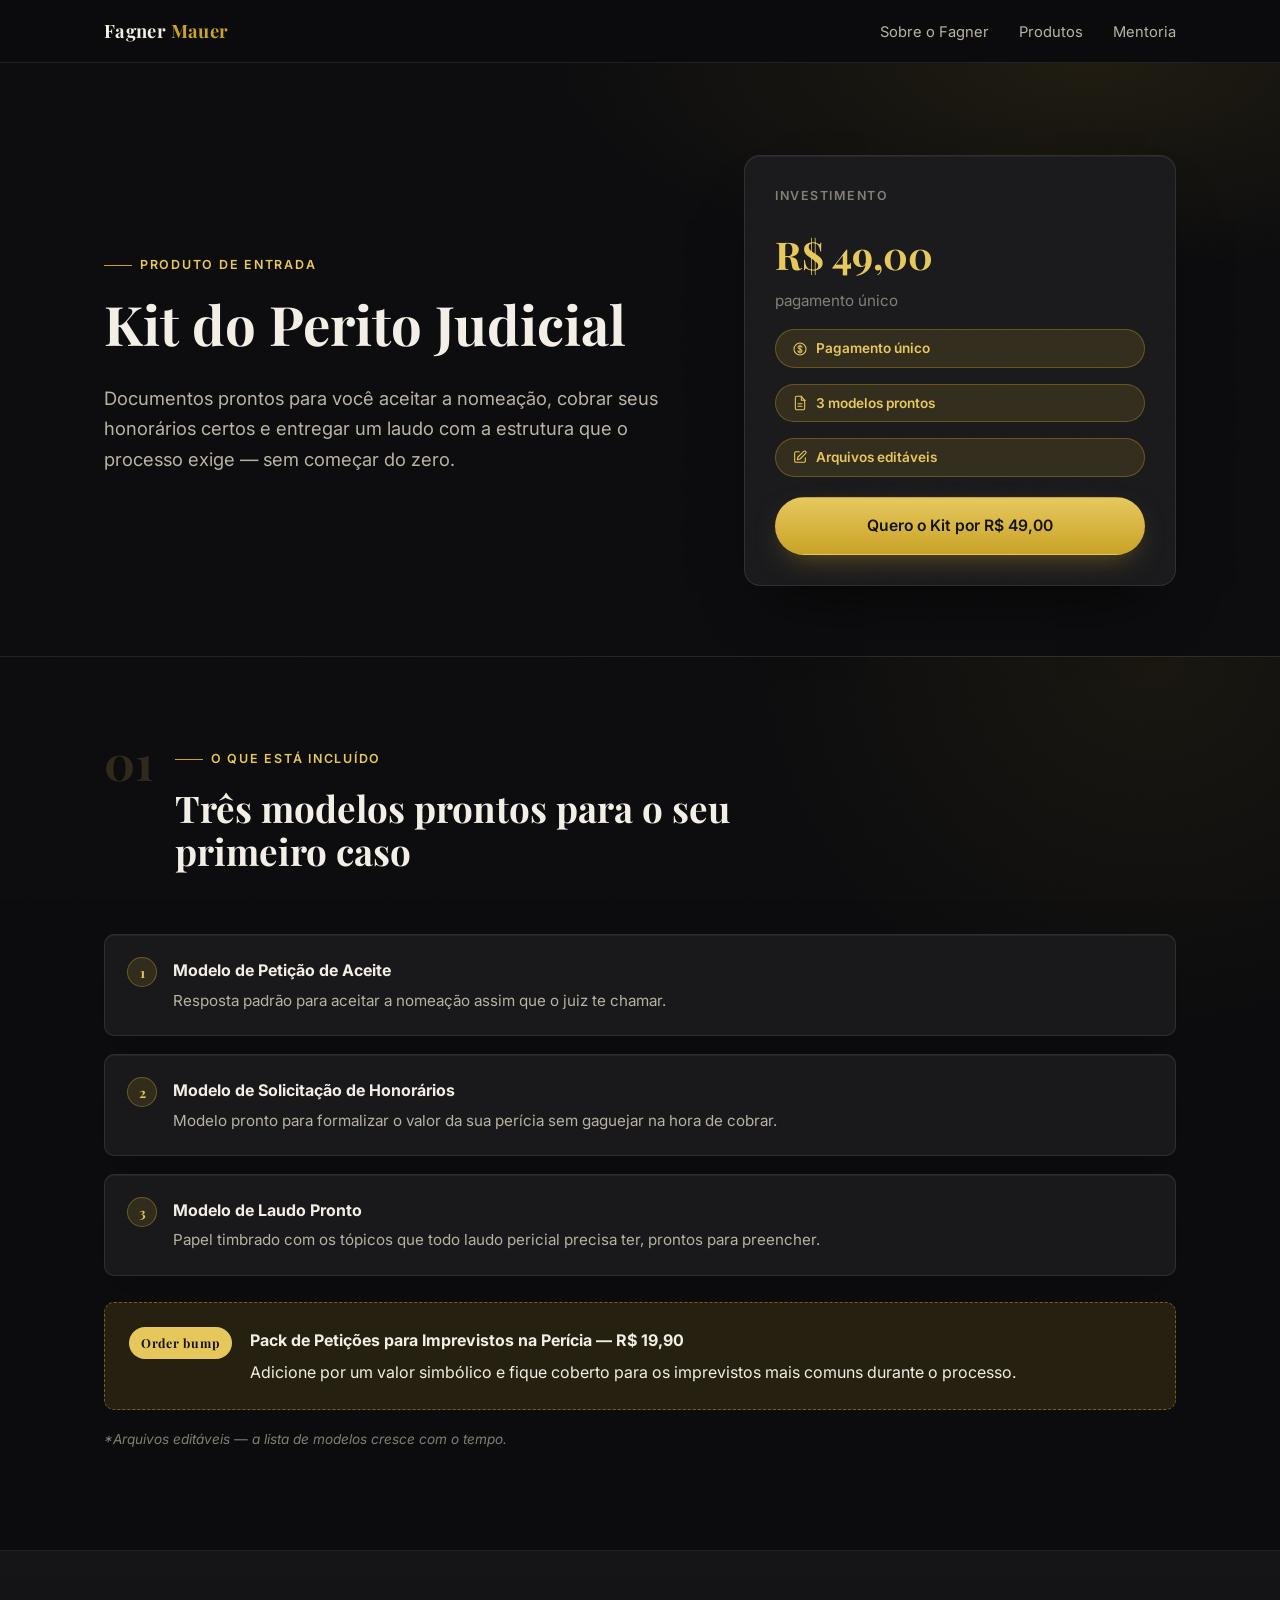
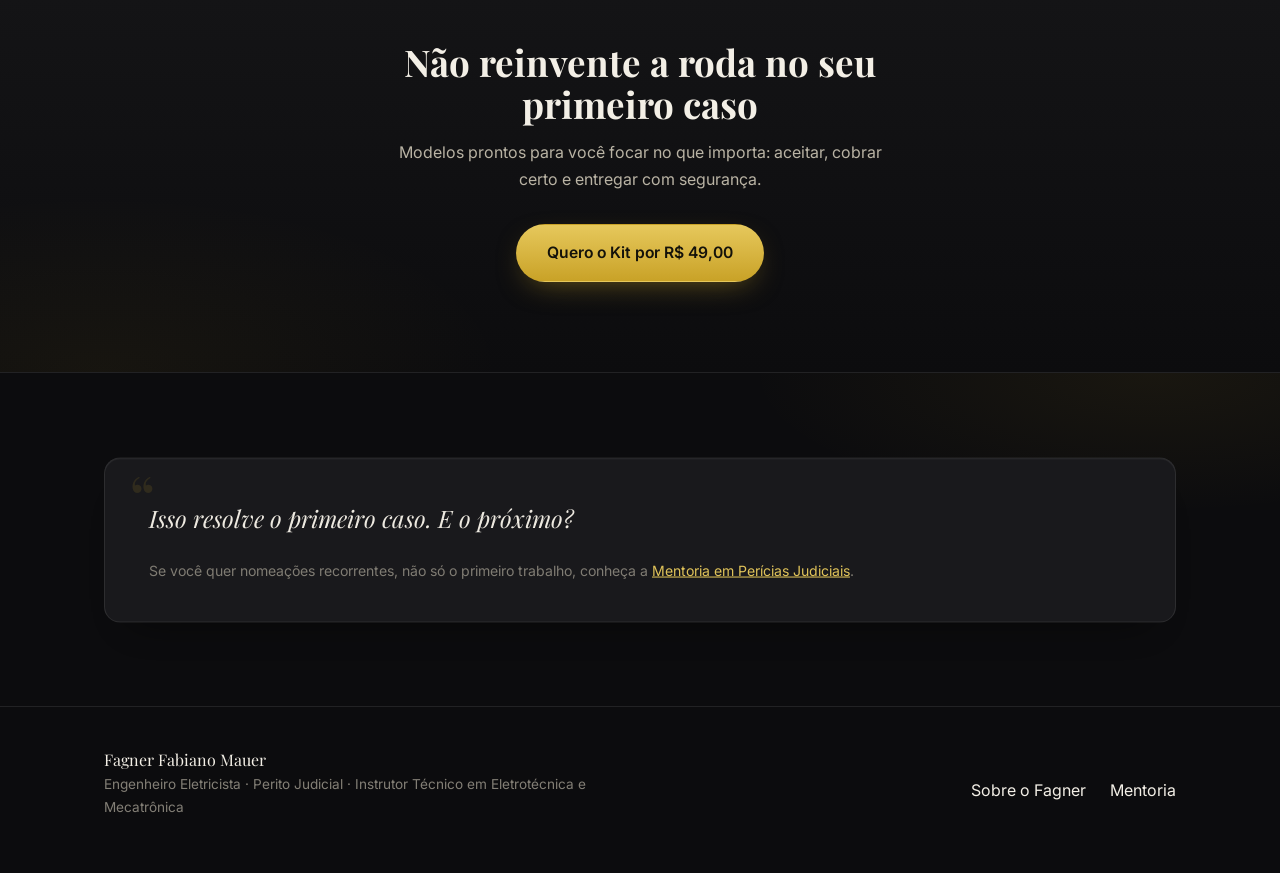
==== kit.html @ ee0c1847 "Reestrutura layout para reduzir sensação de página vazia Hero em 2 colunas nas 3 páginas: texto à es" ====
<!doctype html>
<html lang="pt-BR">
<head>
  <meta charset="UTF-8" />
  <meta name="viewport" content="width=device-width, initial-scale=1.0" />
  <title>Kit do Perito Judicial — R$ 49,00 | Fagner Mauer</title>
  <meta name="description" content="Modelos prontos de petição de aceite, solicitação de honorários e laudo pericial. Tudo editável, para você responder ao juiz e entregar seu primeiro trabalho sem começar do zero." />
  <link rel="preconnect" href="https://fonts.googleapis.com" />
  <link rel="preconnect" href="https://fonts.gstatic.com" crossorigin />
  <link href="https://fonts.googleapis.com/css2?family=Playfair+Display:wght@600;700&family=Inter:wght@400;500;600;700&display=swap" rel="stylesheet" />
  <link rel="stylesheet" href="assets/css/style.css" />
</head>
<body>

  <nav class="nav">
    <div class="container nav-inner">
      <a href="index.html" class="brand">Fagner <span>Mauer</span></a>
      <ul class="nav-links">
        <li><a href="index.html">Sobre o Fagner</a></li>
        <li><a href="index.html#produtos">Produtos</a></li>
        <li><a href="mentoria.html">Mentoria</a></li>
      </ul>
      <button class="nav-toggle" aria-label="Abrir menu" aria-expanded="false">☰</button>
    </div>
  </nav>

  <header class="hero">
    <div class="container hero-grid">
      <div class="hero-copy">
        <span class="eyebrow">Produto de entrada</span>
        <h1>Kit do Perito Judicial</h1>
        <p class="lede">
          Documentos prontos para você aceitar a nomeação, cobrar seus honorários certos e entregar um laudo com a
          estrutura que o processo exige — sem começar do zero.
        </p>
      </div>
      <div class="hero-panel reveal">
        <span class="panel-label">Investimento</span>
        <div class="hero-price">
          <span class="amount">R$ 49,00</span>
          <span class="label">pagamento único</span>
        </div>
        <span class="badge">
          <svg class="icon" viewBox="0 0 24 24"><circle cx="12" cy="12" r="9" /><path d="M12 6v12M15 9.5c0-1.4-1.3-2.5-3-2.5s-3 1.1-3 2.5 1.3 2 3 2.5c1.7.5 3 1.1 3 2.5s-1.3 2.5-3 2.5-3-1.1-3-2.5" /></svg>
          Pagamento único
        </span>
        <span class="badge">
          <svg class="icon" viewBox="0 0 24 24"><path d="M14 2H7a2 2 0 0 0-2 2v16a2 2 0 0 0 2 2h10a2 2 0 0 0 2-2V8Z" /><path d="M14 2v6h6" /><path d="M9 13h6M9 17h6" /></svg>
          3 modelos prontos
        </span>
        <span class="badge">
          <svg class="icon" viewBox="0 0 24 24"><path d="M11 4H6a2 2 0 0 0-2 2v12a2 2 0 0 0 2 2h12a2 2 0 0 0 2-2v-5" /><path d="M17.5 3.5a2.1 2.1 0 0 1 3 3L12 15l-4 1 1-4Z" /></svg>
          Arquivos editáveis
        </span>
        <a href="#checkout" class="btn btn-primary btn-block">Quero o Kit por R$ 49,00</a>
      </div>
    </div>
  </header>

  <section id="conteudo">
    <div class="container">
      <div class="section-head">
        <span class="sec-num">01</span>
        <div class="section-head-text">
          <span class="eyebrow">O que está incluído</span>
          <h2>Três modelos prontos para o seu primeiro caso</h2>
        </div>
      </div>
      <ul class="check-list reveal">
        <li>
          <span class="mark">1</span>
          <div>
            <strong>Modelo de Petição de Aceite</strong>
            <span>Resposta padrão para aceitar a nomeação assim que o juiz te chamar.</span>
          </div>
        </li>
        <li>
          <span class="mark">2</span>
          <div>
            <strong>Modelo de Solicitação de Honorários</strong>
            <span>Modelo pronto para formalizar o valor da sua perícia sem gaguejar na hora de cobrar.</span>
          </div>
        </li>
        <li>
          <span class="mark">3</span>
          <div>
            <strong>Modelo de Laudo Pronto</strong>
            <span>Papel timbrado com os tópicos que todo laudo pericial precisa ter, prontos para preencher.</span>
          </div>
        </li>
      </ul>

      <div class="bump reveal">
        <span class="bump-tag">Order bump</span>
        <div>
          <strong>Pack de Petições para Imprevistos na Perícia — R$ 19,90</strong>
          <p>Adicione por um valor simbólico e fique coberto para os imprevistos mais comuns durante o processo.</p>
        </div>
      </div>

      <p class="fine-print reveal">*Arquivos editáveis — a lista de modelos cresce com o tempo.</p>
    </div>
  </section>

  <section id="checkout" class="cta-band">
    <div class="container">
      <h2>Não reinvente a roda no seu primeiro caso</h2>
      <p>Modelos prontos para você focar no que importa: aceitar, cobrar certo e entregar com segurança.</p>
      <!-- Substituir o href abaixo pelo link real de checkout (Hotmart / Kiwify / Eduzz, etc.) -->
      <a href="#" class="btn btn-primary">Quero o Kit por R$ 49,00</a>
    </div>
  </section>

  <section id="upsell">
    <div class="container">
      <div class="quote-block reveal">
        <p>Isso resolve o primeiro caso. E o próximo?</p>
        <span class="quote-cite">
          Se você quer nomeações recorrentes, não só o primeiro trabalho, conheça a
          <a href="mentoria.html" style="color: var(--gold-light); text-decoration: underline;">Mentoria em Perícias Judiciais</a>.
        </span>
      </div>
    </div>
  </section>

  <footer>
    <div class="container">
      <div>
        <div class="foot-name">Fagner Fabiano Mauer</div>
        <p class="foot-cred">Engenheiro Eletricista · Perito Judicial · Instrutor Técnico em Eletrotécnica e Mecatrônica</p>
      </div>
      <div>
        <a href="index.html" style="margin-right: 20px;">Sobre o Fagner</a>
        <a href="mentoria.html">Mentoria</a>
      </div>
    </div>
  </footer>

  <script src="assets/vendor/gsap.min.js"></script>
  <script src="assets/vendor/ScrollTrigger.min.js"></script>
  <script src="assets/js/main.js"></script>
</body>
</html>
---- assets/css/style.css ----
/* ===========================================================
   Fagner Mauer — Perito Judicial
   Funil: index (carta) -> kit -> mentoria
   =========================================================== */

:root {
  --bg: #0c0c0e;
  --bg-alt: #151517;
  --bg-card: #1a1a1d;
  --border: rgba(255, 255, 255, 0.09);
  --border-strong: rgba(255, 255, 255, 0.16);

  --gold: #c9a227;
  --gold-light: #e6c85c;
  --gold-dim: rgba(201, 162, 39, 0.14);

  --text: #f3efe6;
  --text-muted: #b9b3a4;
  --text-faint: #837f76;

  --serif: "Playfair Display", "Times New Roman", Georgia, serif;
  --sans: "Inter", -apple-system, BlinkMacSystemFont, "Segoe UI", sans-serif;

  --container: 1120px;
  --radius: 10px;
  --radius-lg: 16px;
}

* {
  box-sizing: border-box;
}

html {
  scroll-behavior: smooth;
}

body {
  margin: 0;
  background: var(--bg);
  color: var(--text);
  font-family: var(--sans);
  font-size: 16px;
  line-height: 1.65;
  -webkit-font-smoothing: antialiased;
  position: relative;
}

/* Textura sutil de grão — tira a chapadez do preto sólido, quase imperceptível. */
body::before {
  content: "";
  position: fixed;
  inset: 0;
  z-index: 1;
  pointer-events: none;
  opacity: 0.035;
  mix-blend-mode: overlay;
  background-image: url("data:image/svg+xml,%3Csvg xmlns='http://www.w3.org/2000/svg' width='180' height='180'%3E%3Cfilter id='n'%3E%3CfeTurbulence type='fractalNoise' baseFrequency='0.9' numOctaves='2' stitchTiles='stitch'/%3E%3C/filter%3E%3Crect width='100%25' height='100%25' filter='url(%23n)'/%3E%3C/svg%3E");
}

/* Glow ambiente alternado por seção — evita a parede preta plana entre blocos. */
section {
  position: relative;
  overflow: hidden;
}

section::before {
  content: "";
  position: absolute;
  inset: 0;
  z-index: 0;
  pointer-events: none;
  background: radial-gradient(45% 60% at 90% 0%, rgba(201, 162, 39, 0.07), transparent 70%);
}

section:nth-of-type(even)::before {
  background: radial-gradient(45% 60% at 8% 100%, rgba(201, 162, 39, 0.06), transparent 70%);
}

section > .container {
  position: relative;
  z-index: 1;
}

img {
  max-width: 100%;
  display: block;
}

a {
  color: inherit;
  text-decoration: none;
}

h1, h2, h3, h4 {
  font-family: var(--serif);
  font-weight: 700;
  line-height: 1.15;
  margin: 0 0 0.5em;
  color: var(--text);
}

h1 { font-size: clamp(2.1rem, 5vw, 3.4rem); }
h2 { font-size: clamp(1.6rem, 3.4vw, 2.3rem); }
h3 { font-size: 1.3rem; }

p {
  margin: 0 0 1.1em;
  color: var(--text-muted);
}

.container {
  width: 100%;
  max-width: var(--container);
  margin: 0 auto;
  padding: 0 24px;
}

.eyebrow {
  display: inline-flex;
  align-items: center;
  gap: 8px;
  font-size: 0.78rem;
  letter-spacing: 0.14em;
  text-transform: uppercase;
  color: var(--gold-light);
  font-weight: 600;
  margin-bottom: 18px;
}

.eyebrow::before {
  content: "";
  width: 28px;
  height: 1px;
  background: var(--gold);
}

/* ---------- Icons ---------- */
.icon {
  width: 20px;
  height: 20px;
  flex: none;
  stroke: currentColor;
  fill: none;
  stroke-width: 1.6;
  stroke-linecap: round;
  stroke-linejoin: round;
}

.icon-lg {
  width: 26px;
  height: 26px;
  stroke-width: 1.5;
}

.icon-circle {
  flex: none;
  width: 44px;
  height: 44px;
  border-radius: 50%;
  background: var(--gold-dim);
  border: 1px solid rgba(201, 162, 39, 0.35);
  color: var(--gold-light);
  display: flex;
  align-items: center;
  justify-content: center;
}

/* ---------- Nav ---------- */
.nav {
  position: sticky;
  top: 0;
  z-index: 50;
  background: rgba(12, 12, 14, 0.85);
  backdrop-filter: blur(10px);
  border-bottom: 1px solid var(--border);
}

.nav-inner {
  display: flex;
  align-items: center;
  justify-content: space-between;
  padding: 16px 24px;
}

.brand {
  font-family: var(--serif);
  font-size: 1.15rem;
  font-weight: 700;
  letter-spacing: 0.02em;
  color: var(--text);
}

.brand span {
  color: var(--gold);
}

.nav-links {
  display: flex;
  align-items: center;
  gap: 30px;
  list-style: none;
  margin: 0;
  padding: 0;
}

.nav-links a {
  font-size: 0.92rem;
  color: var(--text-muted);
  transition: color 0.2s ease;
}

.nav-links a:hover {
  color: var(--gold-light);
}

.nav-toggle {
  display: none;
  background: none;
  border: 1px solid var(--border-strong);
  border-radius: 8px;
  width: 40px;
  height: 40px;
  color: var(--text);
  font-size: 1.1rem;
  cursor: pointer;
}

/* ---------- Buttons ---------- */
.btn {
  display: inline-flex;
  align-items: center;
  justify-content: center;
  gap: 8px;
  padding: 15px 30px;
  border-radius: 999px;
  font-weight: 600;
  font-size: 0.98rem;
  border: 1px solid transparent;
  cursor: pointer;
  transition: transform 0.18s ease, box-shadow 0.18s ease, background 0.18s ease, border-color 0.18s ease;
}

.btn-primary {
  background: linear-gradient(180deg, var(--gold-light), var(--gold));
  color: #14120a;
  box-shadow: 0 10px 30px -12px rgba(201, 162, 39, 0.55);
}

.btn-primary:hover {
  transform: translateY(-2px);
  box-shadow: 0 14px 34px -10px rgba(201, 162, 39, 0.7);
}

.btn-outline {
  background: transparent;
  color: var(--text);
  border-color: var(--border-strong);
}

.btn-outline:hover {
  border-color: var(--gold);
  color: var(--gold-light);
}

.btn-block { width: 100%; }

/* ---------- Hero ---------- */
.hero {
  padding: 92px 0 70px;
  border-bottom: 1px solid var(--border);
  background:
    radial-gradient(60% 50% at 85% 0%, rgba(201, 162, 39, 0.10), transparent 70%),
    var(--bg);
}

.hero .lede {
  font-size: 1.15rem;
  color: var(--text-muted);
  max-width: 640px;
}

.hero-price {
  display: inline-flex;
  align-items: baseline;
  gap: 10px;
  margin: 6px 0 26px;
  font-family: var(--serif);
}

.hero-price .amount {
  font-size: 2.4rem;
  color: var(--gold-light);
  font-weight: 700;
  white-space: nowrap;
}

.hero-price .label {
  font-size: 0.95rem;
  color: var(--text-faint);
  font-family: var(--sans);
}

.badge {
  display: inline-flex;
  align-items: center;
  gap: 8px;
  padding: 7px 16px;
  border-radius: 999px;
  background: var(--gold-dim);
  border: 1px solid rgba(201, 162, 39, 0.35);
  color: var(--gold-light);
  font-size: 0.85rem;
  font-weight: 600;
  margin-bottom: 22px;
}

.badge .icon {
  width: 16px;
  height: 16px;
}

.hero-actions {
  display: flex;
  flex-wrap: wrap;
  gap: 14px;
  margin-top: 30px;
}

/* ---------- Hero: layout em 2 colunas (texto + painel de destaque) ---------- */
.hero-grid {
  display: grid;
  grid-template-columns: 1.15fr 0.85fr;
  gap: 56px;
  align-items: center;
}

.hero-panel {
  background: var(--bg-card);
  border: 1px solid var(--border);
  border-radius: var(--radius-lg);
  padding: 30px;
  display: flex;
  flex-direction: column;
  gap: 16px;
  box-shadow: inset 0 1px 0 rgba(255, 255, 255, 0.05), 0 34px 60px -30px rgba(0, 0, 0, 0.75);
}

.hero-panel .panel-label {
  font-size: 0.78rem;
  letter-spacing: 0.12em;
  text-transform: uppercase;
  color: var(--text-faint);
  font-weight: 600;
}

.hero-panel .stat {
  box-shadow: none;
  padding: 0;
  border: 0;
  background: none;
}

.hero-panel .stat + .stat {
  padding-top: 16px;
  border-top: 1px solid var(--border);
}

.hero-panel .hero-price {
  margin: 0;
  flex-direction: column;
  align-items: flex-start;
  gap: 2px;
}

.hero-panel .badge {
  margin-bottom: 0;
}

.hero-panel .panel-quote {
  font-family: var(--serif);
  font-style: italic;
  font-size: 1.05rem;
  color: var(--text);
  border-left: 2px solid var(--gold);
  padding-left: 14px;
  margin: 0;
}

.hero-panel .btn {
  margin-top: 4px;
}

/* Faixa de credenciais/badges abaixo do lede do hero */
.credential-row {
  display: flex;
  flex-wrap: wrap;
  gap: 10px;
  margin: 22px 0 6px;
}

.credential-row .badge {
  margin-bottom: 0;
  background: rgba(255, 255, 255, 0.04);
  border-color: var(--border-strong);
  color: var(--text-muted);
  font-weight: 500;
}

.credential-row .badge .icon {
  color: var(--gold-light);
}

/* ---------- Stat strip ---------- */
.stat-strip {
  border-bottom: 1px solid var(--border);
  background: var(--bg-alt);
}

.stat-strip .container {
  display: grid;
  grid-template-columns: repeat(2, 1fr);
  gap: 20px;
  padding-top: 40px;
  padding-bottom: 40px;
}

.stat {
  display: flex;
  align-items: center;
  gap: 16px;
  padding: 22px 24px;
  background: var(--bg-card);
  border: 1px solid var(--border);
  border-radius: var(--radius-lg);
  box-shadow: inset 0 1px 0 rgba(255, 255, 255, 0.05), 0 20px 34px -28px rgba(0, 0, 0, 0.6);
}

.stat .num {
  font-family: var(--serif);
  font-size: 2.4rem;
  color: var(--gold);
  font-weight: 700;
  line-height: 1;
}

.stat .desc {
  color: var(--text-muted);
  font-size: 0.9rem;
  max-width: 260px;
}

/* ---------- Sections ---------- */
section {
  padding: 84px 0;
}

section + section {
  border-top: 1px solid var(--border);
}

.section-head {
  display: flex;
  align-items: flex-start;
  gap: 22px;
  max-width: 780px;
  margin-bottom: 44px;
}

.section-head .sec-num {
  flex: none;
  font-family: var(--serif);
  font-size: 3rem;
  font-weight: 700;
  line-height: 0.85;
  color: rgba(230, 200, 92, 0.16);
}

.section-head-text {
  min-width: 0;
}

.section-head-text .eyebrow {
  margin-top: 6px;
}

/* Zebra: alterna o fundo das seções de conteúdo para quebrar a monotonia do preto */
section:nth-of-type(even):not(.cta-band) {
  background-color: var(--bg-alt);
}

.prose p {
  font-size: 1.04rem;
}

.prose-lg {
  max-width: 760px;
}

/* Chips — resume pontos-chave do texto acima em formato escaneável */
.chip-row {
  display: flex;
  flex-wrap: wrap;
  gap: 12px;
  margin: 28px 0 0;
}

.chip {
  display: inline-flex;
  align-items: center;
  gap: 10px;
  padding: 10px 18px 10px 12px;
  background: var(--bg-card);
  border: 1px solid var(--border);
  border-radius: 999px;
  font-size: 0.9rem;
  color: var(--text);
  font-weight: 500;
}

.chip .icon-circle {
  width: 30px;
  height: 30px;
}

.chip .icon {
  width: 15px;
  height: 15px;
}

/* Pull quote / philosophy */
.pull-quote {
  position: relative;
  font-family: var(--serif);
  font-style: italic;
  font-size: clamp(1.3rem, 2.6vw, 1.8rem);
  color: var(--text);
  border-left: 3px solid var(--gold);
  padding: 6px 0 6px 26px;
  margin: 0 0 32px;
}

.pull-quote::before {
  content: "\201C";
  position: absolute;
  top: -14px;
  left: -4px;
  font-family: var(--serif);
  font-size: 4.5rem;
  color: var(--gold-dim);
  line-height: 1;
  pointer-events: none;
}

.quote-block {
  background: var(--bg-card);
  border: 1px solid var(--border);
  border-radius: var(--radius-lg);
  padding: 40px 44px;
  position: relative;
  box-shadow: inset 0 1px 0 rgba(255, 255, 255, 0.05), 0 24px 40px -28px rgba(0, 0, 0, 0.65);
}

.quote-block::before {
  content: "\201C";
  position: absolute;
  top: 6px;
  left: 24px;
  font-family: var(--serif);
  font-size: 4rem;
  color: var(--gold-dim);
  line-height: 1;
}

.quote-block p {
  font-family: var(--serif);
  font-style: italic;
  font-size: clamp(1.15rem, 2.2vw, 1.5rem);
  color: var(--text);
  margin: 0;
}

.quote-cite {
  display: block;
  margin-top: 20px;
  font-family: var(--sans);
  font-style: normal;
  font-size: 0.88rem;
  color: var(--text-faint);
}

/* ---------- Cards / grid ---------- */
.grid {
  display: grid;
  gap: 24px;
}

.grid-2 { grid-template-columns: repeat(2, 1fr); }
.grid-3 { grid-template-columns: repeat(3, 1fr); }

.card {
  background: var(--bg-card);
  border: 1px solid var(--border);
  border-radius: var(--radius-lg);
  padding: 32px;
  box-shadow: inset 0 1px 0 rgba(255, 255, 255, 0.05), 0 24px 40px -28px rgba(0, 0, 0, 0.65);
  transition: border-color 0.2s ease, transform 0.2s ease, box-shadow 0.2s ease;
}

.card:hover {
  border-color: var(--border-strong);
  transform: translateY(-3px);
  box-shadow: inset 0 1px 0 rgba(255, 255, 255, 0.06), 0 28px 46px -24px rgba(0, 0, 0, 0.7);
}

.card .pillar-badge {
  display: flex;
  align-items: center;
  gap: 12px;
  margin-bottom: 18px;
}

.card .pillar-badge .icon-circle {
  background: var(--gold);
  border-color: var(--gold);
  color: #14120a;
}

.card .pillar-num {
  font-family: var(--serif);
  font-size: 0.8rem;
  letter-spacing: 0.08em;
  color: var(--gold-light);
  text-transform: uppercase;
}

.card h3 {
  margin-bottom: 10px;
}

.card p {
  margin-bottom: 0;
  font-size: 0.97rem;
}

/* Offer cards (index -> products) */
.offer-card {
  background: var(--bg-card);
  border: 1px solid var(--border);
  border-radius: var(--radius-lg);
  padding: 36px;
  display: flex;
  flex-direction: column;
  gap: 16px;
  box-shadow: inset 0 1px 0 rgba(255, 255, 255, 0.05), 0 24px 40px -28px rgba(0, 0, 0, 0.65);
  transition: transform 0.2s ease, box-shadow 0.2s ease, border-color 0.2s ease;
}

.offer-card:hover {
  transform: translateY(-3px);
  border-color: var(--border-strong);
}

.offer-card .offer-head {
  display: flex;
  align-items: center;
  gap: 14px;
}

.offer-card .offer-tag {
  font-size: 0.78rem;
  letter-spacing: 0.1em;
  text-transform: uppercase;
  color: var(--text-faint);
}

.offer-card .offer-price {
  font-family: var(--serif);
  color: var(--gold-light);
  font-size: 1.6rem;
  font-weight: 700;
}

.offer-card p {
  flex-grow: 1;
}

/* Checklist */
.check-list {
  list-style: none;
  margin: 0;
  padding: 0;
  display: flex;
  flex-direction: column;
  gap: 18px;
}

.check-list li {
  display: flex;
  gap: 16px;
  align-items: flex-start;
  padding: 22px;
  background: var(--bg-card);
  border: 1px solid var(--border);
  border-radius: var(--radius);
  box-shadow: inset 0 1px 0 rgba(255, 255, 255, 0.05), 0 16px 30px -26px rgba(0, 0, 0, 0.6);
  transition: border-color 0.2s ease, transform 0.2s ease;
}

.check-list li:hover {
  border-color: var(--border-strong);
  transform: translateX(3px);
}

.check-list .mark {
  flex: none;
  width: 30px;
  height: 30px;
  border-radius: 50%;
  background: var(--gold-dim);
  border: 1px solid rgba(201, 162, 39, 0.4);
  color: var(--gold-light);
  display: flex;
  align-items: center;
  justify-content: center;
  font-size: 0.85rem;
  font-weight: 700;
  font-family: var(--serif);
}

.check-list strong {
  color: var(--text);
  display: block;
  margin-bottom: 3px;
}

.check-list span {
  color: var(--text-muted);
  font-size: 0.95rem;
}

/* Order bump */
.bump {
  display: flex;
  gap: 18px;
  align-items: flex-start;
  background: var(--gold-dim);
  border: 1px dashed rgba(201, 162, 39, 0.5);
  border-radius: var(--radius);
  padding: 24px;
  margin-top: 26px;
}

.bump .bump-tag {
  flex: none;
  font-family: var(--serif);
  font-weight: 700;
  font-size: 0.78rem;
  letter-spacing: 0.06em;
  color: #14120a;
  background: var(--gold-light);
  padding: 6px 12px;
  border-radius: 999px;
}

.bump p {
  margin: 6px 0 0;
  color: var(--text);
}

.fine-print {
  font-size: 0.85rem;
  color: var(--text-faint);
  font-style: italic;
  margin-top: 18px;
}

/* ---------- Proof / gallery ---------- */
.proof-gallery {
  display: grid;
  grid-template-columns: 1fr 1fr;
  gap: 24px;
  align-items: start;
}

.proof-item {
  border: 1px solid var(--border);
  border-radius: var(--radius-lg);
  overflow: hidden;
  background: var(--bg-card);
  box-shadow: 0 30px 50px -28px rgba(0, 0, 0, 0.7);
}

.proof-item:nth-child(2) {
  margin-top: 34px;
}

.proof-item .chrome-bar {
  display: flex;
  gap: 6px;
  padding: 12px 14px;
  background: var(--bg-alt);
  border-bottom: 1px solid var(--border);
}

.proof-item .chrome-bar span {
  width: 9px;
  height: 9px;
  border-radius: 50%;
  background: rgba(255, 255, 255, 0.16);
}

.proof-item img {
  width: 100%;
  height: auto;
}

.proof-item figcaption {
  padding: 14px 18px;
  font-size: 0.85rem;
  color: var(--text-faint);
  border-top: 1px solid var(--border);
}

/* ---------- CTA band ---------- */
.cta-band {
  background: linear-gradient(180deg, var(--bg-alt), var(--bg));
  border-top: 1px solid var(--border);
  text-align: center;
  padding: 90px 0;
}

.cta-band h2 {
  max-width: 620px;
  margin: 0 auto 14px;
}

.cta-band p {
  max-width: 520px;
  margin: 0 auto 32px;
}

/* ---------- Footer ---------- */
footer {
  border-top: 1px solid var(--border);
  padding: 40px 0;
}

footer .container {
  display: flex;
  flex-wrap: wrap;
  justify-content: space-between;
  gap: 16px;
  align-items: center;
}

footer .foot-name {
  font-family: var(--serif);
  color: var(--text);
}

footer .foot-cred {
  font-size: 0.85rem;
  color: var(--text-faint);
  max-width: 520px;
}

/* ---------- Reveal on scroll ----------
   Estado inicial e animação ficam a cargo do GSAP/ScrollTrigger (main.js),
   que aplica autoAlpha/transform via inline style. Sem CSS aqui: se o
   script falhar ao carregar, o conteúdo já nasce visível — nunca fica
   preso em opacity:0. */

/* ---------- Responsive ---------- */
@media (max-width: 860px) {
  .grid-3 { grid-template-columns: 1fr; }
  .grid-2 { grid-template-columns: 1fr; }
  .proof-gallery { grid-template-columns: 1fr; }
  .proof-item:nth-child(2) { margin-top: 0; }
  .stat-strip .container { grid-template-columns: 1fr; }
  .hero-grid { grid-template-columns: 1fr; gap: 32px; }
}

@media (max-width: 640px) {
  .section-head { gap: 14px; }
  .section-head .sec-num { font-size: 2rem; }
}

@media (max-width: 720px) {
  .nav-links {
    position: absolute;
    top: 100%;
    left: 0;
    right: 0;
    background: var(--bg);
    border-bottom: 1px solid var(--border);
    flex-direction: column;
    align-items: flex-start;
    gap: 4px;
    padding: 10px 24px 20px;
    display: none;
  }

  .nav-links.is-open {
    display: flex;
  }

  .nav-links a {
    display: block;
    padding: 10px 0;
    width: 100%;
  }

  .nav-toggle {
    display: block;
  }

  section {
    padding: 60px 0;
  }

  .quote-block {
    padding: 30px 26px;
  }
}
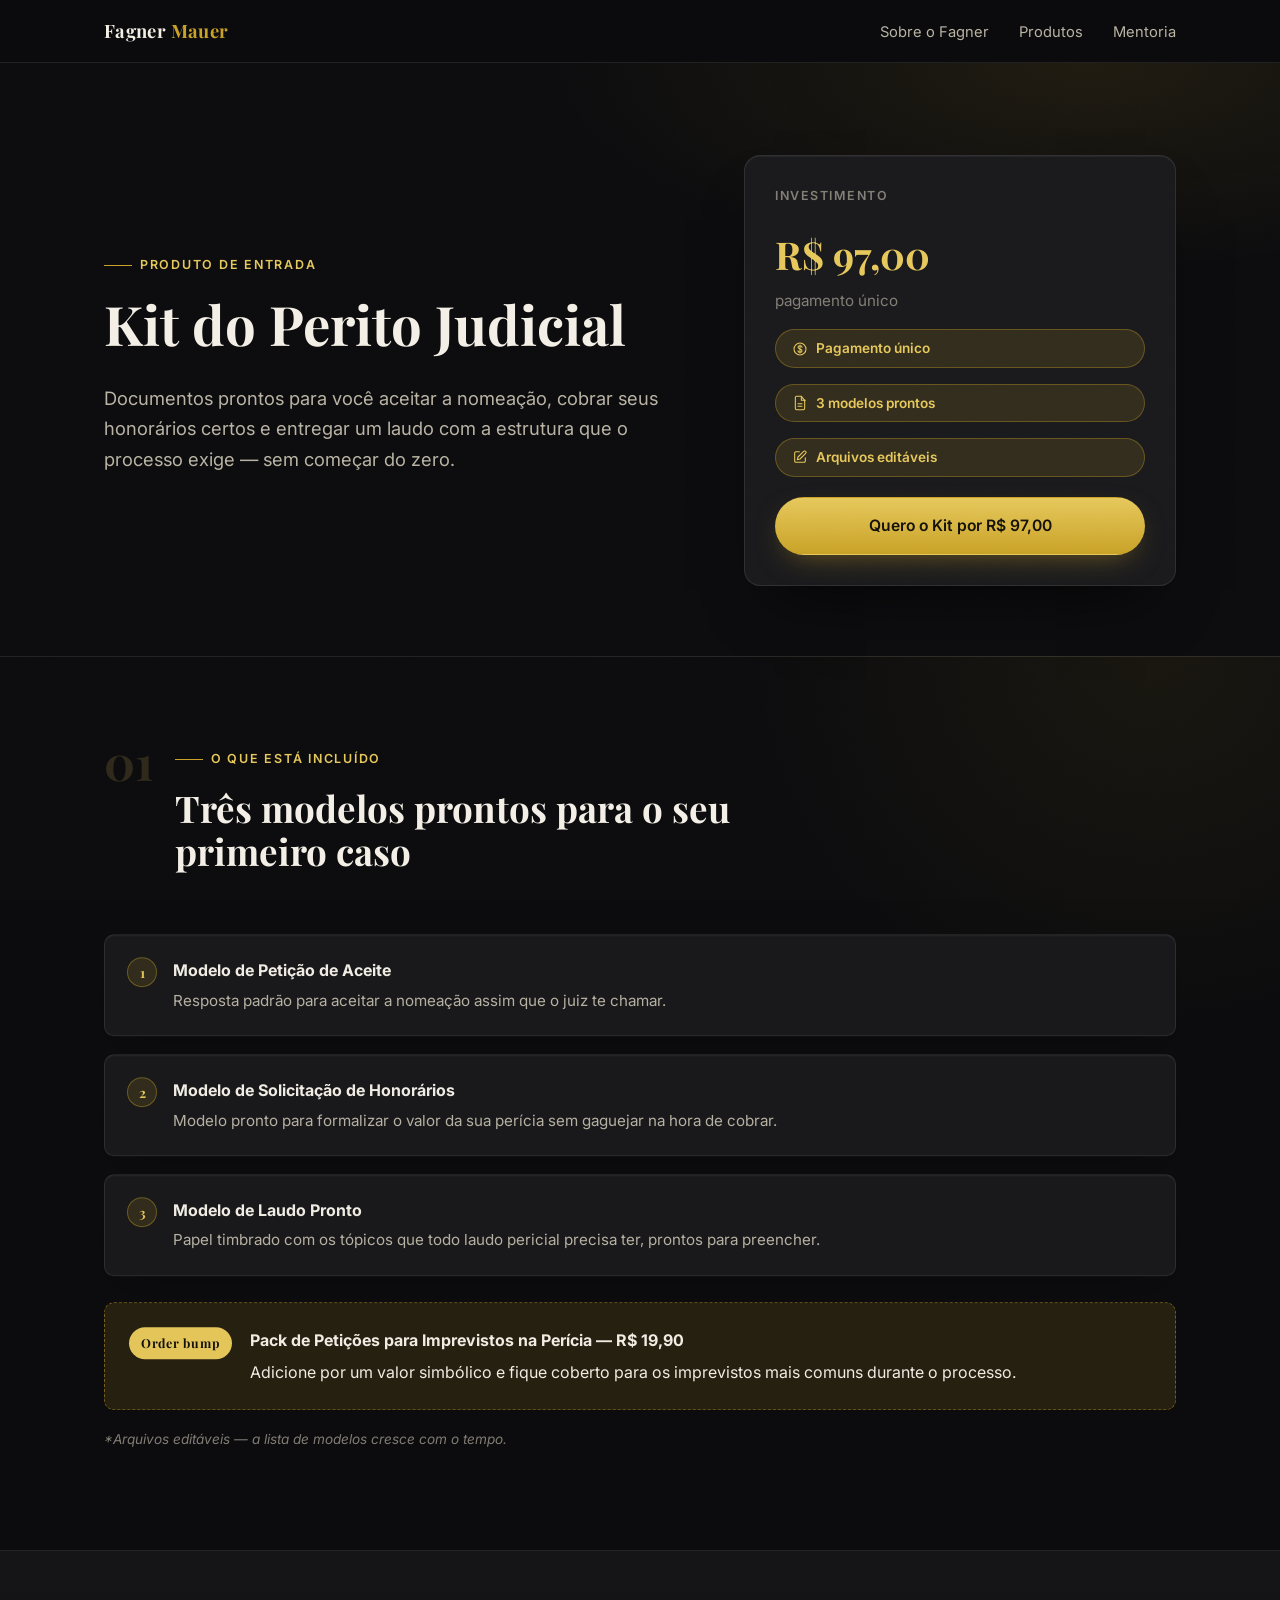
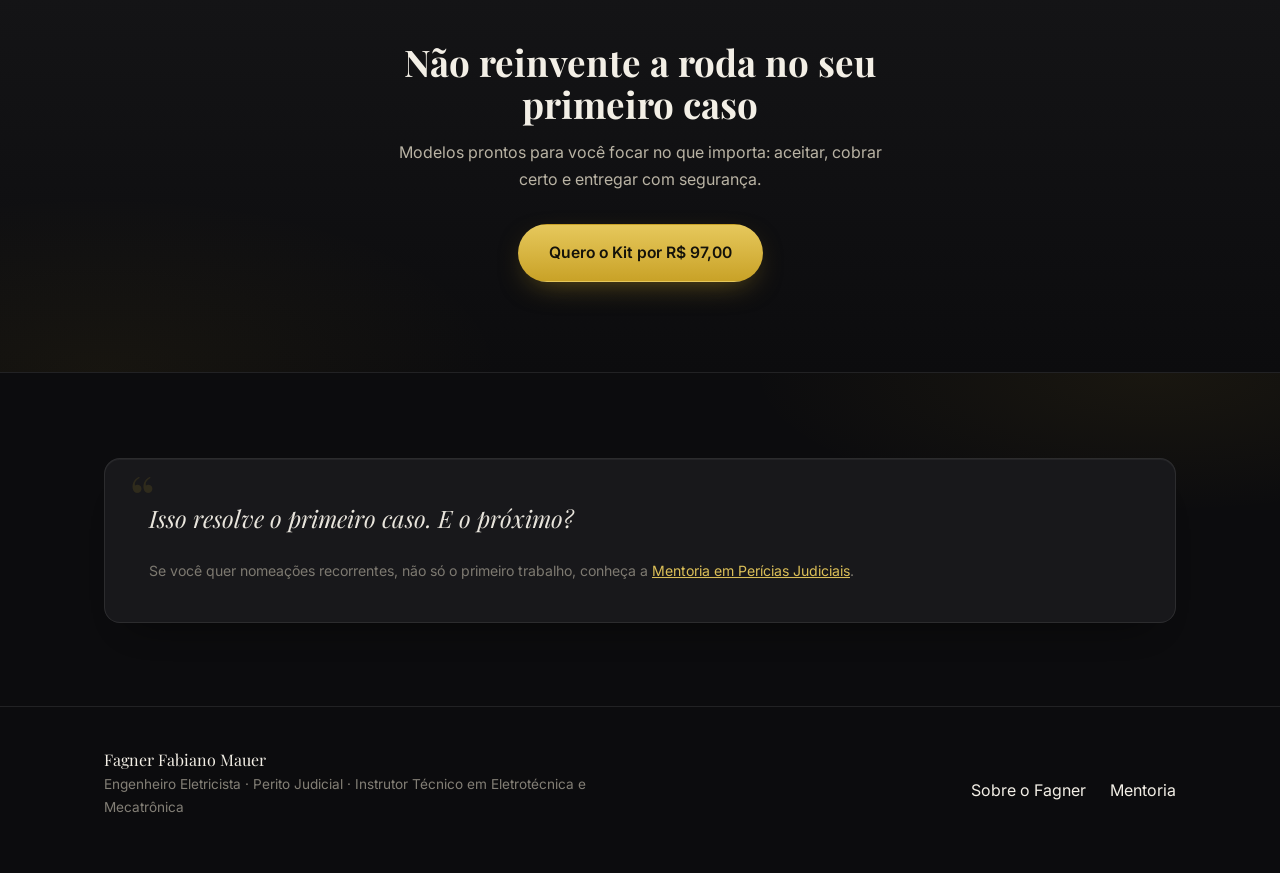
==== commit dd3d5148: "Corrige preço do Kit para R$97,00 e liga o checkout real O checkout Eduzz mostra R$97,00 (não R$49,0" ====
--- a/kit.html
+++ b/kit.html
@@ -3,7 +3,7 @@
 <head>
   <meta charset="UTF-8" />
   <meta name="viewport" content="width=device-width, initial-scale=1.0" />
-  <title>Kit do Perito Judicial — R$ 49,00 | Fagner Mauer</title>
+  <title>Kit do Perito Judicial — R$ 97,00 | Fagner Mauer</title>
   <meta name="description" content="Modelos prontos de petição de aceite, solicitação de honorários e laudo pericial. Tudo editável, para você responder ao juiz e entregar seu primeiro trabalho sem começar do zero." />
   <link rel="preconnect" href="https://fonts.googleapis.com" />
   <link rel="preconnect" href="https://fonts.gstatic.com" crossorigin />
@@ -37,7 +37,7 @@
       <div class="hero-panel reveal">
         <span class="panel-label">Investimento</span>
         <div class="hero-price">
-          <span class="amount">R$ 49,00</span>
+          <span class="amount">R$ 97,00</span>
           <span class="label">pagamento único</span>
         </div>
         <span class="badge">
@@ -52,7 +52,7 @@
           <svg class="icon" viewBox="0 0 24 24"><path d="M11 4H6a2 2 0 0 0-2 2v12a2 2 0 0 0 2 2h12a2 2 0 0 0 2-2v-5" /><path d="M17.5 3.5a2.1 2.1 0 0 1 3 3L12 15l-4 1 1-4Z" /></svg>
           Arquivos editáveis
         </span>
-        <a href="#checkout" class="btn btn-primary btn-block">Quero o Kit por R$ 49,00</a>
+        <a href="https://chk.eduzz.com/797Z72R80E" class="btn btn-primary btn-block">Quero o Kit por R$ 97,00</a>
       </div>
     </div>
   </header>
@@ -106,8 +106,7 @@
     <div class="container">
       <h2>Não reinvente a roda no seu primeiro caso</h2>
       <p>Modelos prontos para você focar no que importa: aceitar, cobrar certo e entregar com segurança.</p>
-      <!-- Substituir o href abaixo pelo link real de checkout (Hotmart / Kiwify / Eduzz, etc.) -->
-      <a href="#" class="btn btn-primary">Quero o Kit por R$ 49,00</a>
+      <a href="https://chk.eduzz.com/797Z72R80E" class="btn btn-primary">Quero o Kit por R$ 97,00</a>
     </div>
   </section>
 
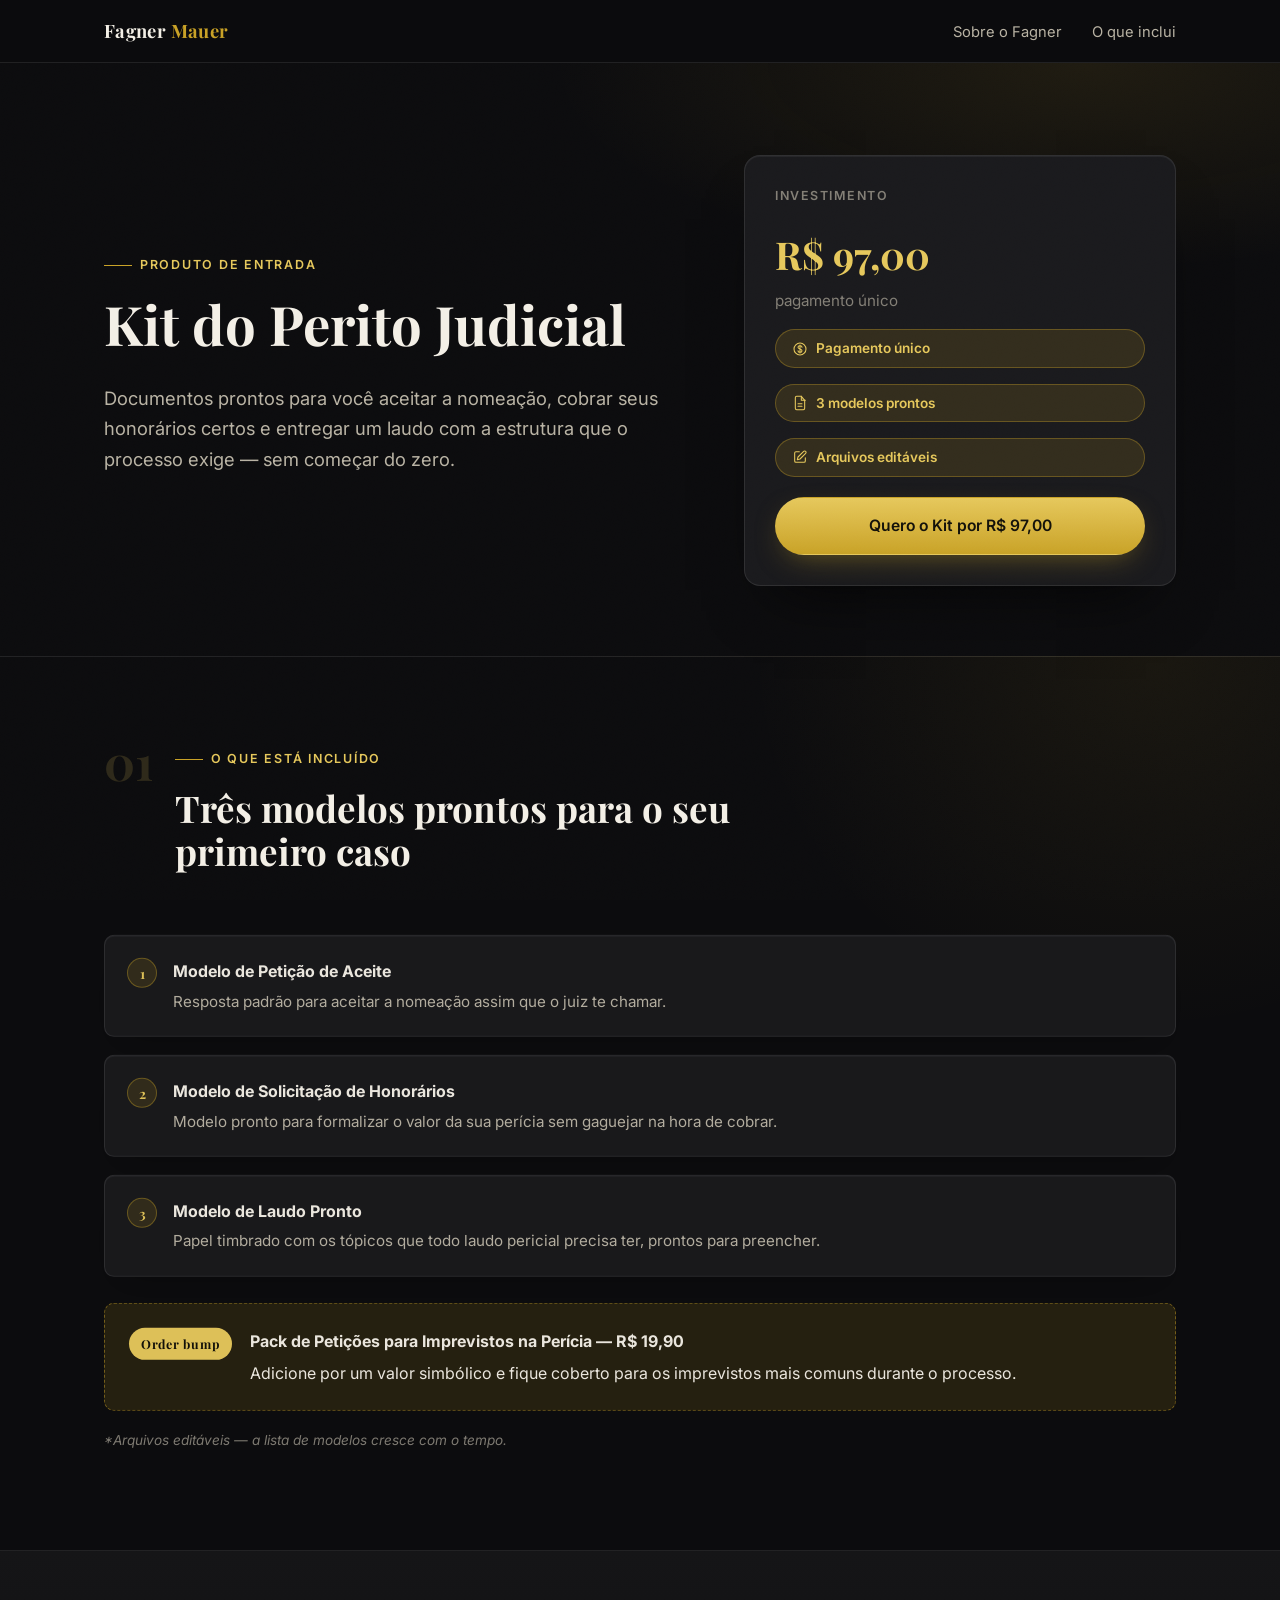
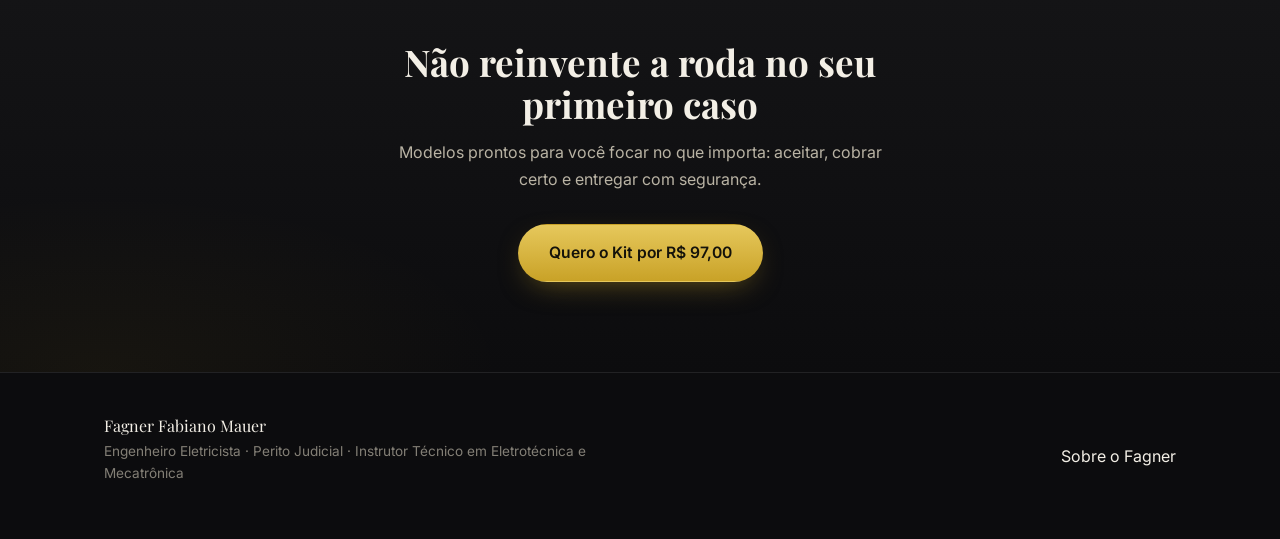
==== commit 15e04d57: "Remove a Mentoria do funil, mantém só o Kit O cliente decidiu tirar a Mentoria da oferta por enquant" ====
--- a/kit.html
+++ b/kit.html
@@ -17,8 +17,7 @@
       <a href="index.html" class="brand">Fagner <span>Mauer</span></a>
       <ul class="nav-links">
         <li><a href="index.html">Sobre o Fagner</a></li>
-        <li><a href="index.html#produtos">Produtos</a></li>
-        <li><a href="mentoria.html">Mentoria</a></li>
+        <li><a href="#conteudo">O que inclui</a></li>
       </ul>
       <button class="nav-toggle" aria-label="Abrir menu" aria-expanded="false">☰</button>
     </div>
@@ -110,18 +109,6 @@
     </div>
   </section>
 
-  <section id="upsell">
-    <div class="container">
-      <div class="quote-block reveal">
-        <p>Isso resolve o primeiro caso. E o próximo?</p>
-        <span class="quote-cite">
-          Se você quer nomeações recorrentes, não só o primeiro trabalho, conheça a
-          <a href="mentoria.html" style="color: var(--gold-light); text-decoration: underline;">Mentoria em Perícias Judiciais</a>.
-        </span>
-      </div>
-    </div>
-  </section>
-
   <footer>
     <div class="container">
       <div>
@@ -129,8 +116,7 @@
         <p class="foot-cred">Engenheiro Eletricista · Perito Judicial · Instrutor Técnico em Eletrotécnica e Mecatrônica</p>
       </div>
       <div>
-        <a href="index.html" style="margin-right: 20px;">Sobre o Fagner</a>
-        <a href="mentoria.html">Mentoria</a>
+        <a href="index.html">Sobre o Fagner</a>
       </div>
     </div>
   </footer>
--- a/assets/css/style.css
+++ b/assets/css/style.css
@@ -1,6 +1,6 @@
 /* ===========================================================
    Fagner Mauer — Perito Judicial
-   Funil: index (carta) -> kit -> mentoria
+   Funil: index (carta) -> kit
    =========================================================== */
 
 :root {
@@ -345,6 +345,92 @@
   box-shadow: inset 0 1px 0 rgba(255, 255, 255, 0.05), 0 34px 60px -30px rgba(0, 0, 0, 0.75);
 }
 
+/* ---------- Hero: foto grande em tela cheia + card flutuante ---------- */
+.hero-media {
+  position: relative;
+  align-self: stretch;
+  min-height: 420px;
+  border-radius: var(--radius-lg);
+  overflow: hidden;
+  box-shadow: 0 40px 80px -30px rgba(0, 0, 0, 0.8);
+}
+
+.hero-media img {
+  width: 100%;
+  height: 100%;
+  object-fit: cover;
+  object-position: center 22%;
+  display: block;
+}
+
+.hero-media::after {
+  content: "";
+  position: absolute;
+  inset: 0;
+  background:
+    linear-gradient(180deg, transparent 35%, rgba(8, 8, 9, 0.2) 58%, rgba(8, 8, 9, 0.92) 100%),
+    linear-gradient(120deg, rgba(8, 8, 9, 0.3), transparent 45%);
+}
+
+.hero-float {
+  position: absolute;
+  left: 18px;
+  right: 18px;
+  bottom: 18px;
+  z-index: 1;
+  background: rgba(20, 19, 17, 0.55);
+  backdrop-filter: blur(14px) saturate(140%);
+  -webkit-backdrop-filter: blur(14px) saturate(140%);
+  border: 1px solid rgba(255, 255, 255, 0.14);
+  border-radius: var(--radius);
+  padding: 18px 20px;
+  display: flex;
+  flex-direction: column;
+  gap: 12px;
+}
+
+.panel-id {
+  display: flex;
+  align-items: baseline;
+  gap: 10px;
+  padding-bottom: 12px;
+  border-bottom: 1px solid rgba(255, 255, 255, 0.14);
+}
+
+.panel-id strong {
+  font-family: var(--serif);
+  color: #fff;
+  font-size: 1.02rem;
+}
+
+.panel-id span {
+  color: rgba(255, 255, 255, 0.65);
+  font-size: 0.82rem;
+}
+
+.float-stats {
+  display: flex;
+  gap: 22px;
+}
+
+.float-stats .num {
+  display: block;
+  font-family: var(--serif);
+  font-size: 1.5rem;
+  color: var(--gold-light);
+  font-weight: 700;
+  line-height: 1;
+  white-space: nowrap;
+}
+
+.float-stats .desc {
+  display: block;
+  margin-top: 3px;
+  color: rgba(255, 255, 255, 0.72);
+  font-size: 0.76rem;
+  max-width: 140px;
+}
+
 .hero-panel .panel-label {
   font-size: 0.78rem;
   letter-spacing: 0.12em;
@@ -878,6 +964,7 @@
   .proof-item:nth-child(2) { margin-top: 0; }
   .stat-strip .container { grid-template-columns: 1fr; }
   .hero-grid { grid-template-columns: 1fr; gap: 32px; }
+  .hero-media { min-height: 340px; }
 }
 
 @media (max-width: 640px) {
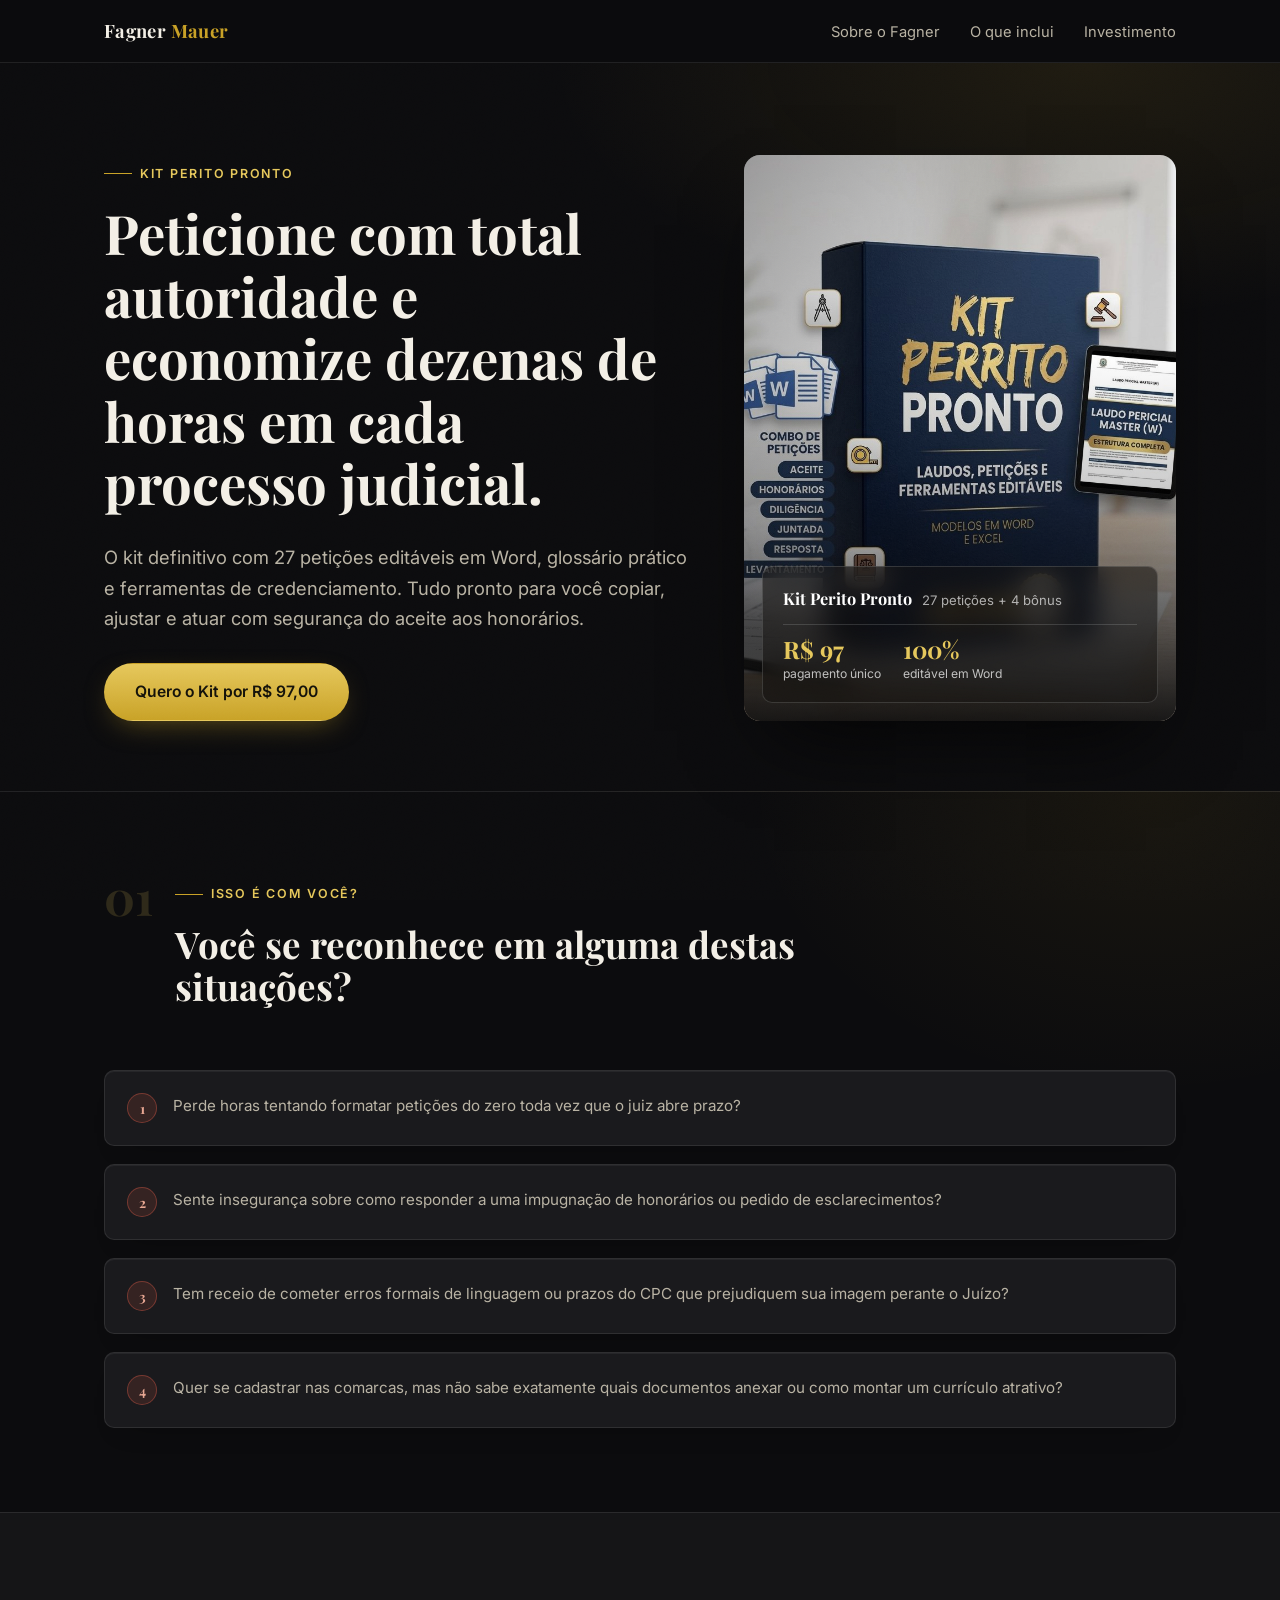
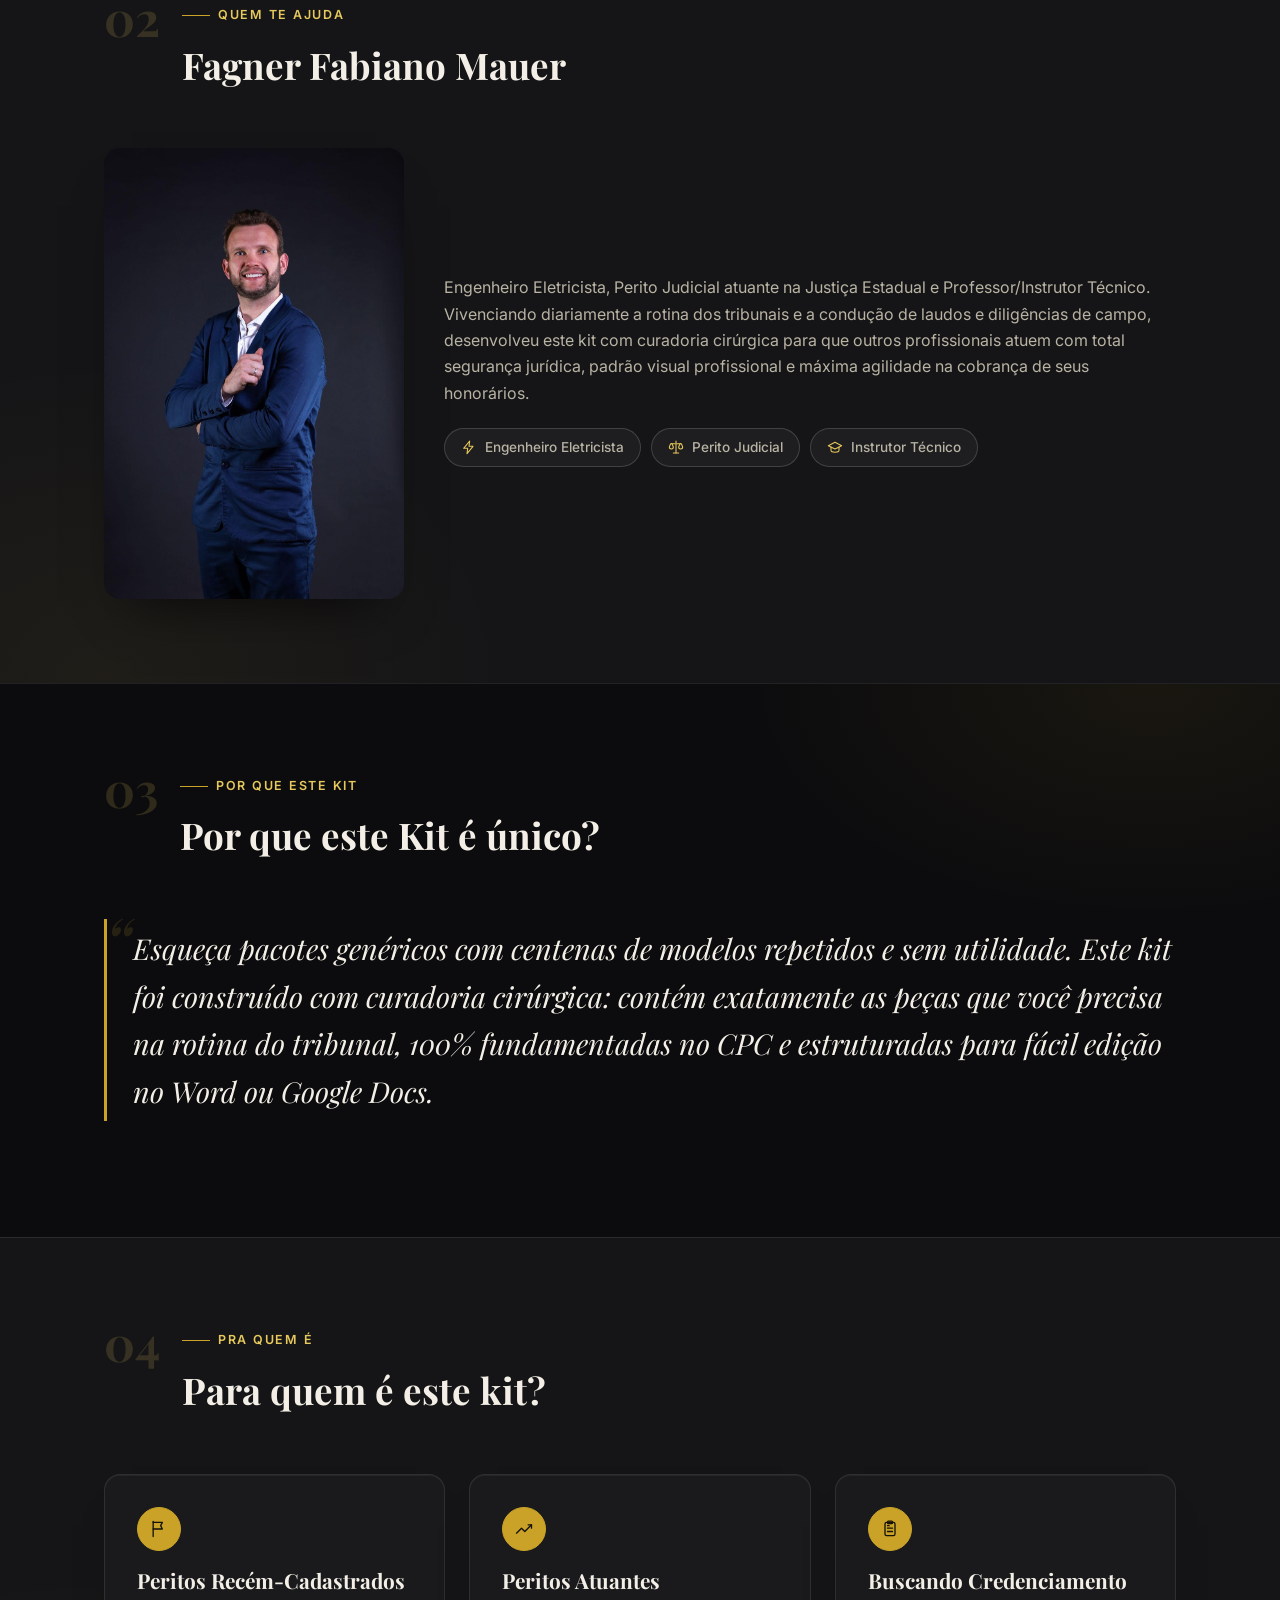
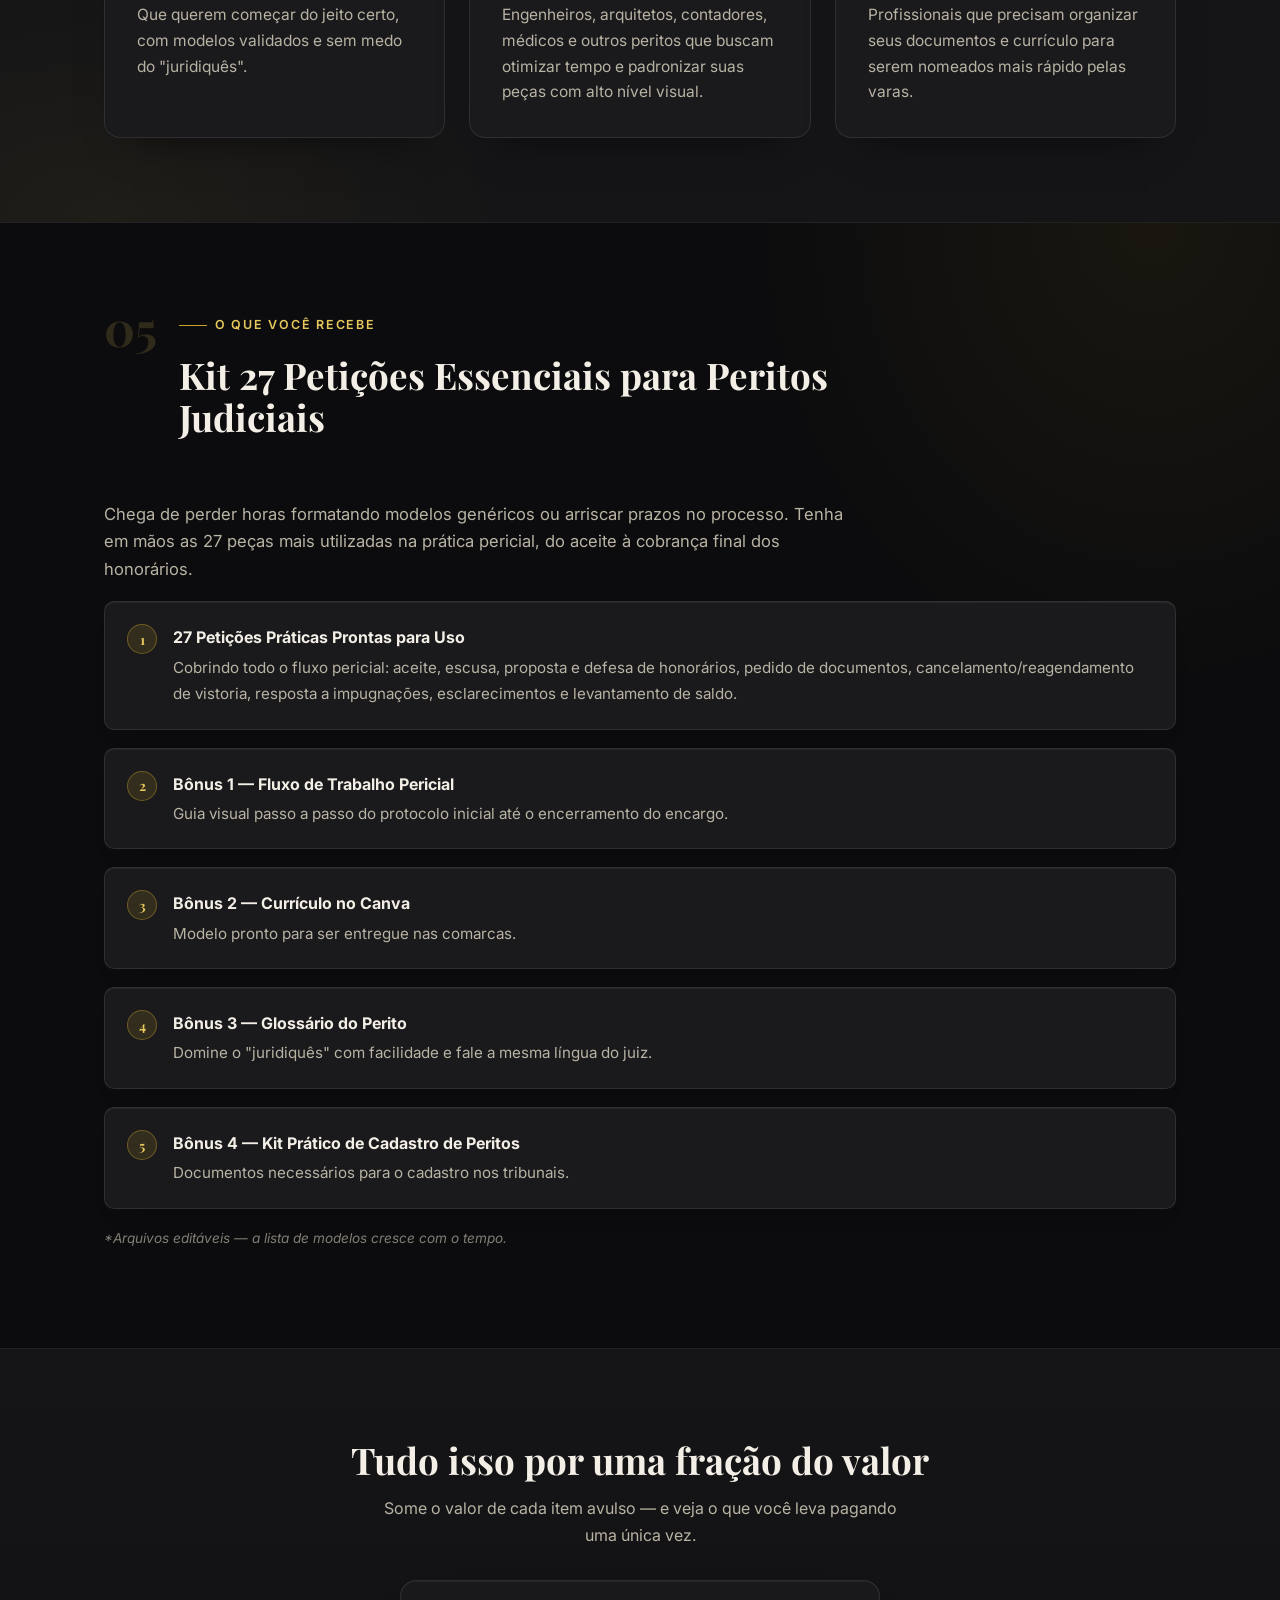
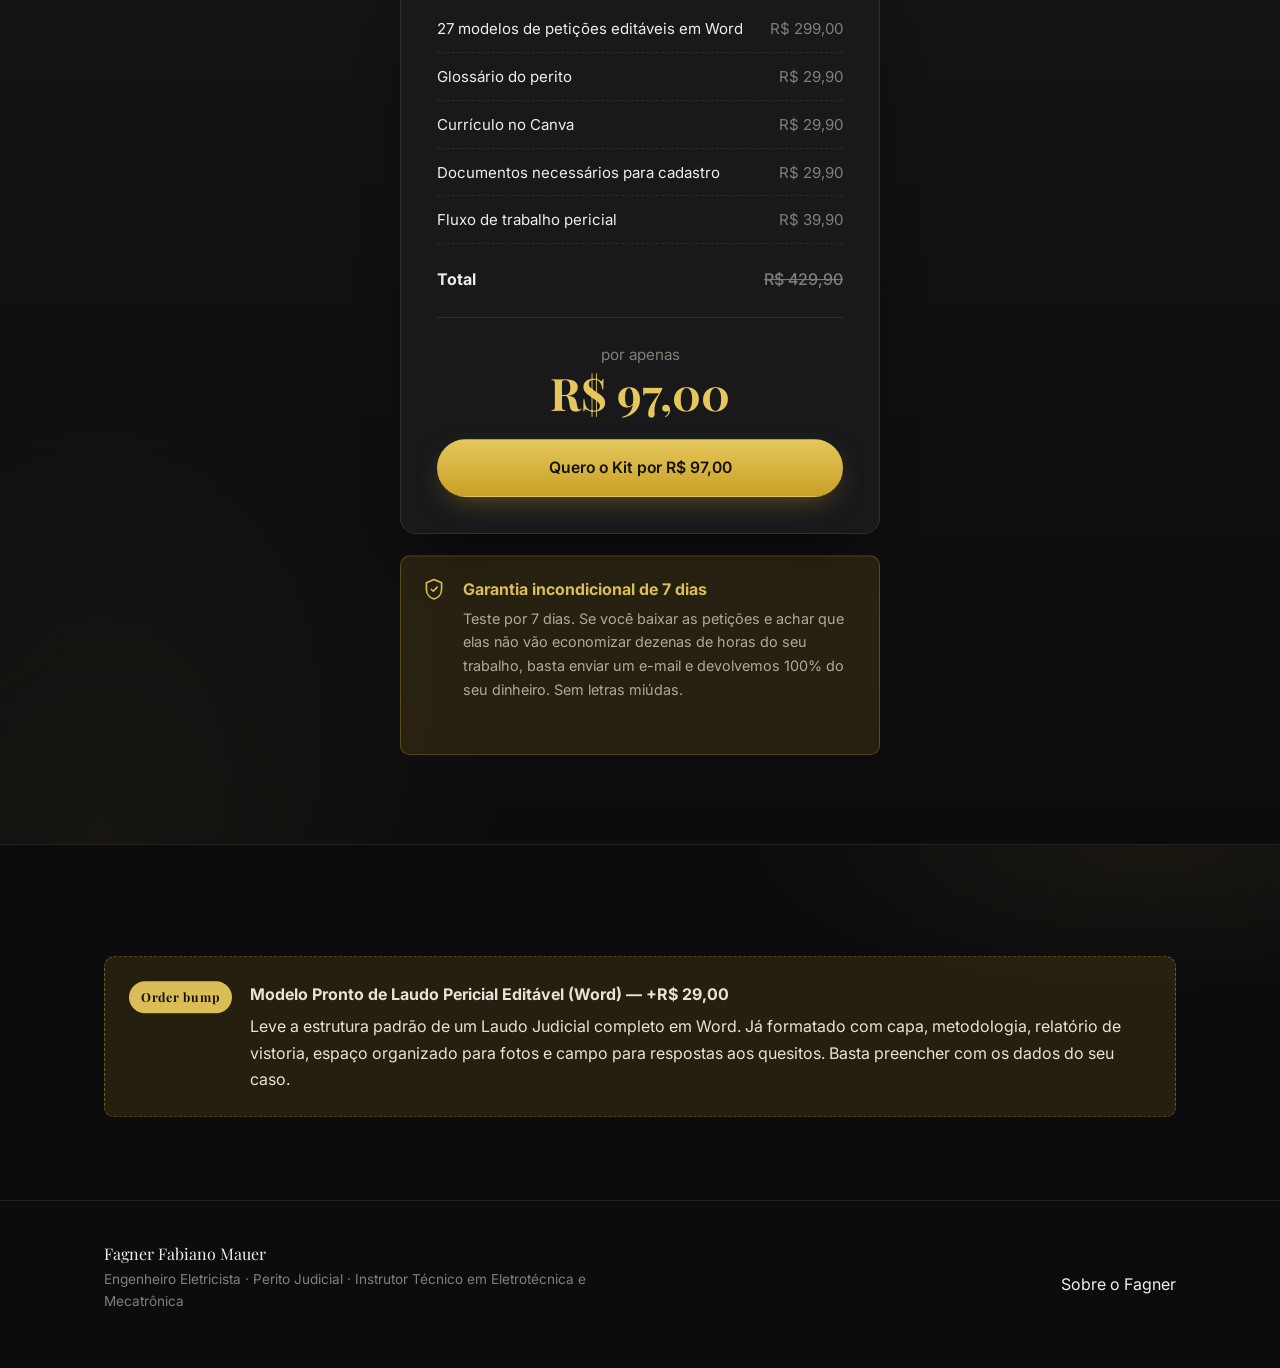
==== commit 71b8036a: "Reescreve kit.html com a oferta real: Kit Perito Pronto Substitui a oferta antiga (3 modelos, R$97) " ====
--- a/kit.html
+++ b/kit.html
@@ -3,8 +3,8 @@
 <head>
   <meta charset="UTF-8" />
   <meta name="viewport" content="width=device-width, initial-scale=1.0" />
-  <title>Kit do Perito Judicial — R$ 97,00 | Fagner Mauer</title>
-  <meta name="description" content="Modelos prontos de petição de aceite, solicitação de honorários e laudo pericial. Tudo editável, para você responder ao juiz e entregar seu primeiro trabalho sem começar do zero." />
+  <title>Kit Perito Pronto — R$ 97,00 | Fagner Mauer</title>
+  <meta name="description" content="27 petições editáveis em Word, glossário prático e ferramentas de credenciamento. Peticione com autoridade e economize dezenas de horas em cada processo judicial." />
   <link rel="preconnect" href="https://fonts.googleapis.com" />
   <link rel="preconnect" href="https://fonts.gstatic.com" crossorigin />
   <link href="https://fonts.googleapis.com/css2?family=Playfair+Display:wght@600;700&family=Inter:wght@400;500;600;700&display=swap" rel="stylesheet" />
@@ -17,7 +17,8 @@
       <a href="index.html" class="brand">Fagner <span>Mauer</span></a>
       <ul class="nav-links">
         <li><a href="index.html">Sobre o Fagner</a></li>
-        <li><a href="#conteudo">O que inclui</a></li>
+        <li><a href="#recebe">O que inclui</a></li>
+        <li><a href="#checkout">Investimento</a></li>
       </ul>
       <button class="nav-toggle" aria-label="Abrir menu" aria-expanded="false">☰</button>
     </div>
@@ -26,86 +27,266 @@
   <header class="hero">
     <div class="container hero-grid">
       <div class="hero-copy">
-        <span class="eyebrow">Produto de entrada</span>
-        <h1>Kit do Perito Judicial</h1>
+        <span class="eyebrow">Kit Perito Pronto</span>
+        <h1>Peticione com total autoridade e economize dezenas de horas em cada processo judicial.</h1>
         <p class="lede">
-          Documentos prontos para você aceitar a nomeação, cobrar seus honorários certos e entregar um laudo com a
-          estrutura que o processo exige — sem começar do zero.
+          O kit definitivo com 27 petições editáveis em Word, glossário prático e ferramentas de credenciamento.
+          Tudo pronto para você copiar, ajustar e atuar com segurança do aceite aos honorários.
         </p>
-      </div>
-      <div class="hero-panel reveal">
-        <span class="panel-label">Investimento</span>
-        <div class="hero-price">
-          <span class="amount">R$ 97,00</span>
-          <span class="label">pagamento único</span>
-        </div>
-        <span class="badge">
-          <svg class="icon" viewBox="0 0 24 24"><circle cx="12" cy="12" r="9" /><path d="M12 6v12M15 9.5c0-1.4-1.3-2.5-3-2.5s-3 1.1-3 2.5 1.3 2 3 2.5c1.7.5 3 1.1 3 2.5s-1.3 2.5-3 2.5-3-1.1-3-2.5" /></svg>
-          Pagamento único
-        </span>
-        <span class="badge">
-          <svg class="icon" viewBox="0 0 24 24"><path d="M14 2H7a2 2 0 0 0-2 2v16a2 2 0 0 0 2 2h10a2 2 0 0 0 2-2V8Z" /><path d="M14 2v6h6" /><path d="M9 13h6M9 17h6" /></svg>
-          3 modelos prontos
-        </span>
-        <span class="badge">
-          <svg class="icon" viewBox="0 0 24 24"><path d="M11 4H6a2 2 0 0 0-2 2v12a2 2 0 0 0 2 2h12a2 2 0 0 0 2-2v-5" /><path d="M17.5 3.5a2.1 2.1 0 0 1 3 3L12 15l-4 1 1-4Z" /></svg>
-          Arquivos editáveis
-        </span>
+        <div class="hero-actions">
+          <a href="https://chk.eduzz.com/797Z72R80E" class="btn btn-primary">Quero o Kit por R$ 97,00</a>
+        </div>
+      </div>
+      <div class="hero-media reveal">
+        <img src="assets/img/kit-box.jpg" alt="Kit Perito Pronto — laudos, petições e ferramentas editáveis" loading="eager" width="1024" height="1024" />
+        <div class="hero-float">
+          <div class="panel-id">
+            <strong>Kit Perito Pronto</strong>
+            <span>27 petições + 4 bônus</span>
+          </div>
+          <div class="float-stats">
+            <div>
+              <span class="num">R$ 97</span>
+              <span class="desc">pagamento único</span>
+            </div>
+            <div>
+              <span class="num">100%</span>
+              <span class="desc">editável em Word</span>
+            </div>
+          </div>
+        </div>
+      </div>
+    </div>
+  </header>
+
+  <section id="dor">
+    <div class="container">
+      <div class="section-head">
+        <span class="sec-num">01</span>
+        <div class="section-head-text">
+          <span class="eyebrow">Isso é com você?</span>
+          <h2>Você se reconhece em alguma destas situações?</h2>
+        </div>
+      </div>
+      <ul class="check-list is-problem reveal">
+        <li>
+          <span class="mark">1</span>
+          <span>Perde horas tentando formatar petições do zero toda vez que o juiz abre prazo?</span>
+        </li>
+        <li>
+          <span class="mark">2</span>
+          <span>Sente insegurança sobre como responder a uma impugnação de honorários ou pedido de esclarecimentos?</span>
+        </li>
+        <li>
+          <span class="mark">3</span>
+          <span>Tem receio de cometer erros formais de linguagem ou prazos do CPC que prejudiquem sua imagem perante o Juízo?</span>
+        </li>
+        <li>
+          <span class="mark">4</span>
+          <span>Quer se cadastrar nas comarcas, mas não sabe exatamente quais documentos anexar ou como montar um currículo atrativo?</span>
+        </li>
+      </ul>
+    </div>
+  </section>
+
+  <section id="autoridade">
+    <div class="container">
+      <div class="section-head">
+        <span class="sec-num">02</span>
+        <div class="section-head-text">
+          <span class="eyebrow">Quem te ajuda</span>
+          <h2>Fagner Fabiano Mauer</h2>
+        </div>
+      </div>
+      <div class="author-block reveal">
+        <div class="author-photo">
+          <img src="assets/img/fagner-terno.jpg" alt="Fagner Fabiano Mauer" loading="lazy" width="933" height="1400" />
+        </div>
+        <div class="author-copy">
+          <p class="prose">
+            Engenheiro Eletricista, Perito Judicial atuante na Justiça Estadual e Professor/Instrutor Técnico.
+            Vivenciando diariamente a rotina dos tribunais e a condução de laudos e diligências de campo,
+            desenvolveu este kit com curadoria cirúrgica para que outros profissionais atuem com total segurança
+            jurídica, padrão visual profissional e máxima agilidade na cobrança de seus honorários.
+          </p>
+          <div class="credential-row">
+            <span class="badge">
+              <svg class="icon" viewBox="0 0 24 24"><path d="M13 3 4 14h6l-1 8 9-11h-6l1-8Z" /></svg>
+              Engenheiro Eletricista
+            </span>
+            <span class="badge">
+              <svg class="icon" viewBox="0 0 24 24"><path d="M12 3v18" /><path d="M8 21h8" /><path d="M5 7h6M13 7h6" /><path d="M4 7 2 12a3 3 0 0 0 3 3 3 3 0 0 0 3-3L6 7Z" /><path d="M18 7l-2 5a3 3 0 0 0 3 3 3 3 0 0 0 3-3l-2-5Z" /></svg>
+              Perito Judicial
+            </span>
+            <span class="badge">
+              <svg class="icon" viewBox="0 0 24 24"><path d="M22 10 12 5 2 10l10 5 10-5Z" /><path d="M6 12v5c0 1.7 2.7 3 6 3s6-1.3 6-3v-5" /></svg>
+              Instrutor Técnico
+            </span>
+          </div>
+        </div>
+      </div>
+    </div>
+  </section>
+
+  <section id="unico">
+    <div class="container">
+      <div class="section-head">
+        <span class="sec-num">03</span>
+        <div class="section-head-text">
+          <span class="eyebrow">Por que este kit</span>
+          <h2>Por que este Kit é único?</h2>
+        </div>
+      </div>
+      <blockquote class="pull-quote reveal">
+        Esqueça pacotes genéricos com centenas de modelos repetidos e sem utilidade. Este kit foi construído com
+        curadoria cirúrgica: contém exatamente as peças que você precisa na rotina do tribunal, 100% fundamentadas
+        no CPC e estruturadas para fácil edição no Word ou Google Docs.
+      </blockquote>
+    </div>
+  </section>
+
+  <section id="publico">
+    <div class="container">
+      <div class="section-head">
+        <span class="sec-num">04</span>
+        <div class="section-head-text">
+          <span class="eyebrow">Pra quem é</span>
+          <h2>Para quem é este kit?</h2>
+        </div>
+      </div>
+      <div class="grid grid-3">
+        <div class="card reveal">
+          <div class="pillar-badge">
+            <span class="icon-circle">
+              <svg class="icon" viewBox="0 0 24 24"><path d="M5 3v18" /><path d="M5 4h11l-2 4 2 4H5" /></svg>
+            </span>
+          </div>
+          <h3>Peritos Recém-Cadastrados</h3>
+          <p>Que querem começar do jeito certo, com modelos validados e sem medo do "juridiquês".</p>
+        </div>
+        <div class="card reveal">
+          <div class="pillar-badge">
+            <span class="icon-circle">
+              <svg class="icon" viewBox="0 0 24 24"><path d="m3 17 6-6 4 4 8-8" /><path d="M17 7h4v4" /></svg>
+            </span>
+          </div>
+          <h3>Peritos Atuantes</h3>
+          <p>Engenheiros, arquitetos, contadores, médicos e outros peritos que buscam otimizar tempo e padronizar suas peças com alto nível visual.</p>
+        </div>
+        <div class="card reveal">
+          <div class="pillar-badge">
+            <span class="icon-circle">
+              <svg class="icon" viewBox="0 0 24 24"><rect x="6" y="4" width="12" height="16" rx="2" /><rect x="9" y="2.5" width="6" height="3" rx="1" /><path d="M9 11h6M9 15h6M9 8h2" /></svg>
+            </span>
+          </div>
+          <h3>Buscando Credenciamento</h3>
+          <p>Profissionais que precisam organizar seus documentos e currículo para serem nomeados mais rápido pelas varas.</p>
+        </div>
+      </div>
+    </div>
+  </section>
+
+  <section id="recebe">
+    <div class="container">
+      <div class="section-head">
+        <span class="sec-num">05</span>
+        <div class="section-head-text">
+          <span class="eyebrow">O que você recebe</span>
+          <h2>Kit 27 Petições Essenciais para Peritos Judiciais</h2>
+        </div>
+      </div>
+      <div class="prose prose-lg reveal">
+        <p>
+          Chega de perder horas formatando modelos genéricos ou arriscar prazos no processo. Tenha em mãos as 27
+          peças mais utilizadas na prática pericial, do aceite à cobrança final dos honorários.
+        </p>
+      </div>
+      <ul class="check-list reveal">
+        <li>
+          <span class="mark">1</span>
+          <div>
+            <strong>27 Petições Práticas Prontas para Uso</strong>
+            <span>Cobrindo todo o fluxo pericial: aceite, escusa, proposta e defesa de honorários, pedido de documentos, cancelamento/reagendamento de vistoria, resposta a impugnações, esclarecimentos e levantamento de saldo.</span>
+          </div>
+        </li>
+        <li>
+          <span class="mark">2</span>
+          <div>
+            <strong>Bônus 1 — Fluxo de Trabalho Pericial</strong>
+            <span>Guia visual passo a passo do protocolo inicial até o encerramento do encargo.</span>
+          </div>
+        </li>
+        <li>
+          <span class="mark">3</span>
+          <div>
+            <strong>Bônus 2 — Currículo no Canva</strong>
+            <span>Modelo pronto para ser entregue nas comarcas.</span>
+          </div>
+        </li>
+        <li>
+          <span class="mark">4</span>
+          <div>
+            <strong>Bônus 3 — Glossário do Perito</strong>
+            <span>Domine o "juridiquês" com facilidade e fale a mesma língua do juiz.</span>
+          </div>
+        </li>
+        <li>
+          <span class="mark">5</span>
+          <div>
+            <strong>Bônus 4 — Kit Prático de Cadastro de Peritos</strong>
+            <span>Documentos necessários para o cadastro nos tribunais.</span>
+          </div>
+        </li>
+      </ul>
+      <p class="fine-print reveal">*Arquivos editáveis — a lista de modelos cresce com o tempo.</p>
+    </div>
+  </section>
+
+  <section id="checkout" class="cta-band">
+    <div class="container">
+      <h2>Tudo isso por uma fração do valor</h2>
+      <p>Some o valor de cada item avulso — e veja o que você leva pagando uma única vez.</p>
+      <div class="price-stack reveal">
+        <ul>
+          <li><span>27 modelos de petições editáveis em Word</span><span>R$ 299,00</span></li>
+          <li><span>Glossário do perito</span><span>R$ 29,90</span></li>
+          <li><span>Currículo no Canva</span><span>R$ 29,90</span></li>
+          <li><span>Documentos necessários para cadastro</span><span>R$ 29,90</span></li>
+          <li><span>Fluxo de trabalho pericial</span><span>R$ 39,90</span></li>
+        </ul>
+        <div class="stack-total">
+          <span>Total</span>
+          <span>R$ 429,90</span>
+        </div>
+        <div class="final-price">
+          <span class="was">por apenas</span>
+          <span class="now">R$ 97,00</span>
+        </div>
         <a href="https://chk.eduzz.com/797Z72R80E" class="btn btn-primary btn-block">Quero o Kit por R$ 97,00</a>
       </div>
-    </div>
-  </header>
-
-  <section id="conteudo">
-    <div class="container">
-      <div class="section-head">
-        <span class="sec-num">01</span>
-        <div class="section-head-text">
-          <span class="eyebrow">O que está incluído</span>
-          <h2>Três modelos prontos para o seu primeiro caso</h2>
-        </div>
-      </div>
-      <ul class="check-list reveal">
-        <li>
-          <span class="mark">1</span>
-          <div>
-            <strong>Modelo de Petição de Aceite</strong>
-            <span>Resposta padrão para aceitar a nomeação assim que o juiz te chamar.</span>
-          </div>
-        </li>
-        <li>
-          <span class="mark">2</span>
-          <div>
-            <strong>Modelo de Solicitação de Honorários</strong>
-            <span>Modelo pronto para formalizar o valor da sua perícia sem gaguejar na hora de cobrar.</span>
-          </div>
-        </li>
-        <li>
-          <span class="mark">3</span>
-          <div>
-            <strong>Modelo de Laudo Pronto</strong>
-            <span>Papel timbrado com os tópicos que todo laudo pericial precisa ter, prontos para preencher.</span>
-          </div>
-        </li>
-      </ul>
-
+      <div class="guarantee reveal">
+        <svg class="icon icon-lg" viewBox="0 0 24 24" style="color: var(--gold-light); flex: none;"><path d="M12 3 5 6v6c0 4.5 3 8 7 9 4-1 7-4.5 7-9V6Z" /><path d="m9.5 12 1.8 1.8L15 10" /></svg>
+        <div>
+          <strong>Garantia incondicional de 7 dias</strong>
+          <p>Teste por 7 dias. Se você baixar as petições e achar que elas não vão economizar dezenas de horas do seu trabalho, basta enviar um e-mail e devolvemos 100% do seu dinheiro. Sem letras miúdas.</p>
+        </div>
+      </div>
+    </div>
+  </section>
+
+  <section id="bump">
+    <div class="container">
       <div class="bump reveal">
         <span class="bump-tag">Order bump</span>
         <div>
-          <strong>Pack de Petições para Imprevistos na Perícia — R$ 19,90</strong>
-          <p>Adicione por um valor simbólico e fique coberto para os imprevistos mais comuns durante o processo.</p>
-        </div>
-      </div>
-
-      <p class="fine-print reveal">*Arquivos editáveis — a lista de modelos cresce com o tempo.</p>
-    </div>
-  </section>
-
-  <section id="checkout" class="cta-band">
-    <div class="container">
-      <h2>Não reinvente a roda no seu primeiro caso</h2>
-      <p>Modelos prontos para você focar no que importa: aceitar, cobrar certo e entregar com segurança.</p>
-      <a href="https://chk.eduzz.com/797Z72R80E" class="btn btn-primary">Quero o Kit por R$ 97,00</a>
+          <strong>Modelo Pronto de Laudo Pericial Editável (Word) — +R$ 29,00</strong>
+          <p>
+            Leve a estrutura padrão de um Laudo Judicial completo em Word. Já formatado com capa, metodologia,
+            relatório de vistoria, espaço organizado para fotos e campo para respostas aos quesitos. Basta
+            preencher com os dados do seu caso.
+          </p>
+        </div>
+      </div>
     </div>
   </section>
 
--- a/assets/css/style.css
+++ b/assets/css/style.css
@@ -824,6 +824,150 @@
   font-size: 0.95rem;
 }
 
+/* Variante "problema" — mesma lista, marcador em tom de alerta em vez de dourado */
+.check-list.is-problem .mark {
+  background: rgba(220, 90, 70, 0.14);
+  border-color: rgba(220, 90, 70, 0.4);
+  color: #e8a793;
+}
+
+/* ---------- Bloco de autoridade (foto + bio) ---------- */
+.author-block {
+  display: grid;
+  grid-template-columns: 300px 1fr;
+  gap: 40px;
+  align-items: center;
+}
+
+.author-photo {
+  border-radius: var(--radius-lg);
+  overflow: hidden;
+  box-shadow: 0 30px 50px -28px rgba(0, 0, 0, 0.7);
+}
+
+.author-photo img {
+  width: 100%;
+  height: auto;
+  display: block;
+}
+
+.author-copy h3 {
+  margin-bottom: 12px;
+}
+
+.author-copy .credential-row {
+  margin-top: 22px;
+}
+
+/* ---------- Stack de valor / preço ---------- */
+.price-stack {
+  max-width: 480px;
+  margin: 0 auto;
+  background: var(--bg-card);
+  border: 1px solid var(--border);
+  border-radius: var(--radius-lg);
+  padding: 36px;
+  box-shadow: inset 0 1px 0 rgba(255, 255, 255, 0.05), 0 30px 60px -30px rgba(0, 0, 0, 0.75);
+}
+
+.price-stack ul {
+  list-style: none;
+  margin: 0 0 22px;
+  padding: 0;
+  display: flex;
+  flex-direction: column;
+  gap: 12px;
+}
+
+.price-stack li {
+  display: flex;
+  justify-content: space-between;
+  align-items: baseline;
+  gap: 12px;
+  color: var(--text-muted);
+  font-size: 0.94rem;
+  border-bottom: 1px dashed var(--border);
+  padding-bottom: 10px;
+}
+
+.price-stack li span:first-child {
+  color: var(--text);
+}
+
+.price-stack li span:last-child {
+  color: var(--text-faint);
+  white-space: nowrap;
+}
+
+.price-stack .stack-total {
+  display: flex;
+  justify-content: space-between;
+  font-weight: 700;
+  color: var(--text);
+  padding-bottom: 24px;
+  border-bottom: 1px solid var(--border);
+}
+
+.price-stack .stack-total span:last-child {
+  text-decoration: line-through;
+  color: var(--text-faint);
+  font-weight: 500;
+}
+
+.price-stack .final-price {
+  text-align: center;
+  padding-top: 24px;
+}
+
+.price-stack .final-price .was {
+  display: block;
+  color: var(--text-faint);
+  font-size: 0.95rem;
+  margin-bottom: 4px;
+}
+
+.price-stack .final-price .now {
+  display: block;
+  font-family: var(--serif);
+  font-size: 2.8rem;
+  color: var(--gold-light);
+  font-weight: 700;
+  line-height: 1;
+}
+
+.price-stack .final-price .now .cents {
+  font-size: 1.4rem;
+}
+
+.price-stack .btn {
+  margin-top: 24px;
+}
+
+.guarantee {
+  display: flex;
+  align-items: flex-start;
+  gap: 16px;
+  max-width: 480px;
+  margin: 20px auto 0;
+  text-align: left;
+  padding: 20px;
+  background: var(--gold-dim);
+  border: 1px solid rgba(201, 162, 39, 0.35);
+  border-radius: var(--radius);
+}
+
+.guarantee strong {
+  display: block;
+  color: var(--gold-light);
+  margin-bottom: 4px;
+}
+
+.guarantee p {
+  margin: 0;
+  font-size: 0.9rem;
+  color: var(--text-muted);
+}
+
 /* Order bump */
 .bump {
   display: flex;
@@ -965,6 +1109,8 @@
   .stat-strip .container { grid-template-columns: 1fr; }
   .hero-grid { grid-template-columns: 1fr; gap: 32px; }
   .hero-media { min-height: 340px; }
+  .author-block { grid-template-columns: 1fr; }
+  .author-photo { max-width: 280px; margin: 0 auto; }
 }
 
 @media (max-width: 640px) {
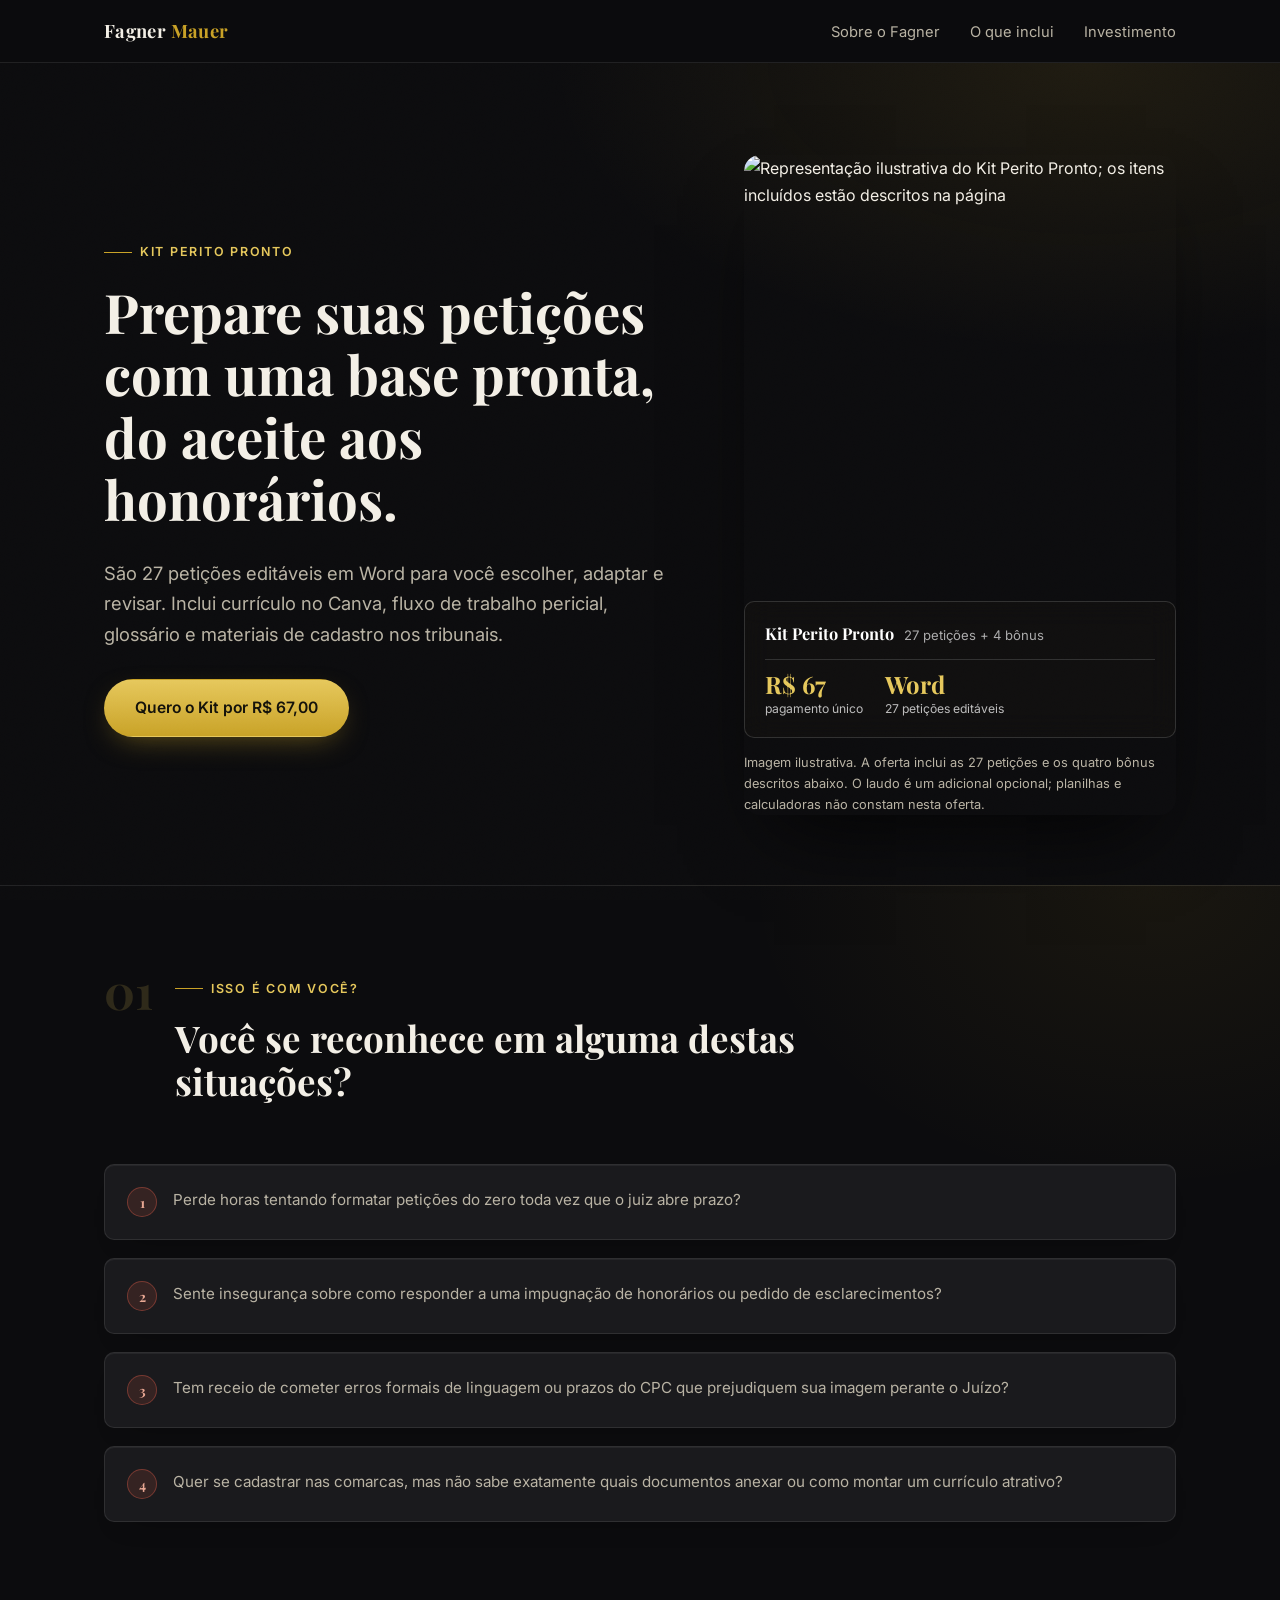
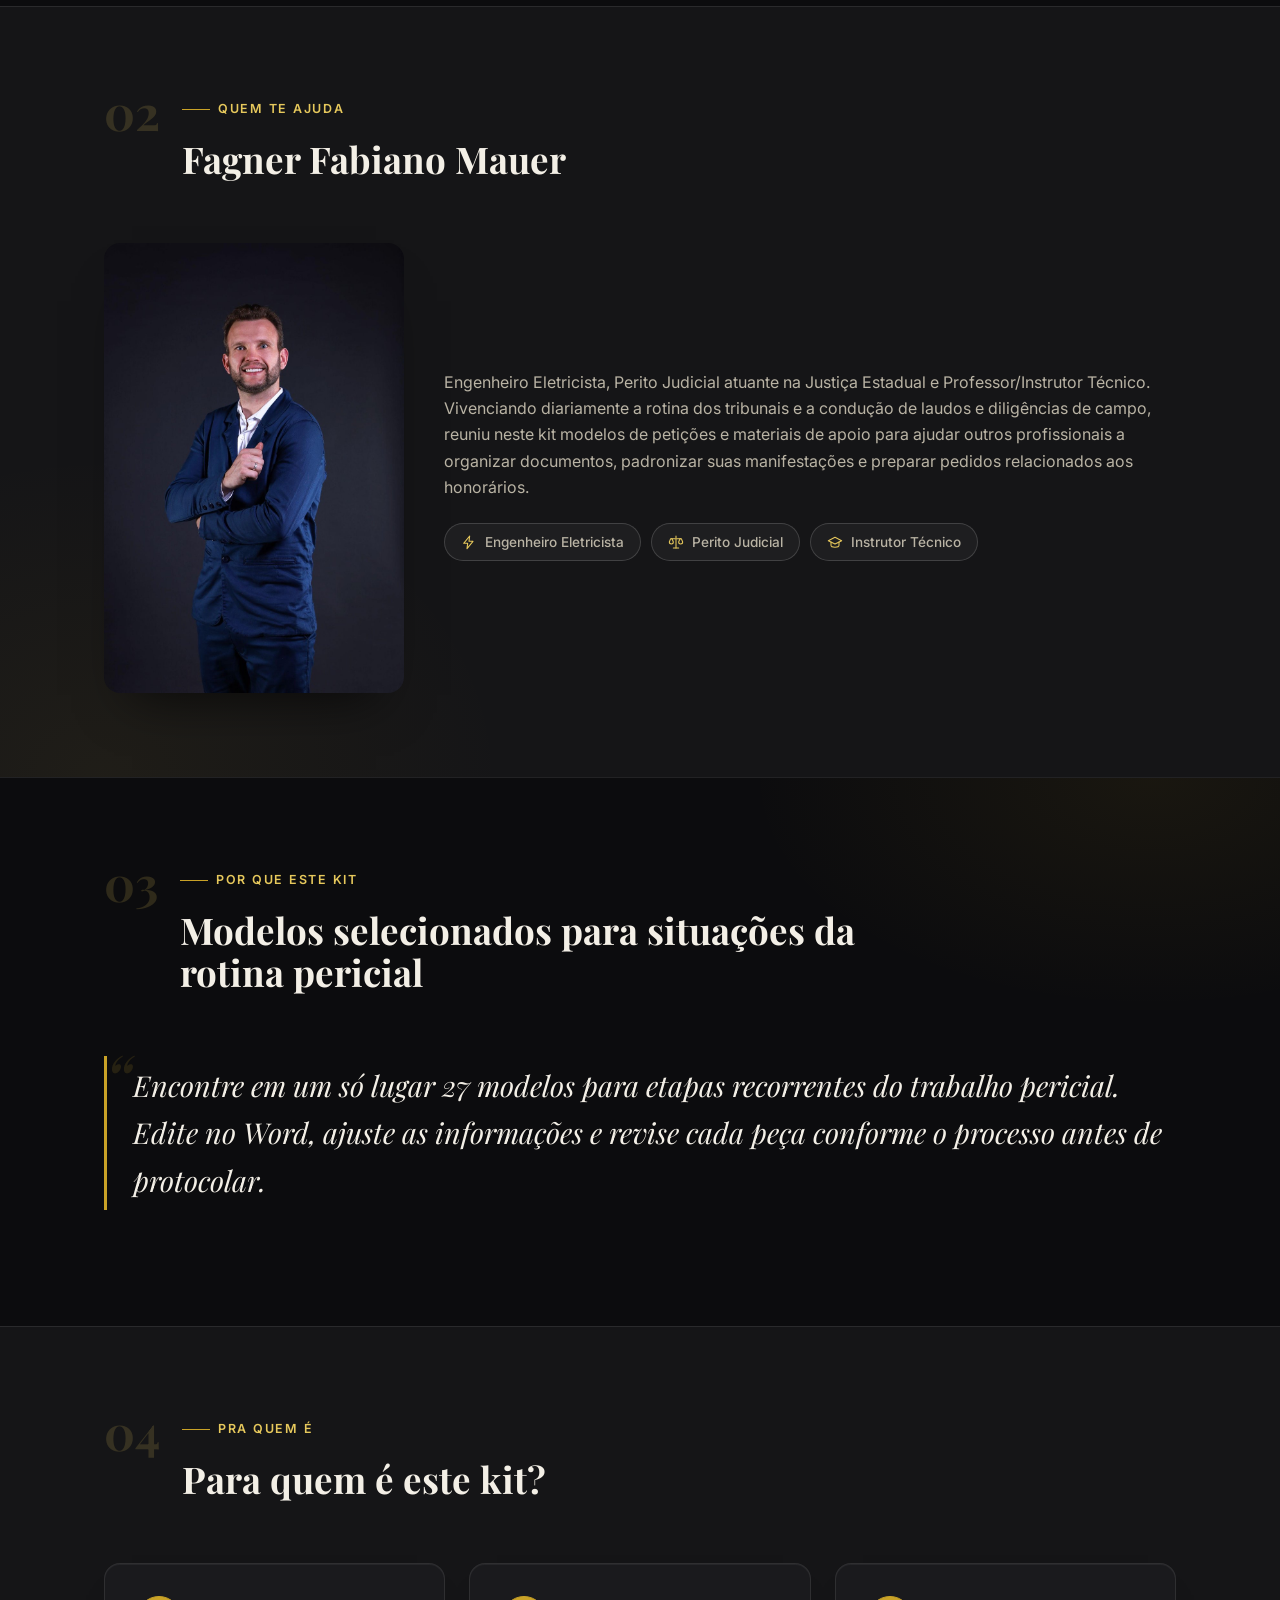
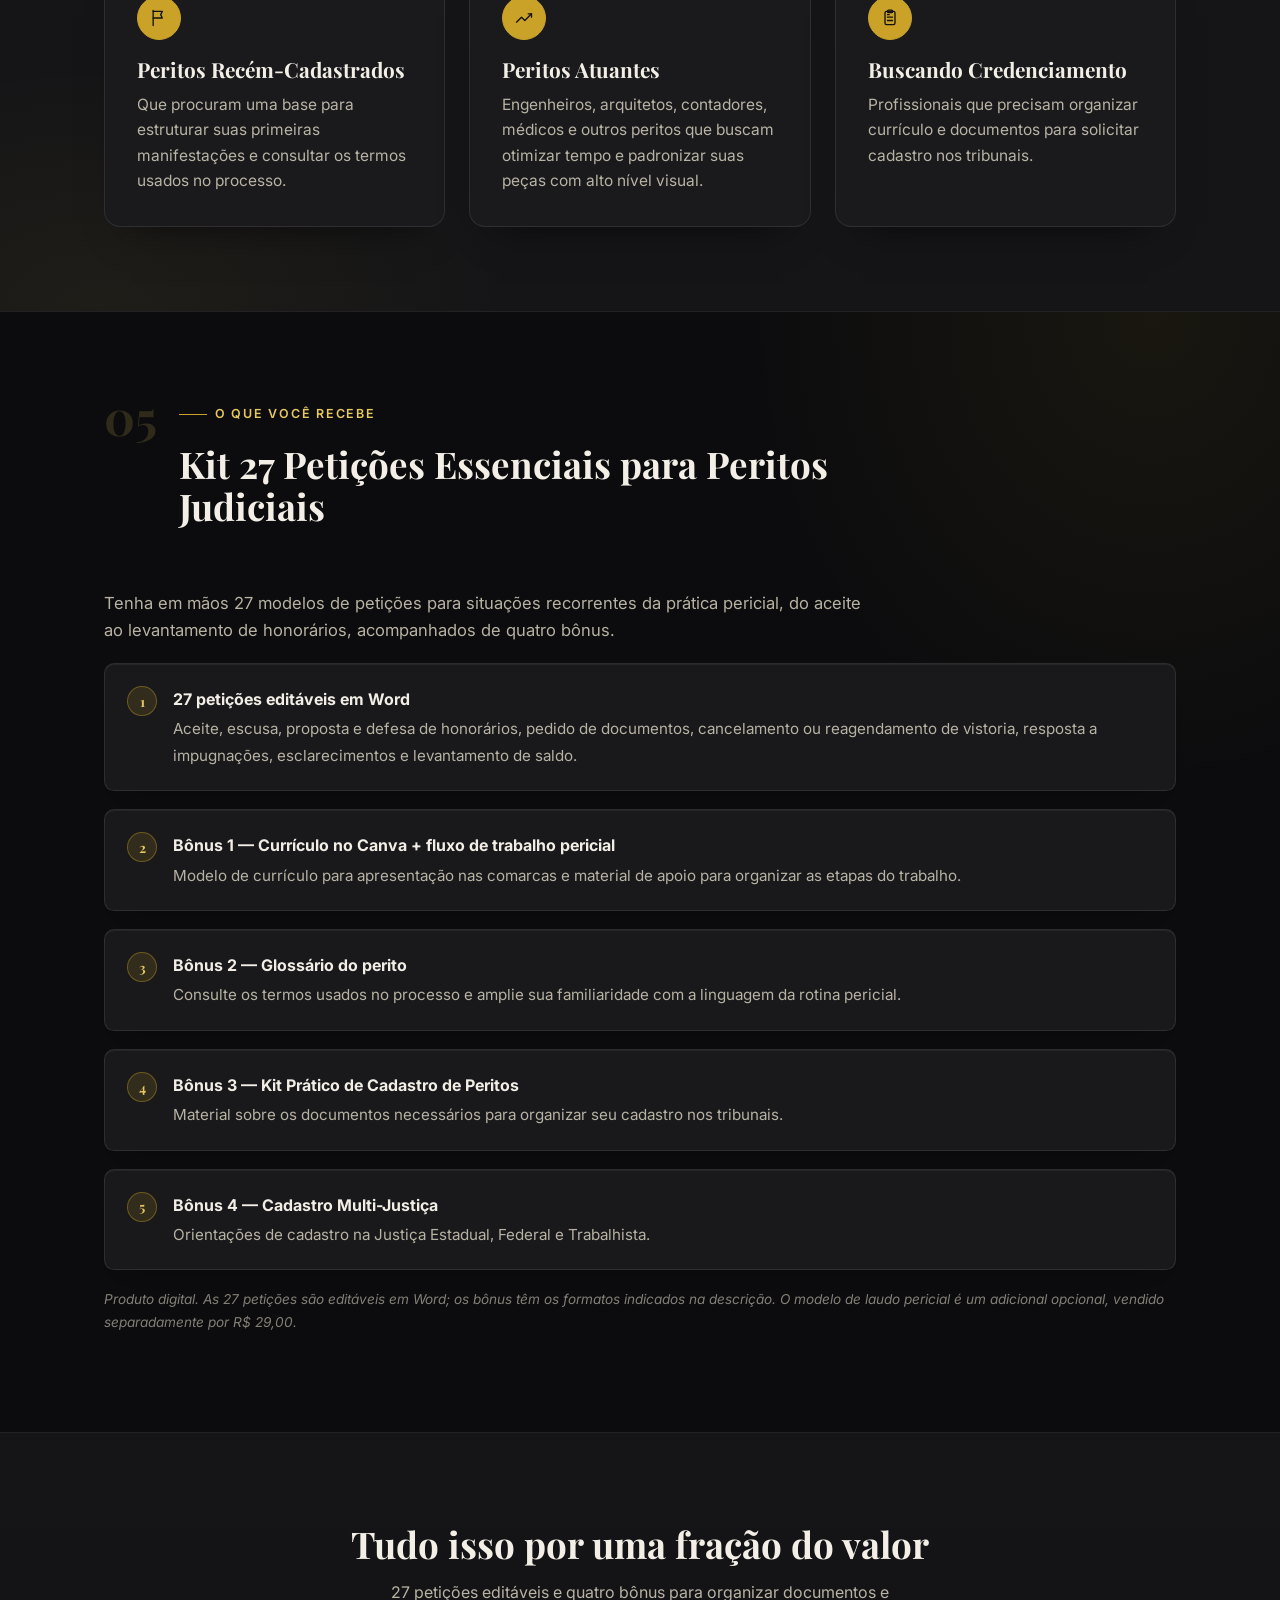
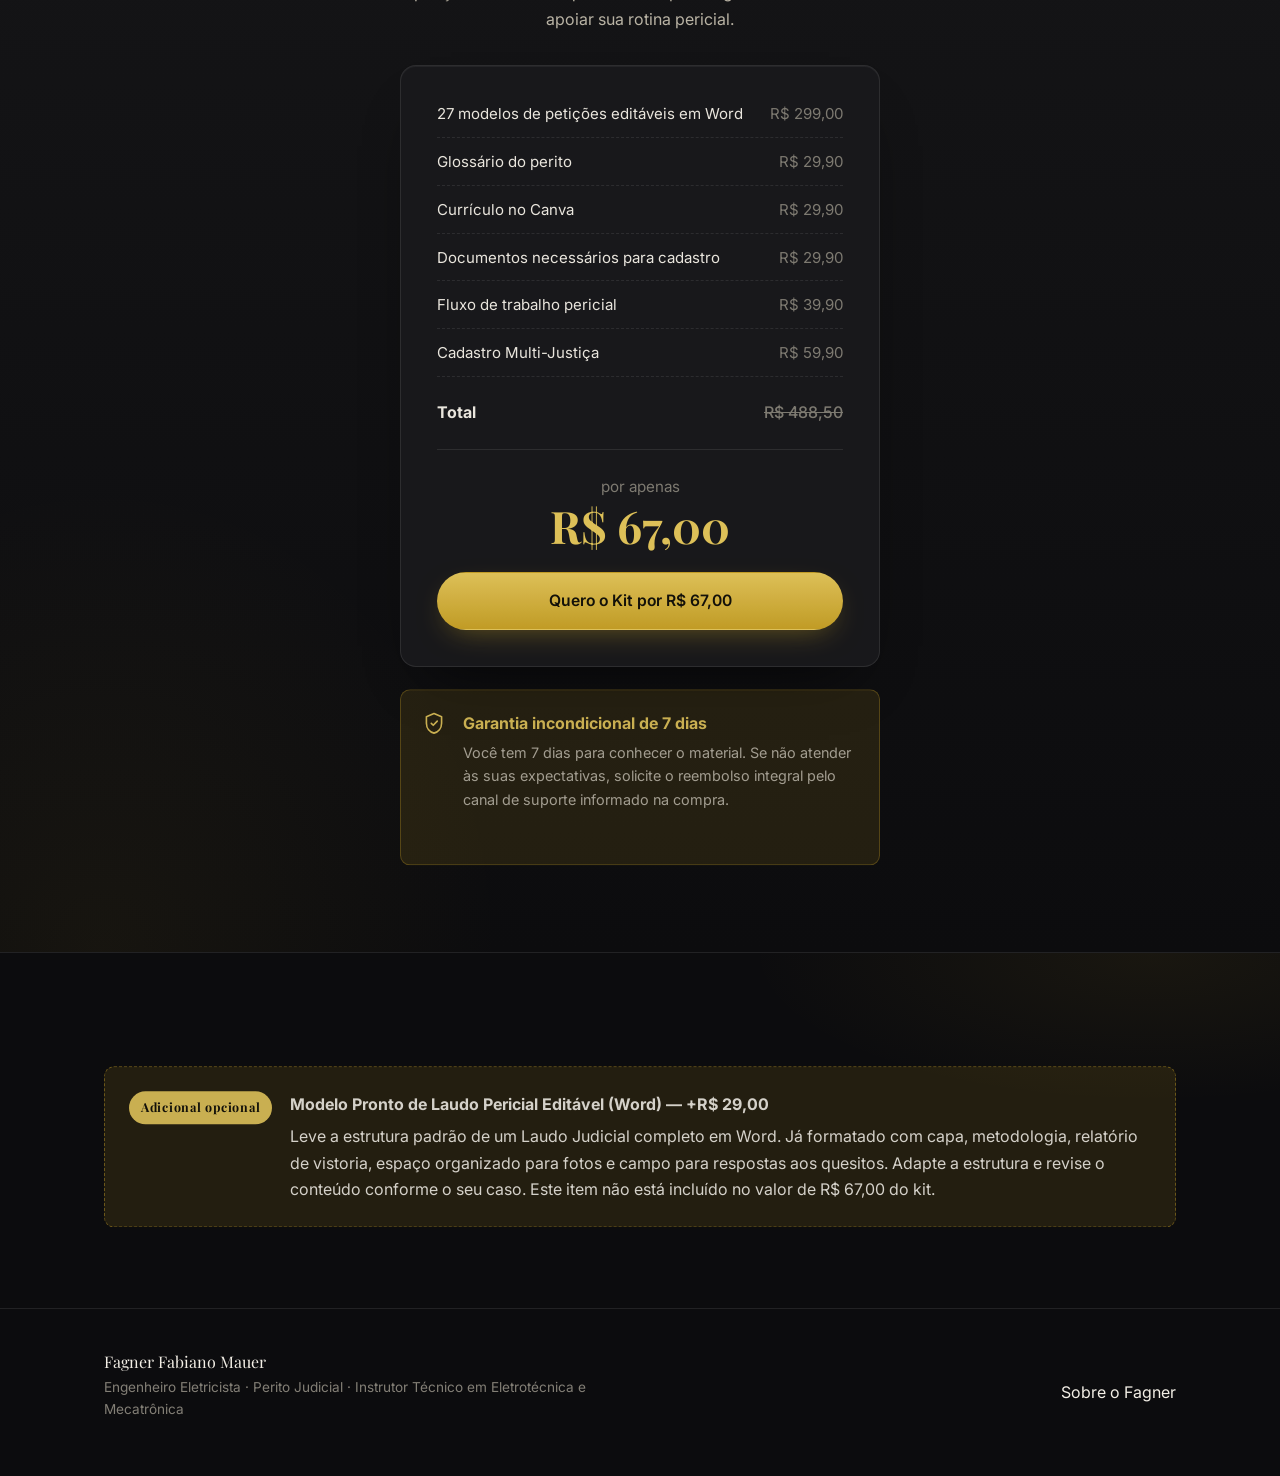
==== commit 03c5f567: "Add files via upload" ====
--- a/kit.html
+++ b/kit.html
@@ -3,12 +3,19 @@
 <head>
   <meta charset="UTF-8" />
   <meta name="viewport" content="width=device-width, initial-scale=1.0" />
-  <title>Kit Perito Pronto — R$ 97,00 | Fagner Mauer</title>
-  <meta name="description" content="27 petições editáveis em Word, glossário prático e ferramentas de credenciamento. Peticione com autoridade e economize dezenas de horas em cada processo judicial." />
+  <title>Kit Perito Pronto — R$ 67,00 | Fagner Mauer</title>
+  <meta name="description" content="27 petições editáveis em Word, glossário prático e ferramentas de credenciamento. 27 modelos para adaptar às necessidades de cada processo, com quatro bônus de apoio à rotina pericial." />
   <link rel="preconnect" href="https://fonts.googleapis.com" />
   <link rel="preconnect" href="https://fonts.gstatic.com" crossorigin />
   <link href="https://fonts.googleapis.com/css2?family=Playfair+Display:wght@600;700&family=Inter:wght@400;500;600;700&display=swap" rel="stylesheet" />
   <link rel="stylesheet" href="assets/css/style.css" />
+<style>
+.kit-product-media { min-height:0; align-self:center; overflow:visible; }
+.kit-product-media img { height:auto; aspect-ratio:1; object-fit:contain; border-radius:16px; }
+.kit-product-media::after { display:none; }
+.kit-product-media .hero-float { position:static; margin-top:14px; }
+.kit-product-caption { margin:14px 0 0; font-size:.8rem; color:var(--text-muted); }
+</style>
 </head>
 <body>
 
@@ -28,17 +35,16 @@
     <div class="container hero-grid">
       <div class="hero-copy">
         <span class="eyebrow">Kit Perito Pronto</span>
-        <h1>Peticione com total autoridade e economize dezenas de horas em cada processo judicial.</h1>
+        <h1>Prepare suas petições com uma base pronta, do aceite aos honorários.</h1>
         <p class="lede">
-          O kit definitivo com 27 petições editáveis em Word, glossário prático e ferramentas de credenciamento.
-          Tudo pronto para você copiar, ajustar e atuar com segurança do aceite aos honorários.
+          São 27 petições editáveis em Word para você escolher, adaptar e revisar. Inclui currículo no Canva, fluxo de trabalho pericial, glossário e materiais de cadastro nos tribunais.
         </p>
         <div class="hero-actions">
-          <a href="https://chk.eduzz.com/797Z72R80E" class="btn btn-primary">Quero o Kit por R$ 97,00</a>
-        </div>
-      </div>
-      <div class="hero-media reveal">
-        <img src="assets/img/kit-box.jpg" alt="Kit Perito Pronto — laudos, petições e ferramentas editáveis" loading="eager" width="1024" height="1024" />
+          <a href="https://chk.eduzz.com/797Z72R80E" class="btn btn-primary">Quero o Kit por R$ 67,00</a>
+        </div>
+      </div>
+      <div class="hero-media kit-product-media reveal">
+        <img src="assets/img/kit-produto.jpg" alt="Representação ilustrativa do Kit Perito Pronto; os itens incluídos estão descritos na página" loading="eager" width="1024" height="1024" />
         <div class="hero-float">
           <div class="panel-id">
             <strong>Kit Perito Pronto</strong>
@@ -46,15 +52,16 @@
           </div>
           <div class="float-stats">
             <div>
-              <span class="num">R$ 97</span>
+              <span class="num">R$ 67</span>
               <span class="desc">pagamento único</span>
             </div>
             <div>
-              <span class="num">100%</span>
-              <span class="desc">editável em Word</span>
+              <span class="num">Word</span>
+              <span class="desc">27 petições editáveis</span>
             </div>
           </div>
         </div>
+        <p class="kit-product-caption">Imagem ilustrativa. A oferta inclui as 27 petições e os quatro bônus descritos abaixo. O laudo é um adicional opcional; planilhas e calculadoras não constam nesta oferta.</p>
       </div>
     </div>
   </header>
@@ -106,8 +113,7 @@
           <p class="prose">
             Engenheiro Eletricista, Perito Judicial atuante na Justiça Estadual e Professor/Instrutor Técnico.
             Vivenciando diariamente a rotina dos tribunais e a condução de laudos e diligências de campo,
-            desenvolveu este kit com curadoria cirúrgica para que outros profissionais atuem com total segurança
-            jurídica, padrão visual profissional e máxima agilidade na cobrança de seus honorários.
+            reuniu neste kit modelos de petições e materiais de apoio para ajudar outros profissionais a organizar documentos, padronizar suas manifestações e preparar pedidos relacionados aos honorários.
           </p>
           <div class="credential-row">
             <span class="badge">
@@ -134,13 +140,11 @@
         <span class="sec-num">03</span>
         <div class="section-head-text">
           <span class="eyebrow">Por que este kit</span>
-          <h2>Por que este Kit é único?</h2>
+          <h2>Modelos selecionados para situações da rotina pericial</h2>
         </div>
       </div>
       <blockquote class="pull-quote reveal">
-        Esqueça pacotes genéricos com centenas de modelos repetidos e sem utilidade. Este kit foi construído com
-        curadoria cirúrgica: contém exatamente as peças que você precisa na rotina do tribunal, 100% fundamentadas
-        no CPC e estruturadas para fácil edição no Word ou Google Docs.
+        Encontre em um só lugar 27 modelos para etapas recorrentes do trabalho pericial. Edite no Word, ajuste as informações e revise cada peça conforme o processo antes de protocolar.
       </blockquote>
     </div>
   </section>
@@ -162,7 +166,7 @@
             </span>
           </div>
           <h3>Peritos Recém-Cadastrados</h3>
-          <p>Que querem começar do jeito certo, com modelos validados e sem medo do "juridiquês".</p>
+          <p>Que procuram uma base para estruturar suas primeiras manifestações e consultar os termos usados no processo.</p>
         </div>
         <div class="card reveal">
           <div class="pillar-badge">
@@ -180,7 +184,7 @@
             </span>
           </div>
           <h3>Buscando Credenciamento</h3>
-          <p>Profissionais que precisam organizar seus documentos e currículo para serem nomeados mais rápido pelas varas.</p>
+          <p>Profissionais que precisam organizar currículo e documentos para solicitar cadastro nos tribunais.</p>
         </div>
       </div>
     </div>
@@ -197,55 +201,24 @@
       </div>
       <div class="prose prose-lg reveal">
         <p>
-          Chega de perder horas formatando modelos genéricos ou arriscar prazos no processo. Tenha em mãos as 27
-          peças mais utilizadas na prática pericial, do aceite à cobrança final dos honorários.
+          Tenha em mãos 27 modelos de petições para situações recorrentes da prática pericial, do aceite ao levantamento de honorários, acompanhados de quatro bônus.
         </p>
       </div>
       <ul class="check-list reveal">
-        <li>
-          <span class="mark">1</span>
-          <div>
-            <strong>27 Petições Práticas Prontas para Uso</strong>
-            <span>Cobrindo todo o fluxo pericial: aceite, escusa, proposta e defesa de honorários, pedido de documentos, cancelamento/reagendamento de vistoria, resposta a impugnações, esclarecimentos e levantamento de saldo.</span>
-          </div>
-        </li>
-        <li>
-          <span class="mark">2</span>
-          <div>
-            <strong>Bônus 1 — Fluxo de Trabalho Pericial</strong>
-            <span>Guia visual passo a passo do protocolo inicial até o encerramento do encargo.</span>
-          </div>
-        </li>
-        <li>
-          <span class="mark">3</span>
-          <div>
-            <strong>Bônus 2 — Currículo no Canva</strong>
-            <span>Modelo pronto para ser entregue nas comarcas.</span>
-          </div>
-        </li>
-        <li>
-          <span class="mark">4</span>
-          <div>
-            <strong>Bônus 3 — Glossário do Perito</strong>
-            <span>Domine o "juridiquês" com facilidade e fale a mesma língua do juiz.</span>
-          </div>
-        </li>
-        <li>
-          <span class="mark">5</span>
-          <div>
-            <strong>Bônus 4 — Kit Prático de Cadastro de Peritos</strong>
-            <span>Documentos necessários para o cadastro nos tribunais.</span>
-          </div>
-        </li>
+        <li><span class="mark">1</span><div><strong>27 petições editáveis em Word</strong><span>Aceite, escusa, proposta e defesa de honorários, pedido de documentos, cancelamento ou reagendamento de vistoria, resposta a impugnações, esclarecimentos e levantamento de saldo.</span></div></li>
+        <li><span class="mark">2</span><div><strong>Bônus 1 — Currículo no Canva + fluxo de trabalho pericial</strong><span>Modelo de currículo para apresentação nas comarcas e material de apoio para organizar as etapas do trabalho.</span></div></li>
+        <li><span class="mark">3</span><div><strong>Bônus 2 — Glossário do perito</strong><span>Consulte os termos usados no processo e amplie sua familiaridade com a linguagem da rotina pericial.</span></div></li>
+        <li><span class="mark">4</span><div><strong>Bônus 3 — Kit Prático de Cadastro de Peritos</strong><span>Material sobre os documentos necessários para organizar seu cadastro nos tribunais.</span></div></li>
+        <li><span class="mark">5</span><div><strong>Bônus 4 — Cadastro Multi-Justiça</strong><span>Orientações de cadastro na Justiça Estadual, Federal e Trabalhista.</span></div></li>
       </ul>
-      <p class="fine-print reveal">*Arquivos editáveis — a lista de modelos cresce com o tempo.</p>
+      <p class="fine-print">Produto digital. As 27 petições são editáveis em Word; os bônus têm os formatos indicados na descrição. O modelo de laudo pericial é um adicional opcional, vendido separadamente por R$ 29,00.</p>
     </div>
   </section>
 
   <section id="checkout" class="cta-band">
     <div class="container">
       <h2>Tudo isso por uma fração do valor</h2>
-      <p>Some o valor de cada item avulso — e veja o que você leva pagando uma única vez.</p>
+      <p>27 petições editáveis e quatro bônus para organizar documentos e apoiar sua rotina pericial.</p>
       <div class="price-stack reveal">
         <ul>
           <li><span>27 modelos de petições editáveis em Word</span><span>R$ 299,00</span></li>
@@ -253,22 +226,23 @@
           <li><span>Currículo no Canva</span><span>R$ 29,90</span></li>
           <li><span>Documentos necessários para cadastro</span><span>R$ 29,90</span></li>
           <li><span>Fluxo de trabalho pericial</span><span>R$ 39,90</span></li>
+          <li><span>Cadastro Multi-Justiça</span><span>R$ 59,90</span></li>
         </ul>
         <div class="stack-total">
           <span>Total</span>
-          <span>R$ 429,90</span>
+          <span>R$ 488,50</span>
         </div>
         <div class="final-price">
           <span class="was">por apenas</span>
-          <span class="now">R$ 97,00</span>
-        </div>
-        <a href="https://chk.eduzz.com/797Z72R80E" class="btn btn-primary btn-block">Quero o Kit por R$ 97,00</a>
+          <span class="now">R$ 67,00</span>
+        </div>
+        <a href="https://chk.eduzz.com/797Z72R80E" class="btn btn-primary btn-block">Quero o Kit por R$ 67,00</a>
       </div>
       <div class="guarantee reveal">
         <svg class="icon icon-lg" viewBox="0 0 24 24" style="color: var(--gold-light); flex: none;"><path d="M12 3 5 6v6c0 4.5 3 8 7 9 4-1 7-4.5 7-9V6Z" /><path d="m9.5 12 1.8 1.8L15 10" /></svg>
         <div>
           <strong>Garantia incondicional de 7 dias</strong>
-          <p>Teste por 7 dias. Se você baixar as petições e achar que elas não vão economizar dezenas de horas do seu trabalho, basta enviar um e-mail e devolvemos 100% do seu dinheiro. Sem letras miúdas.</p>
+          <p>Você tem 7 dias para conhecer o material. Se não atender às suas expectativas, solicite o reembolso integral pelo canal de suporte informado na compra.</p>
         </div>
       </div>
     </div>
@@ -277,13 +251,12 @@
   <section id="bump">
     <div class="container">
       <div class="bump reveal">
-        <span class="bump-tag">Order bump</span>
+        <span class="bump-tag">Adicional opcional</span>
         <div>
           <strong>Modelo Pronto de Laudo Pericial Editável (Word) — +R$ 29,00</strong>
           <p>
             Leve a estrutura padrão de um Laudo Judicial completo em Word. Já formatado com capa, metodologia,
-            relatório de vistoria, espaço organizado para fotos e campo para respostas aos quesitos. Basta
-            preencher com os dados do seu caso.
+            relatório de vistoria, espaço organizado para fotos e campo para respostas aos quesitos. Adapte a estrutura e revise o conteúdo conforme o seu caso. Este item não está incluído no valor de R$ 67,00 do kit.
           </p>
         </div>
       </div>
@@ -307,3 +280,4 @@
   <script src="assets/js/main.js"></script>
 </body>
 </html>
+
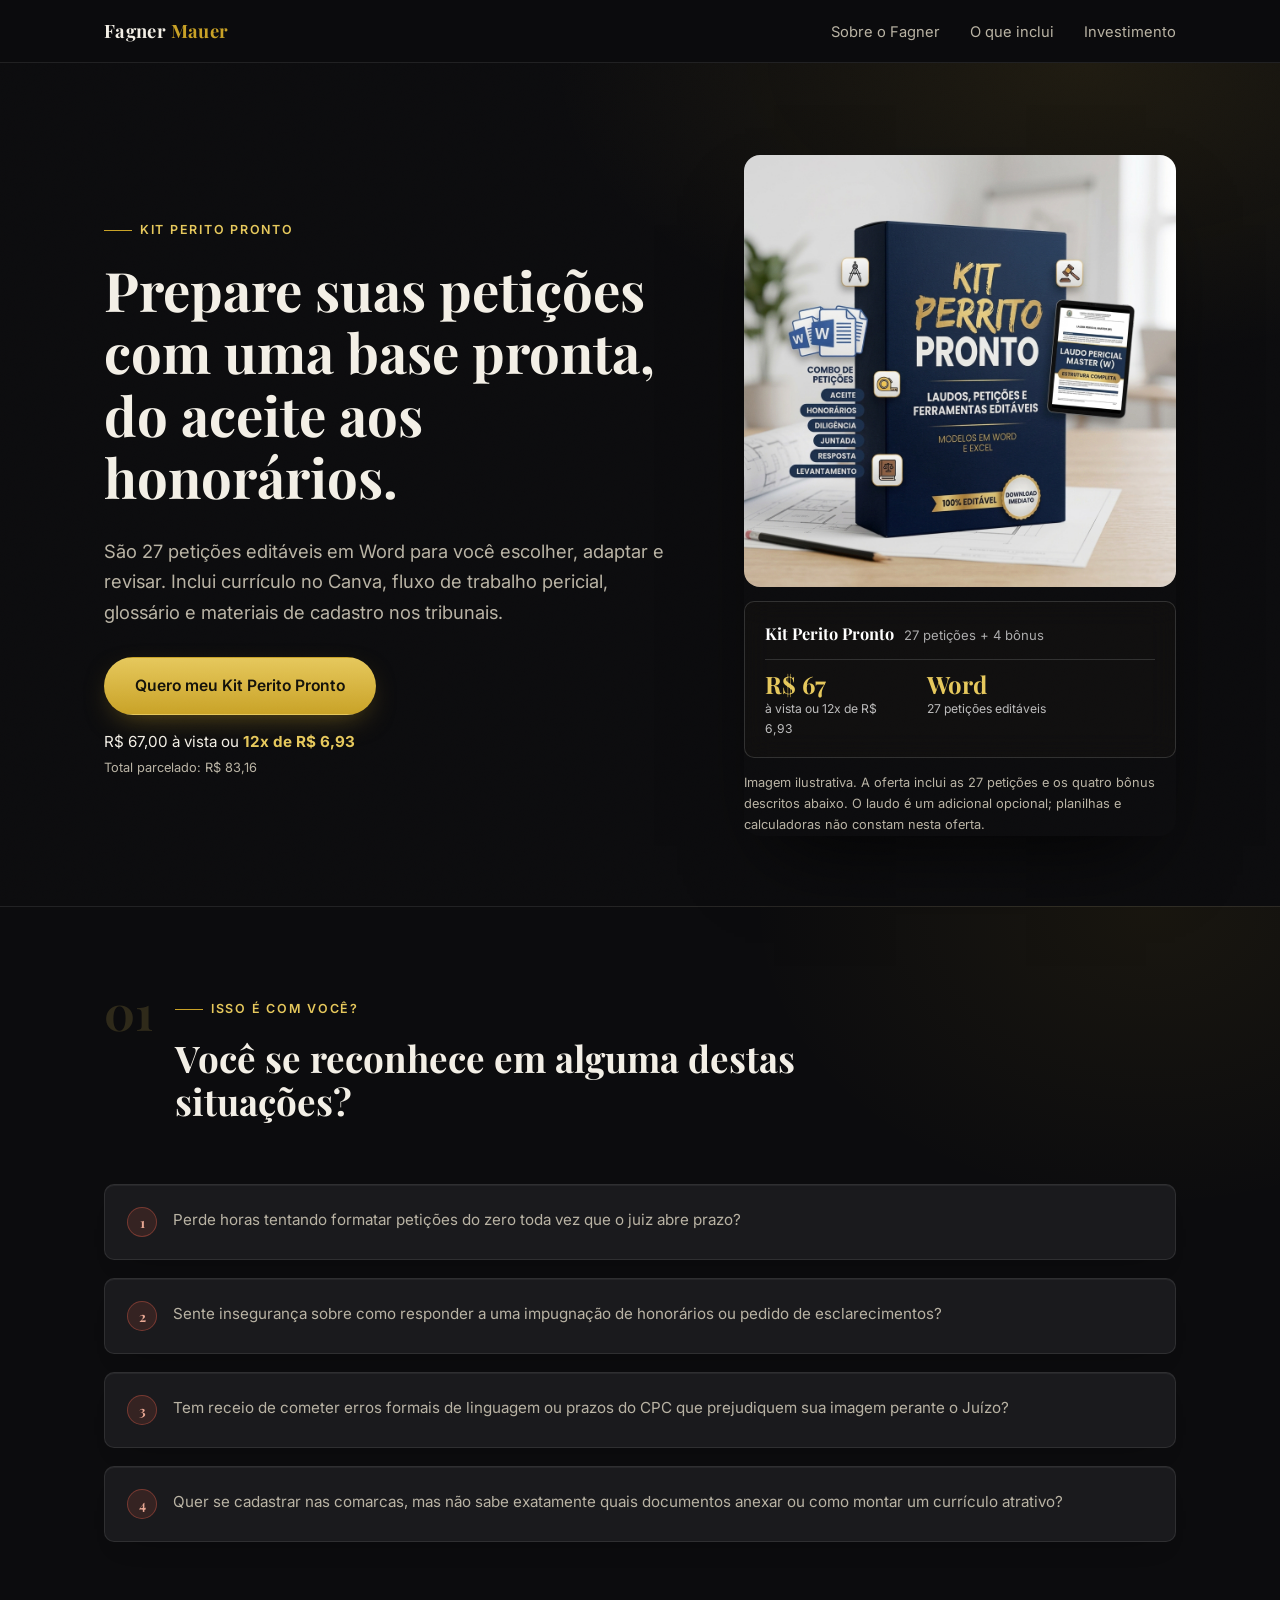
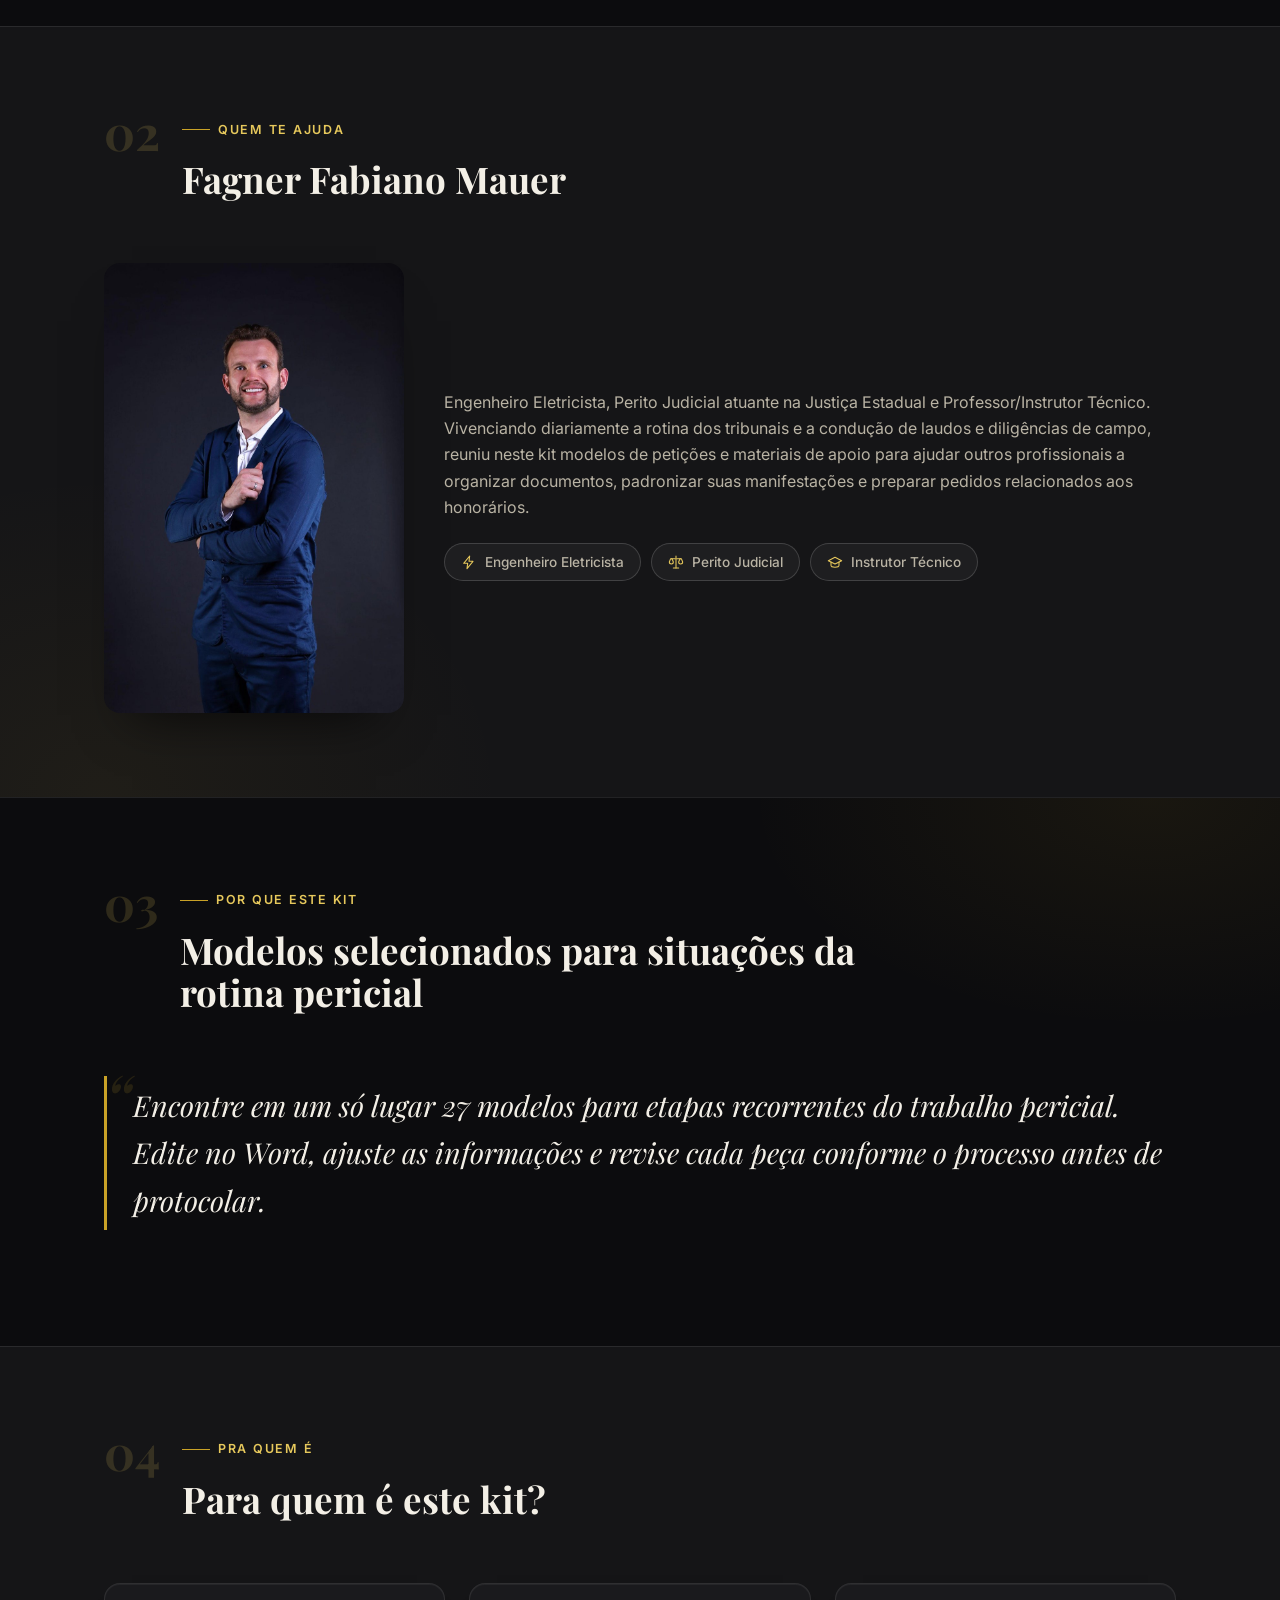
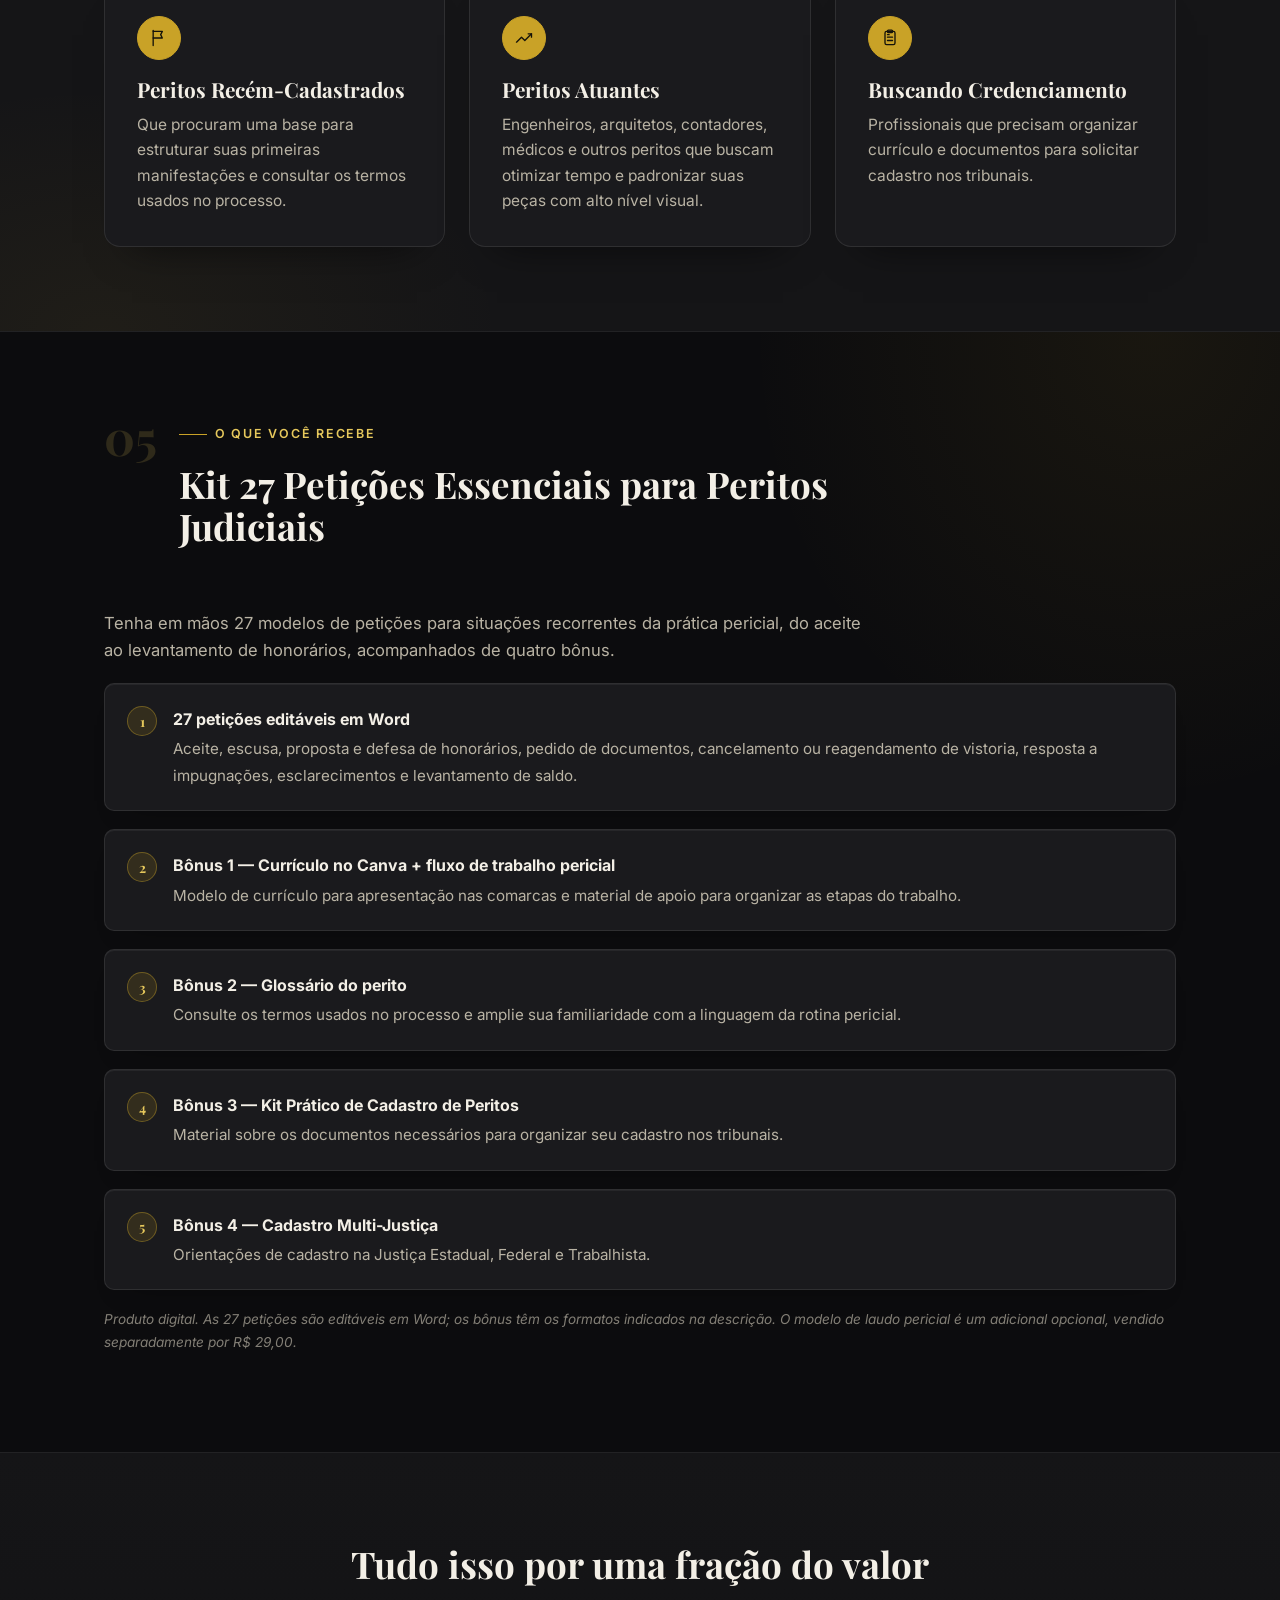
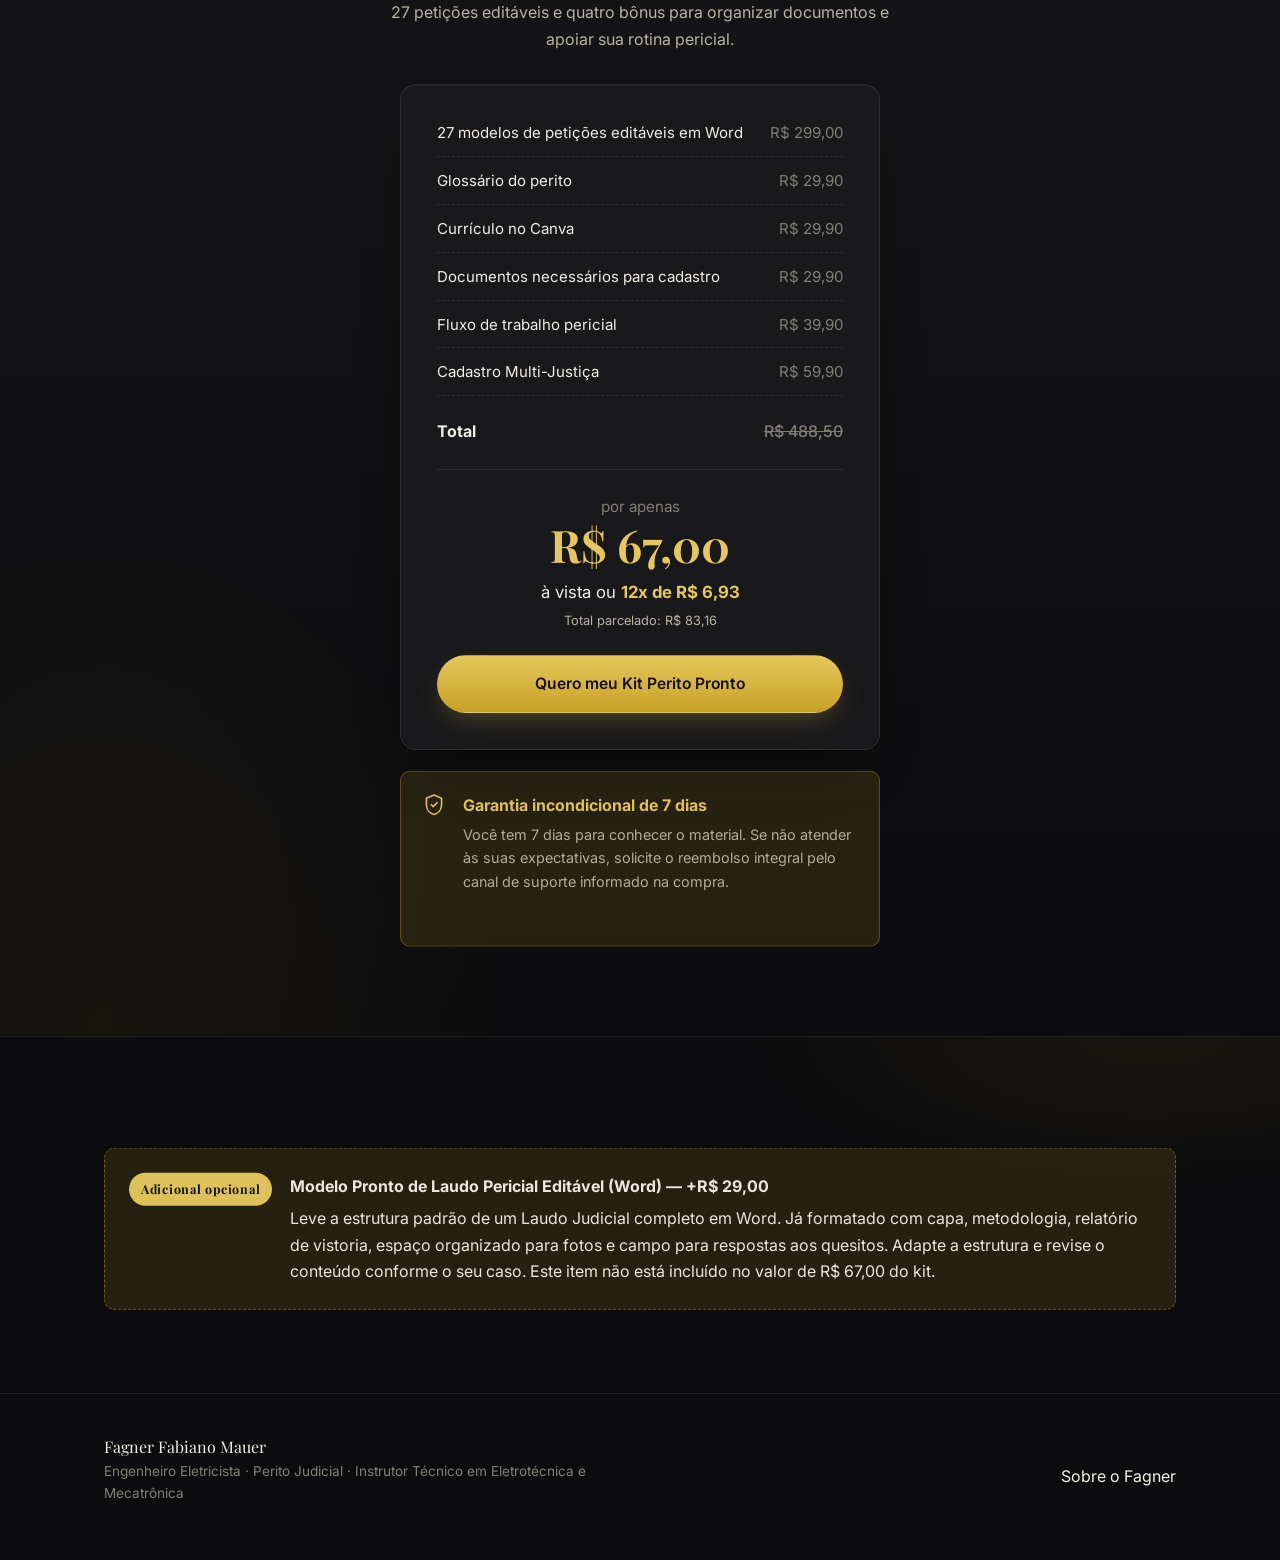
==== commit 46e05513: "Add files via upload" ====
--- a/kit.html
+++ b/kit.html
@@ -16,6 +16,14 @@
 .kit-product-media .hero-float { position:static; margin-top:14px; }
 .kit-product-caption { margin:14px 0 0; font-size:.8rem; color:var(--text-muted); }
 </style>
+<style>
+.kit-installments { display:block; margin-top:12px; color:var(--text); font-size:1.05rem; line-height:1.6; }
+.kit-installments strong { color:var(--gold-light); }
+.kit-installments-total { display:block; margin-top:4px; color:var(--text-muted); font-size:.8rem; }
+.kit-installments-hero { flex-basis:100%; margin:0; color:var(--text); font-size:.95rem; }
+.kit-installments-hero strong { color:var(--gold-light); }
+.kit-installments-hero small { color:var(--text-muted); font-size:.8rem; }
+</style>
 </head>
 <body>
 
@@ -40,7 +48,8 @@
           São 27 petições editáveis em Word para você escolher, adaptar e revisar. Inclui currículo no Canva, fluxo de trabalho pericial, glossário e materiais de cadastro nos tribunais.
         </p>
         <div class="hero-actions">
-          <a href="https://chk.eduzz.com/797Z72R80E" class="btn btn-primary">Quero o Kit por R$ 67,00</a>
+          <a href="https://chk.eduzz.com/797Z72R80E" class="btn btn-primary">Quero meu Kit Perito Pronto</a>
+          <p class="kit-installments-hero">R$ 67,00 à vista ou <strong>12x de R$ 6,93</strong><br><small>Total parcelado: R$ 83,16</small></p>
         </div>
       </div>
       <div class="hero-media kit-product-media reveal">
@@ -53,7 +62,7 @@
           <div class="float-stats">
             <div>
               <span class="num">R$ 67</span>
-              <span class="desc">pagamento único</span>
+              <span class="desc">à vista ou 12x de R$ 6,93</span>
             </div>
             <div>
               <span class="num">Word</span>
@@ -235,8 +244,10 @@
         <div class="final-price">
           <span class="was">por apenas</span>
           <span class="now">R$ 67,00</span>
-        </div>
-        <a href="https://chk.eduzz.com/797Z72R80E" class="btn btn-primary btn-block">Quero o Kit por R$ 67,00</a>
+          <span class="kit-installments">à vista ou <strong>12x de R$ 6,93</strong></span>
+          <span class="kit-installments-total">Total parcelado: R$ 83,16</span>
+        </div>
+        <a href="https://chk.eduzz.com/797Z72R80E" class="btn btn-primary btn-block">Quero meu Kit Perito Pronto</a>
       </div>
       <div class="guarantee reveal">
         <svg class="icon icon-lg" viewBox="0 0 24 24" style="color: var(--gold-light); flex: none;"><path d="M12 3 5 6v6c0 4.5 3 8 7 9 4-1 7-4.5 7-9V6Z" /><path d="m9.5 12 1.8 1.8L15 10" /></svg>
@@ -281,3 +292,4 @@
 </body>
 </html>
 
+
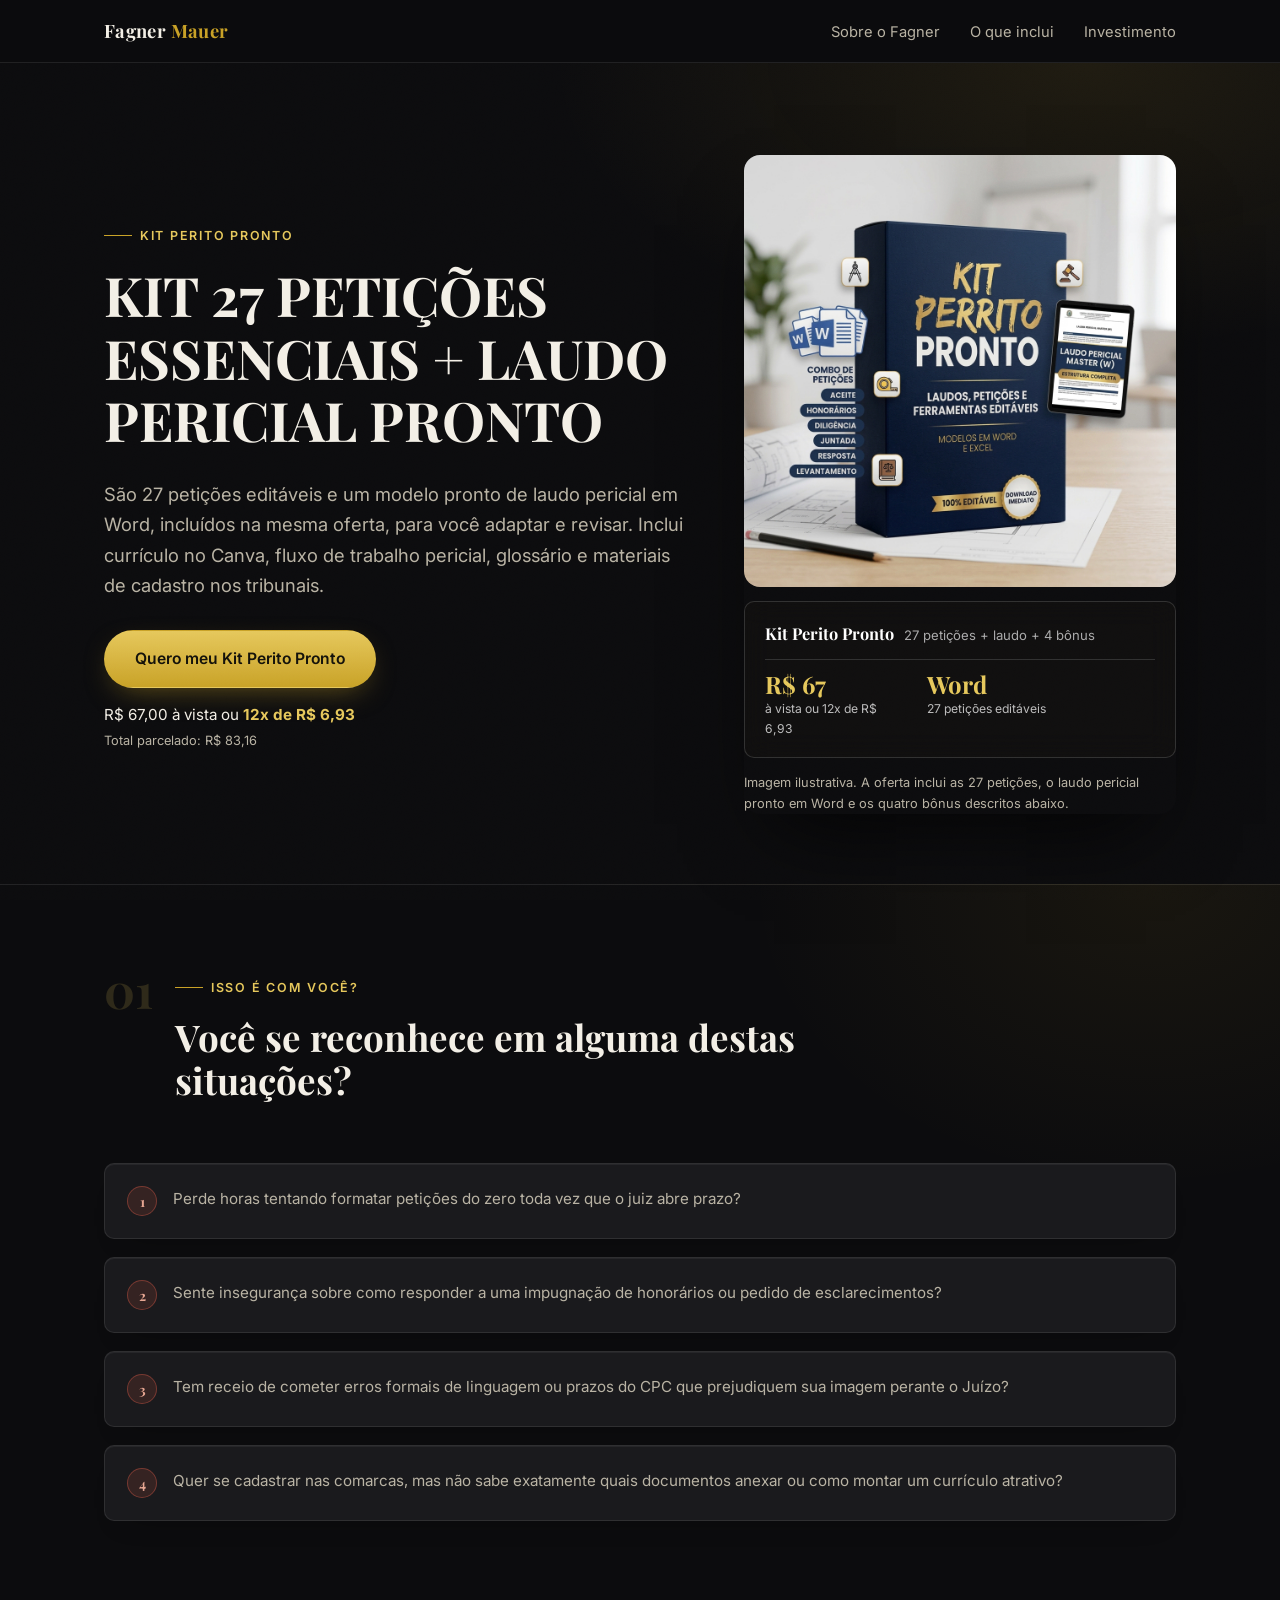
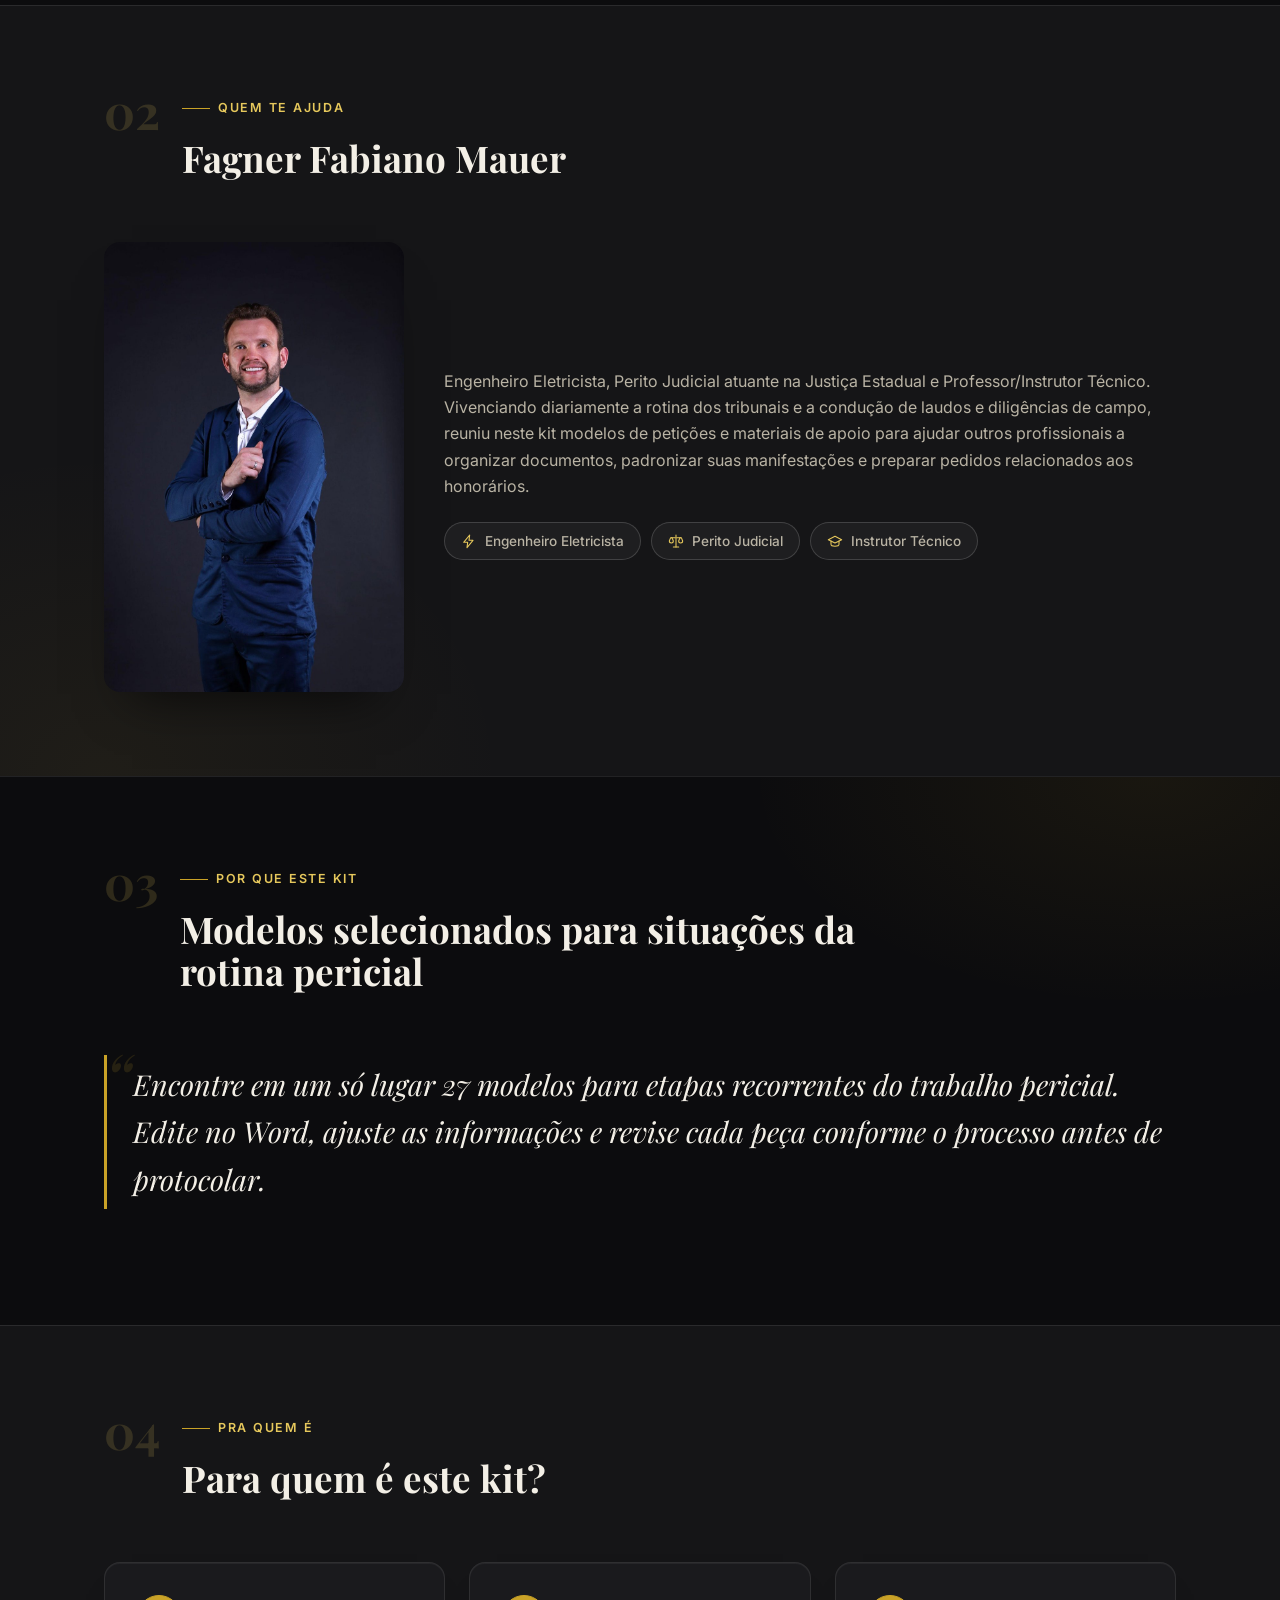
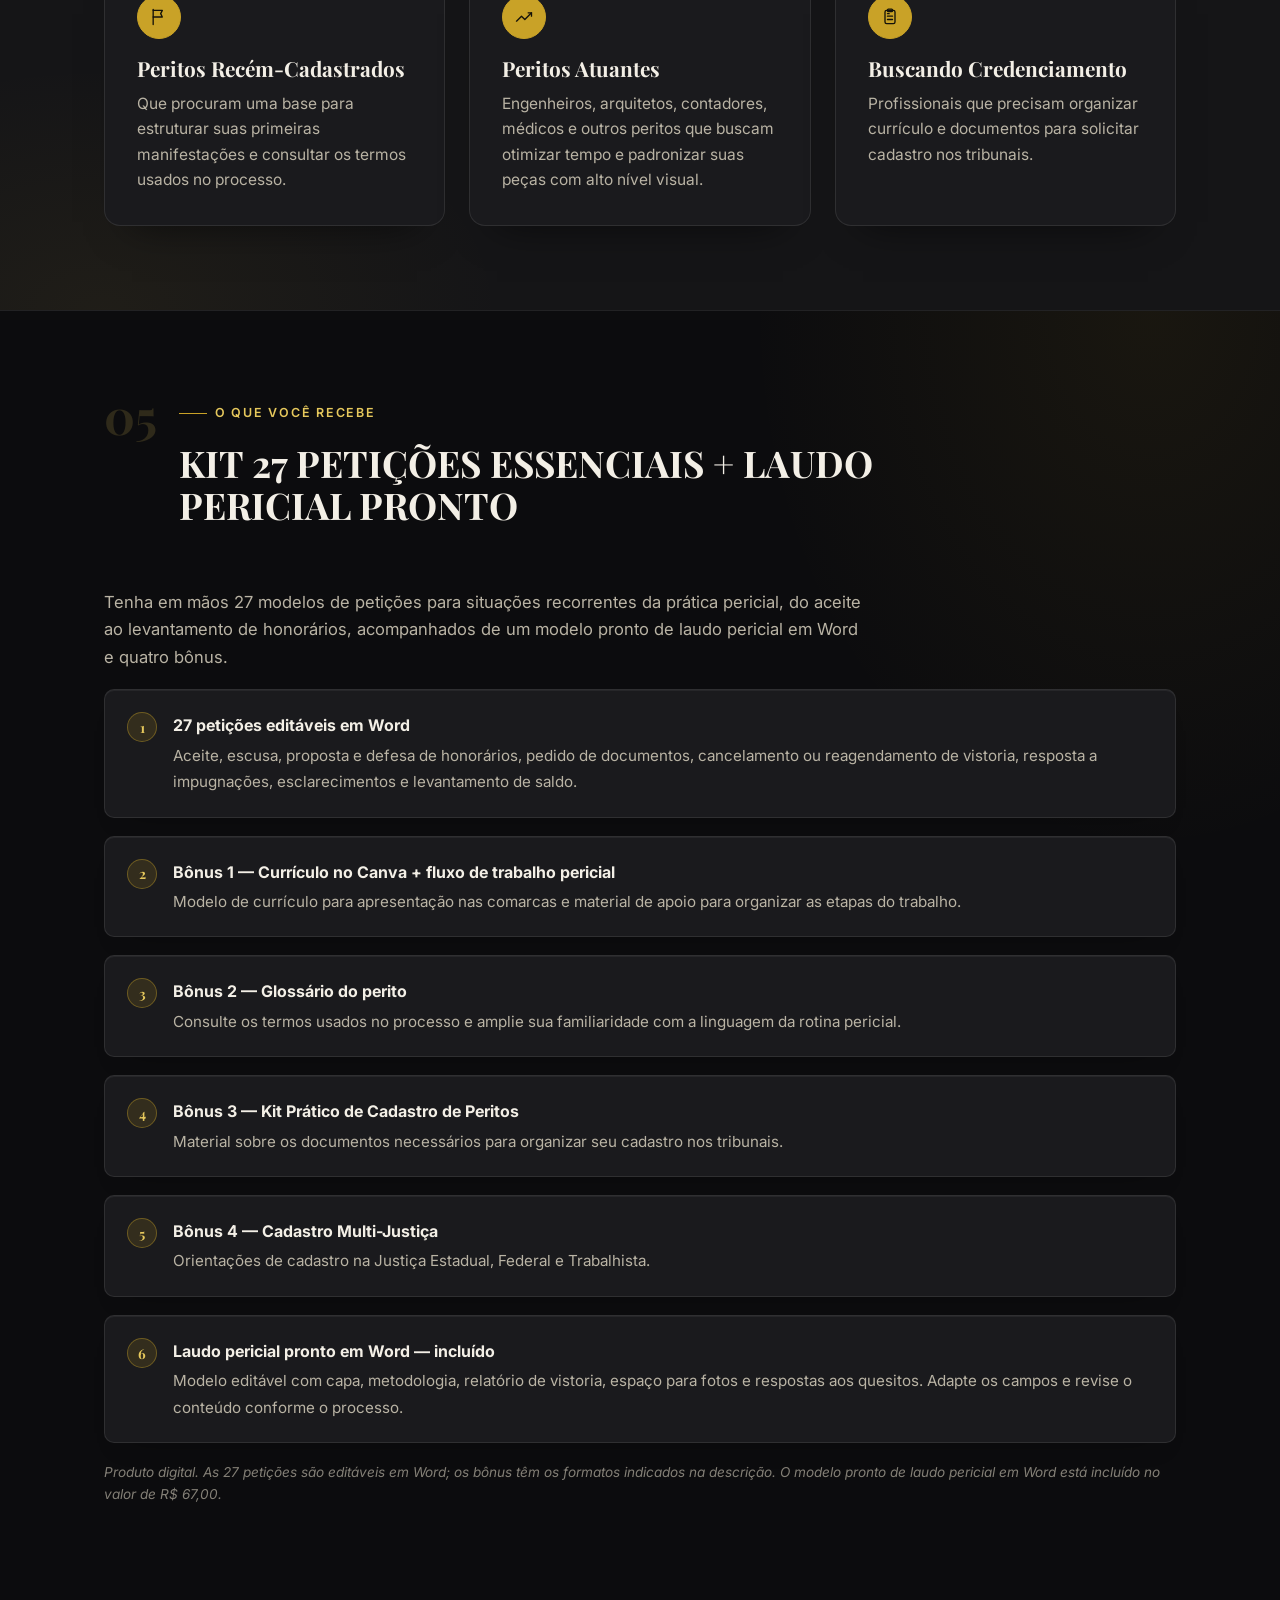
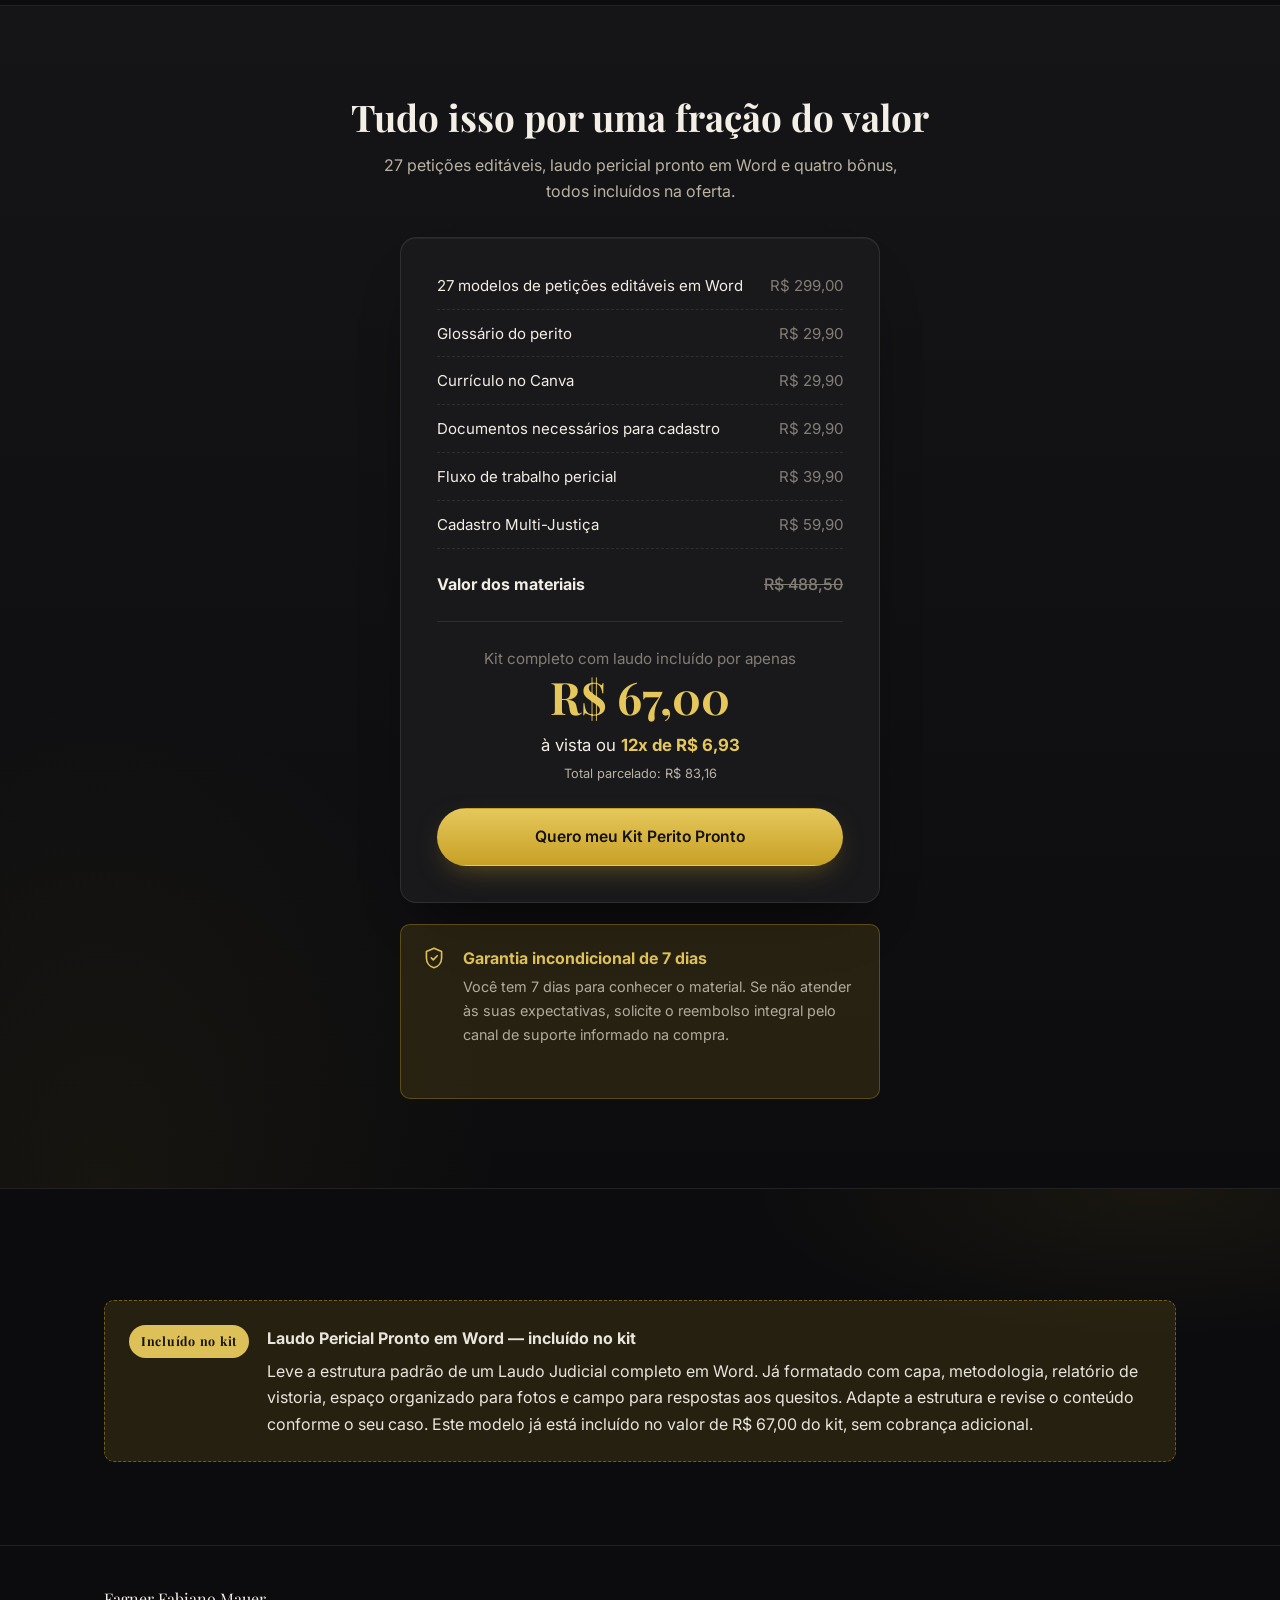
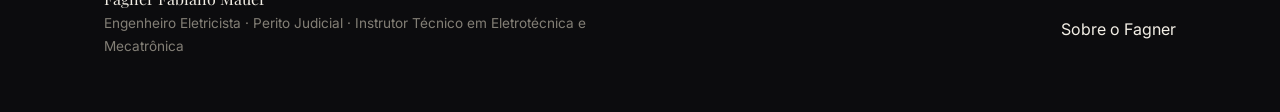
==== commit 9b267329: "Add files via upload" ====
--- a/kit.html
+++ b/kit.html
@@ -3,8 +3,8 @@
 <head>
   <meta charset="UTF-8" />
   <meta name="viewport" content="width=device-width, initial-scale=1.0" />
-  <title>Kit Perito Pronto — R$ 67,00 | Fagner Mauer</title>
-  <meta name="description" content="27 petições editáveis em Word, glossário prático e ferramentas de credenciamento. 27 modelos para adaptar às necessidades de cada processo, com quatro bônus de apoio à rotina pericial." />
+  <title>Kit 27 Petições Essenciais + Laudo Pericial Pronto | Fagner Mauer</title>
+  <meta name="description" content="27 petições editáveis em Word, laudo pericial pronto, glossário prático e ferramentas de credenciamento. 27 modelos para adaptar às necessidades de cada processo, com quatro bônus de apoio à rotina pericial." />
   <link rel="preconnect" href="https://fonts.googleapis.com" />
   <link rel="preconnect" href="https://fonts.gstatic.com" crossorigin />
   <link href="https://fonts.googleapis.com/css2?family=Playfair+Display:wght@600;700&family=Inter:wght@400;500;600;700&display=swap" rel="stylesheet" />
@@ -43,9 +43,9 @@
     <div class="container hero-grid">
       <div class="hero-copy">
         <span class="eyebrow">Kit Perito Pronto</span>
-        <h1>Prepare suas petições com uma base pronta, do aceite aos honorários.</h1>
+        <h1>KIT 27 PETIÇÕES ESSENCIAIS + LAUDO PERICIAL PRONTO</h1>
         <p class="lede">
-          São 27 petições editáveis em Word para você escolher, adaptar e revisar. Inclui currículo no Canva, fluxo de trabalho pericial, glossário e materiais de cadastro nos tribunais.
+          São 27 petições editáveis e um modelo pronto de laudo pericial em Word, incluídos na mesma oferta, para você adaptar e revisar. Inclui currículo no Canva, fluxo de trabalho pericial, glossário e materiais de cadastro nos tribunais.
         </p>
         <div class="hero-actions">
           <a href="https://chk.eduzz.com/797Z72R80E" class="btn btn-primary">Quero meu Kit Perito Pronto</a>
@@ -57,7 +57,7 @@
         <div class="hero-float">
           <div class="panel-id">
             <strong>Kit Perito Pronto</strong>
-            <span>27 petições + 4 bônus</span>
+            <span>27 petições + laudo + 4 bônus</span>
           </div>
           <div class="float-stats">
             <div>
@@ -70,7 +70,7 @@
             </div>
           </div>
         </div>
-        <p class="kit-product-caption">Imagem ilustrativa. A oferta inclui as 27 petições e os quatro bônus descritos abaixo. O laudo é um adicional opcional; planilhas e calculadoras não constam nesta oferta.</p>
+        <p class="kit-product-caption">Imagem ilustrativa. A oferta inclui as 27 petições, o laudo pericial pronto em Word e os quatro bônus descritos abaixo.</p>
       </div>
     </div>
   </header>
@@ -205,12 +205,12 @@
         <span class="sec-num">05</span>
         <div class="section-head-text">
           <span class="eyebrow">O que você recebe</span>
-          <h2>Kit 27 Petições Essenciais para Peritos Judiciais</h2>
+          <h2>KIT 27 PETIÇÕES ESSENCIAIS + LAUDO PERICIAL PRONTO</h2>
         </div>
       </div>
       <div class="prose prose-lg reveal">
         <p>
-          Tenha em mãos 27 modelos de petições para situações recorrentes da prática pericial, do aceite ao levantamento de honorários, acompanhados de quatro bônus.
+          Tenha em mãos 27 modelos de petições para situações recorrentes da prática pericial, do aceite ao levantamento de honorários, acompanhados de um modelo pronto de laudo pericial em Word e quatro bônus.
         </p>
       </div>
       <ul class="check-list reveal">
@@ -219,15 +219,16 @@
         <li><span class="mark">3</span><div><strong>Bônus 2 — Glossário do perito</strong><span>Consulte os termos usados no processo e amplie sua familiaridade com a linguagem da rotina pericial.</span></div></li>
         <li><span class="mark">4</span><div><strong>Bônus 3 — Kit Prático de Cadastro de Peritos</strong><span>Material sobre os documentos necessários para organizar seu cadastro nos tribunais.</span></div></li>
         <li><span class="mark">5</span><div><strong>Bônus 4 — Cadastro Multi-Justiça</strong><span>Orientações de cadastro na Justiça Estadual, Federal e Trabalhista.</span></div></li>
+        <li><span class="mark">6</span><div><strong>Laudo pericial pronto em Word — incluído</strong><span>Modelo editável com capa, metodologia, relatório de vistoria, espaço para fotos e respostas aos quesitos. Adapte os campos e revise o conteúdo conforme o processo.</span></div></li>
       </ul>
-      <p class="fine-print">Produto digital. As 27 petições são editáveis em Word; os bônus têm os formatos indicados na descrição. O modelo de laudo pericial é um adicional opcional, vendido separadamente por R$ 29,00.</p>
+      <p class="fine-print">Produto digital. As 27 petições são editáveis em Word; os bônus têm os formatos indicados na descrição. O modelo pronto de laudo pericial em Word está incluído no valor de R$ 67,00.</p>
     </div>
   </section>
 
   <section id="checkout" class="cta-band">
     <div class="container">
       <h2>Tudo isso por uma fração do valor</h2>
-      <p>27 petições editáveis e quatro bônus para organizar documentos e apoiar sua rotina pericial.</p>
+      <p>27 petições editáveis, laudo pericial pronto em Word e quatro bônus, todos incluídos na oferta.</p>
       <div class="price-stack reveal">
         <ul>
           <li><span>27 modelos de petições editáveis em Word</span><span>R$ 299,00</span></li>
@@ -238,11 +239,11 @@
           <li><span>Cadastro Multi-Justiça</span><span>R$ 59,90</span></li>
         </ul>
         <div class="stack-total">
-          <span>Total</span>
+          <span>Valor dos materiais</span>
           <span>R$ 488,50</span>
         </div>
         <div class="final-price">
-          <span class="was">por apenas</span>
+          <span class="was">Kit completo com laudo incluído por apenas</span>
           <span class="now">R$ 67,00</span>
           <span class="kit-installments">à vista ou <strong>12x de R$ 6,93</strong></span>
           <span class="kit-installments-total">Total parcelado: R$ 83,16</span>
@@ -262,12 +263,12 @@
   <section id="bump">
     <div class="container">
       <div class="bump reveal">
-        <span class="bump-tag">Adicional opcional</span>
+        <span class="bump-tag">Incluído no kit</span>
         <div>
-          <strong>Modelo Pronto de Laudo Pericial Editável (Word) — +R$ 29,00</strong>
+          <strong>Laudo Pericial Pronto em Word — incluído no kit</strong>
           <p>
             Leve a estrutura padrão de um Laudo Judicial completo em Word. Já formatado com capa, metodologia,
-            relatório de vistoria, espaço organizado para fotos e campo para respostas aos quesitos. Adapte a estrutura e revise o conteúdo conforme o seu caso. Este item não está incluído no valor de R$ 67,00 do kit.
+            relatório de vistoria, espaço organizado para fotos e campo para respostas aos quesitos. Adapte a estrutura e revise o conteúdo conforme o seu caso. Este modelo já está incluído no valor de R$ 67,00 do kit, sem cobrança adicional.
           </p>
         </div>
       </div>
@@ -293,3 +294,4 @@
 </html>
 
 
+
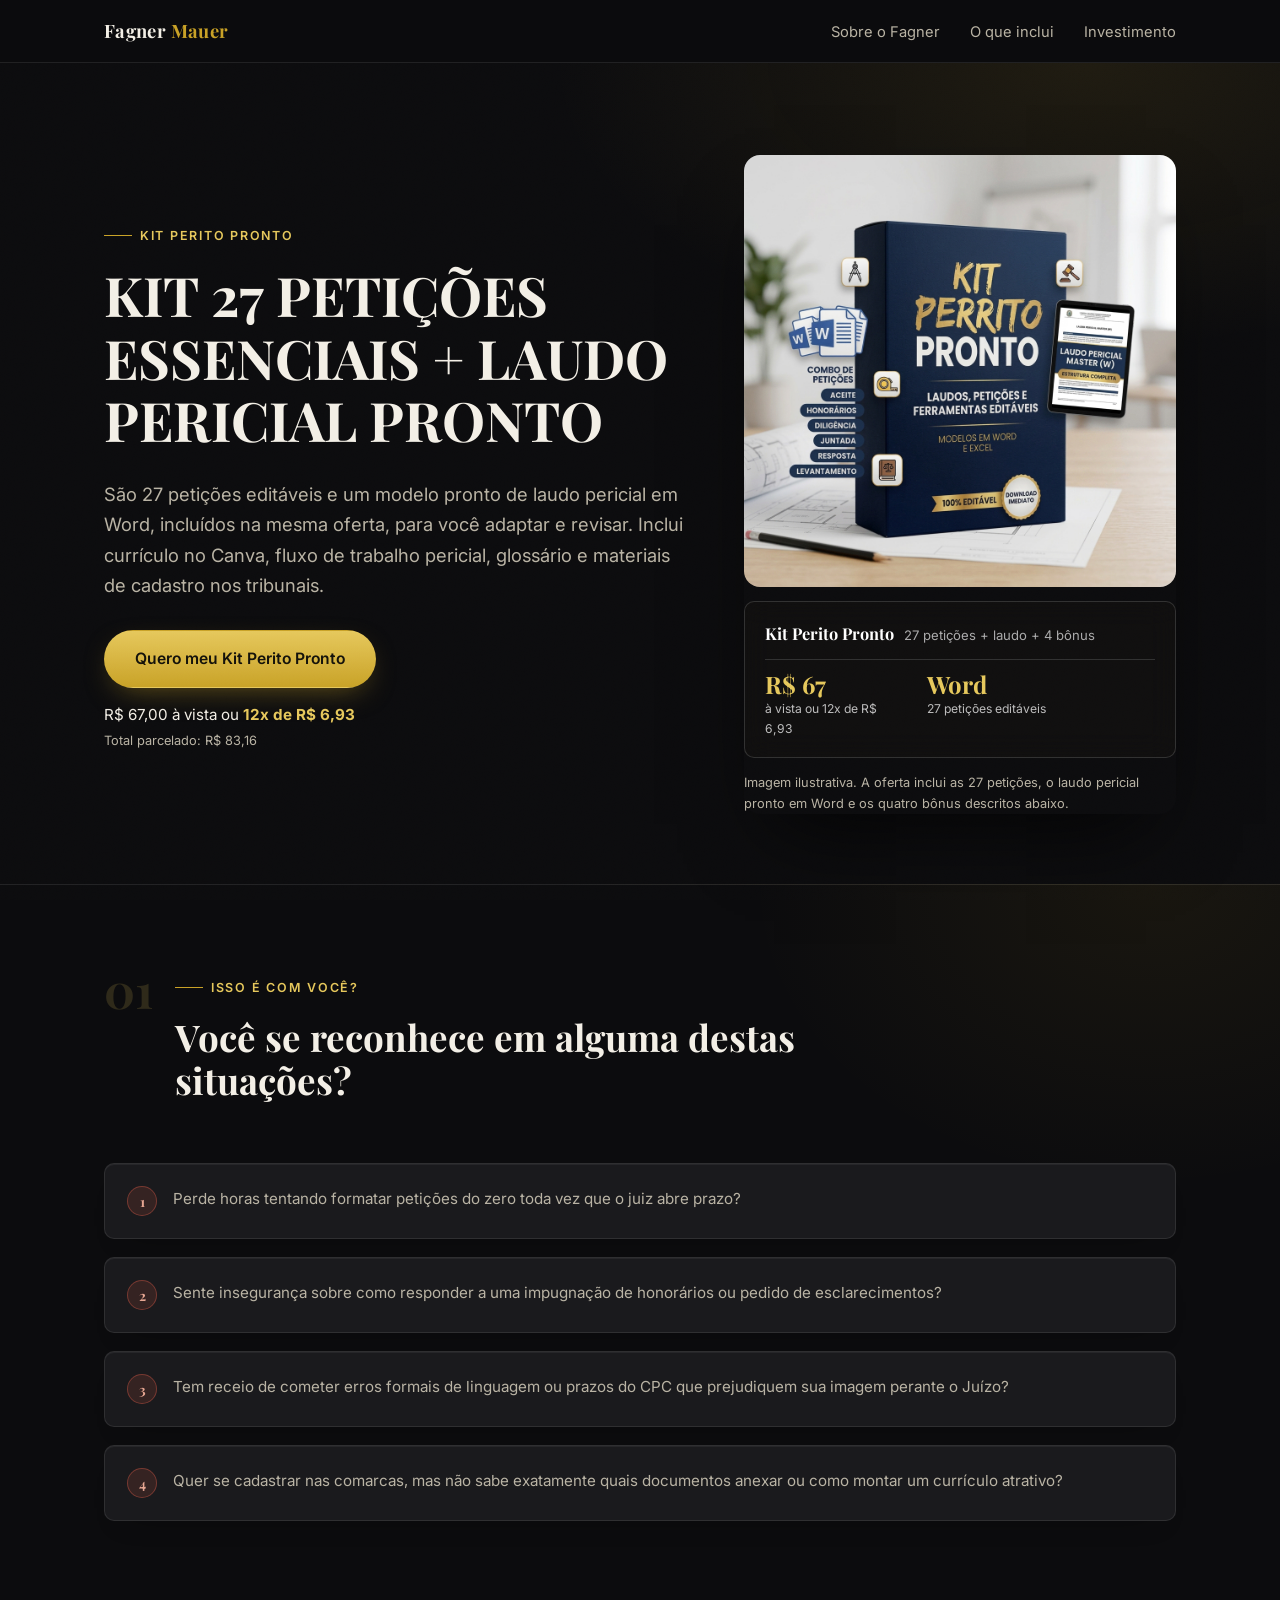
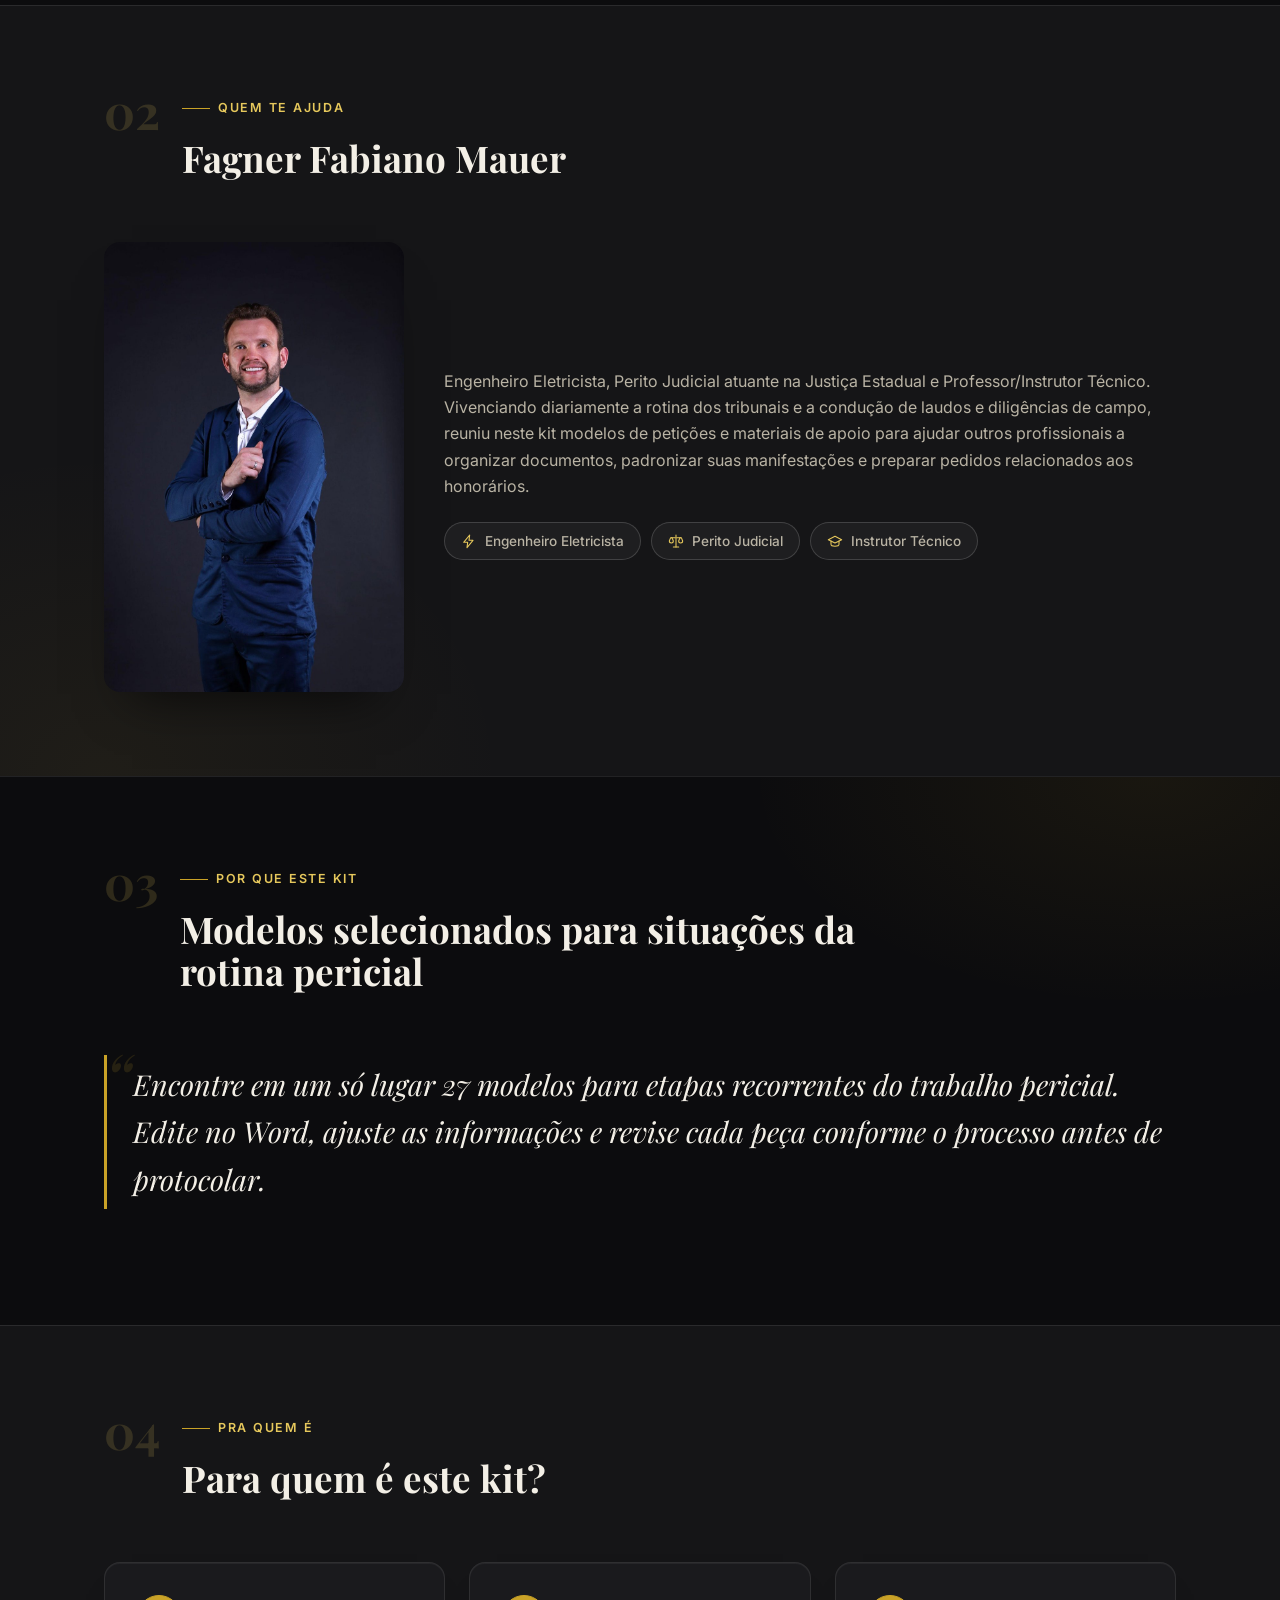
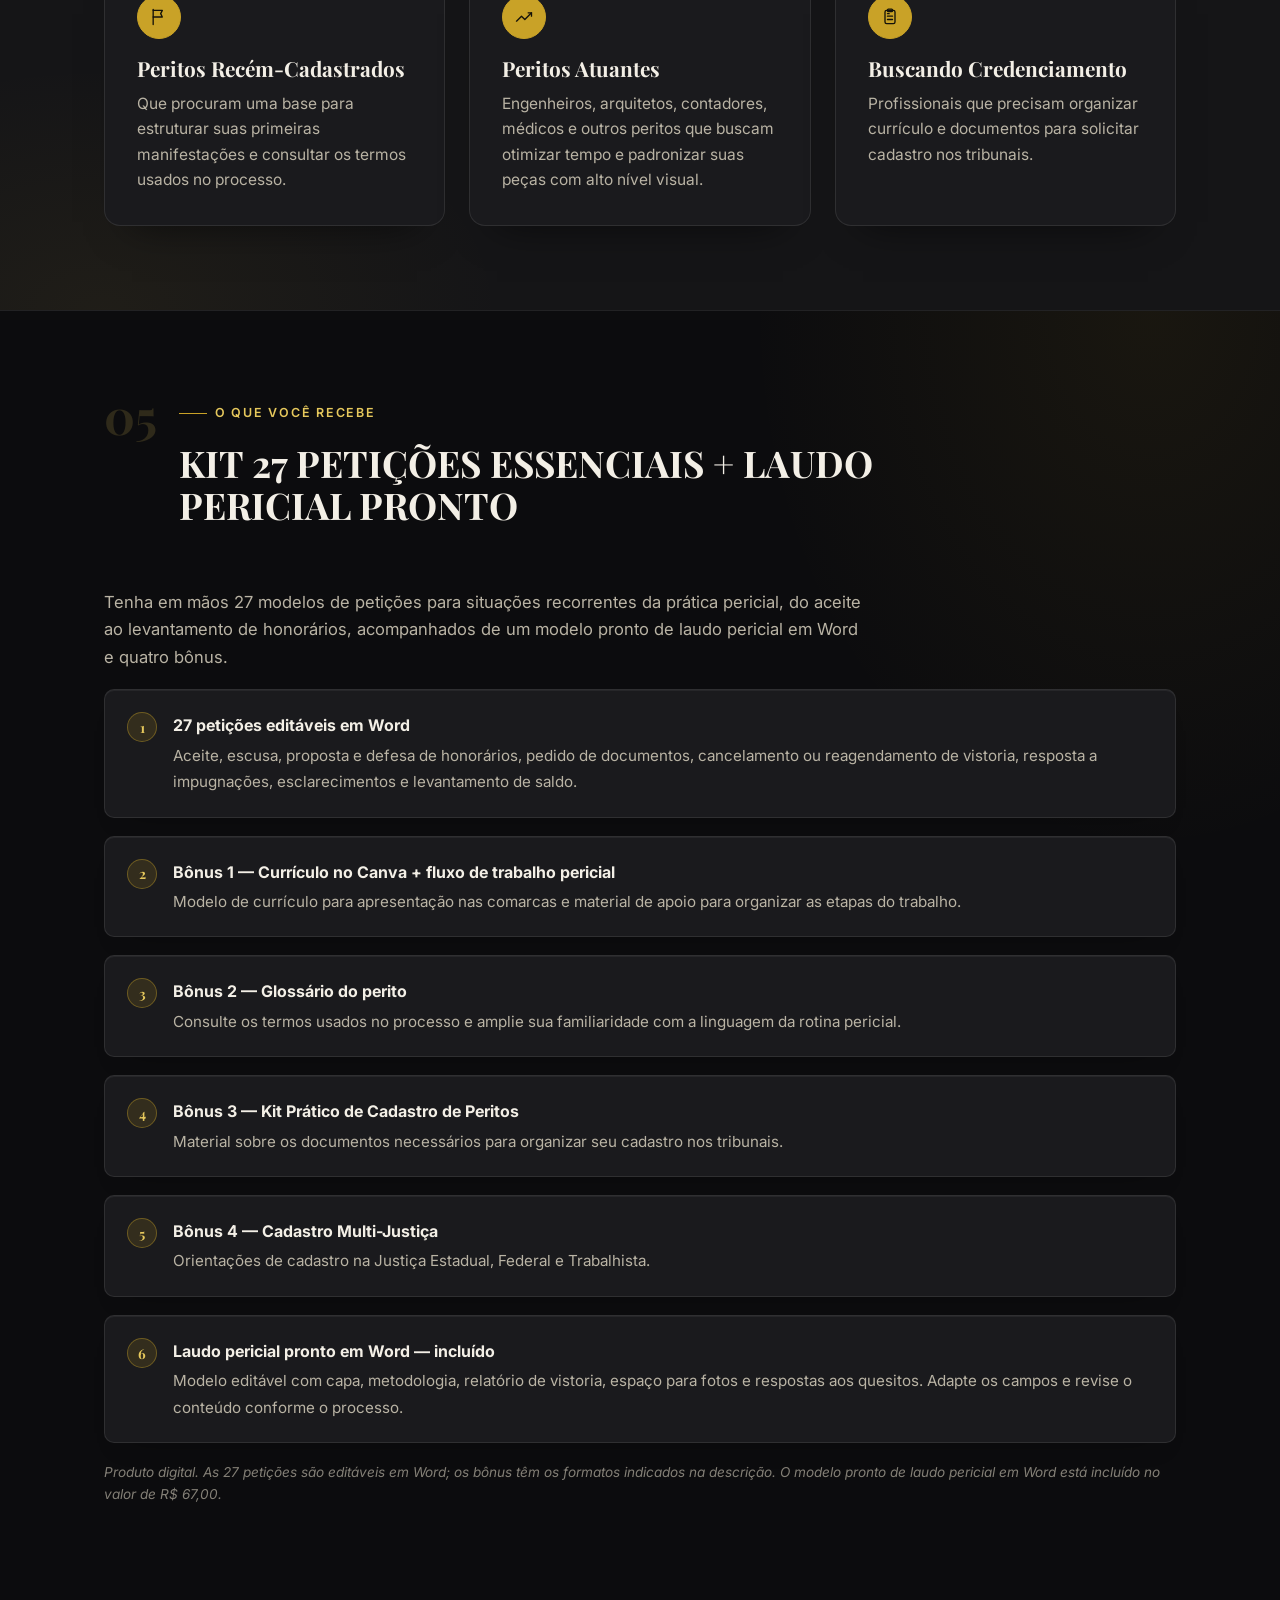
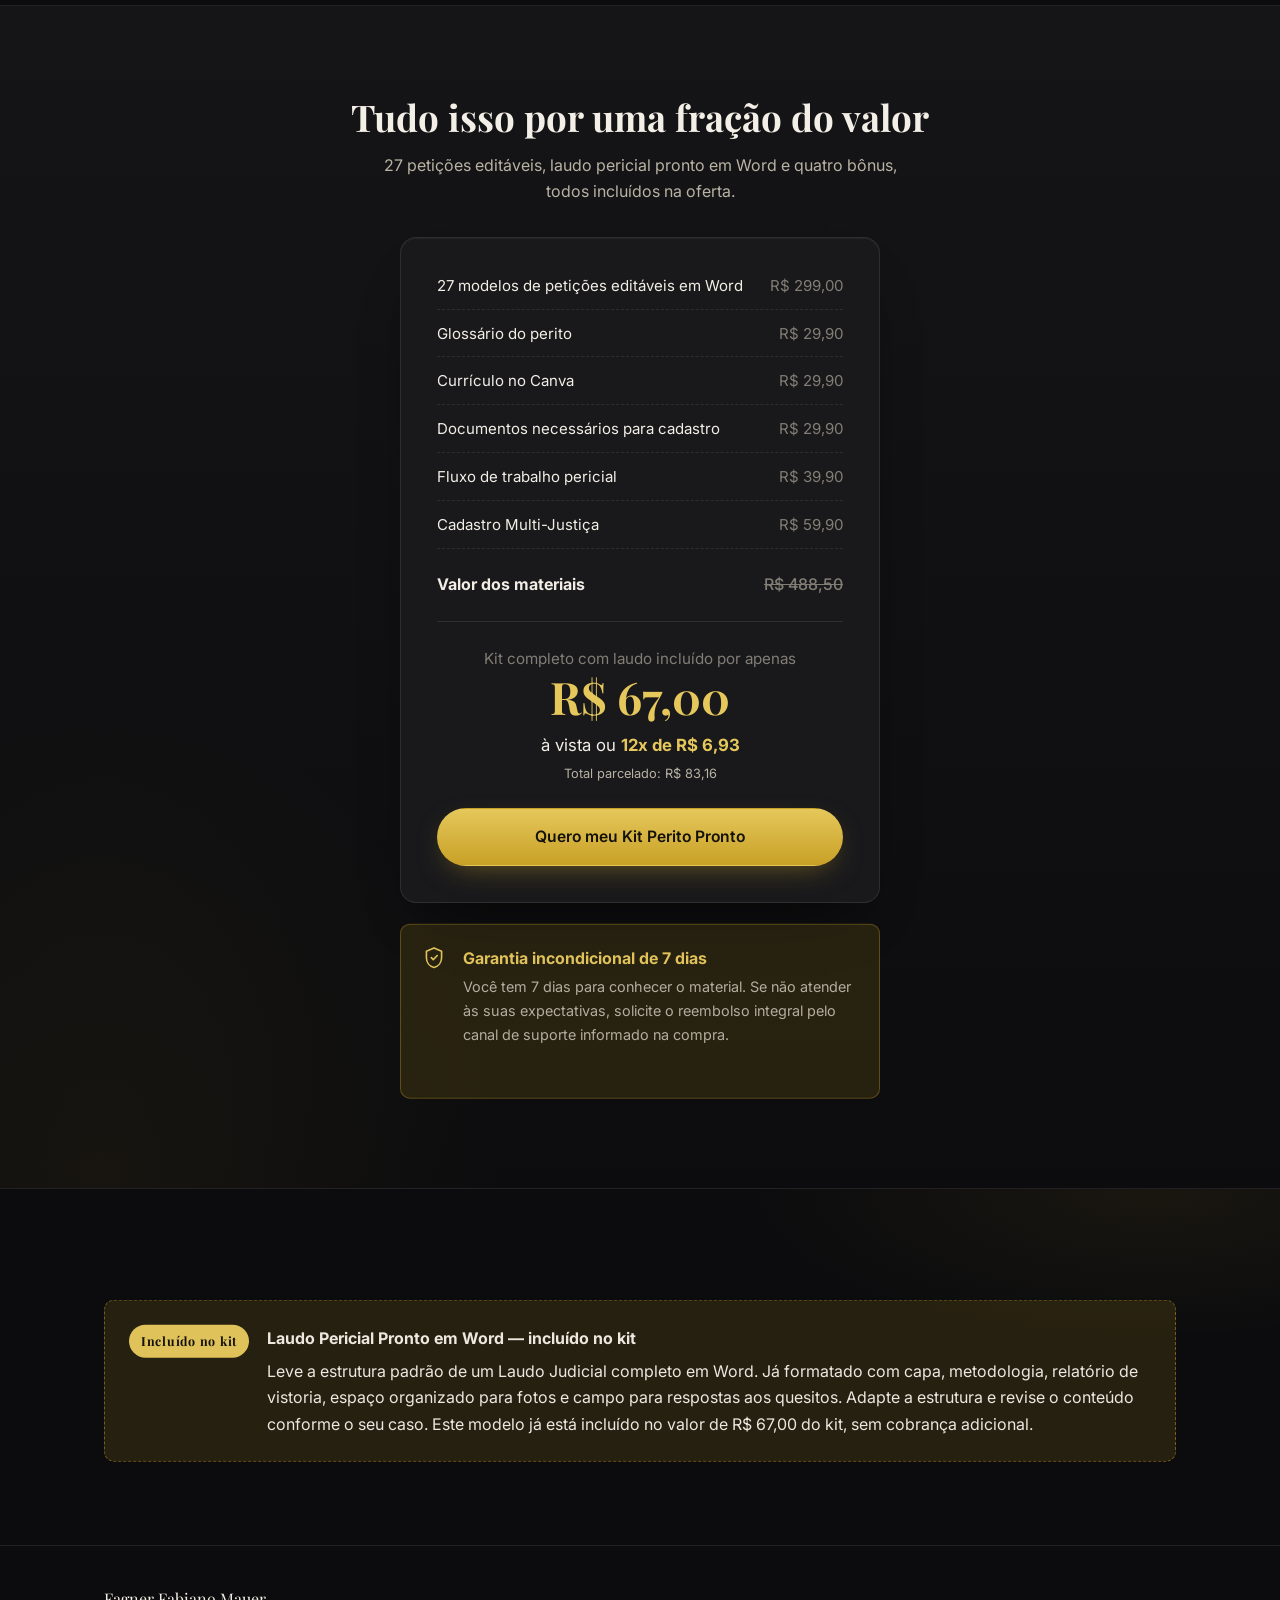
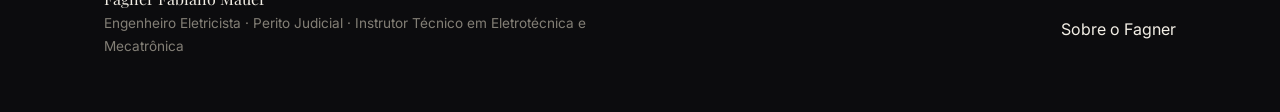
==== commit a695e84c: "Add files via upload" ====
--- a/kit.html
+++ b/kit.html
@@ -48,7 +48,7 @@
           São 27 petições editáveis e um modelo pronto de laudo pericial em Word, incluídos na mesma oferta, para você adaptar e revisar. Inclui currículo no Canva, fluxo de trabalho pericial, glossário e materiais de cadastro nos tribunais.
         </p>
         <div class="hero-actions">
-          <a href="https://chk.eduzz.com/797Z72R80E" class="btn btn-primary">Quero meu Kit Perito Pronto</a>
+          <a href="https://sun.eduzz.com/797Z72R80E" class="btn btn-primary">Quero meu Kit Perito Pronto</a>
           <p class="kit-installments-hero">R$ 67,00 à vista ou <strong>12x de R$ 6,93</strong><br><small>Total parcelado: R$ 83,16</small></p>
         </div>
       </div>
@@ -248,7 +248,7 @@
           <span class="kit-installments">à vista ou <strong>12x de R$ 6,93</strong></span>
           <span class="kit-installments-total">Total parcelado: R$ 83,16</span>
         </div>
-        <a href="https://chk.eduzz.com/797Z72R80E" class="btn btn-primary btn-block">Quero meu Kit Perito Pronto</a>
+        <a href="https://sun.eduzz.com/797Z72R80E" class="btn btn-primary btn-block">Quero meu Kit Perito Pronto</a>
       </div>
       <div class="guarantee reveal">
         <svg class="icon icon-lg" viewBox="0 0 24 24" style="color: var(--gold-light); flex: none;"><path d="M12 3 5 6v6c0 4.5 3 8 7 9 4-1 7-4.5 7-9V6Z" /><path d="m9.5 12 1.8 1.8L15 10" /></svg>
@@ -292,6 +292,3 @@
   <script src="assets/js/main.js"></script>
 </body>
 </html>
-
-
-
